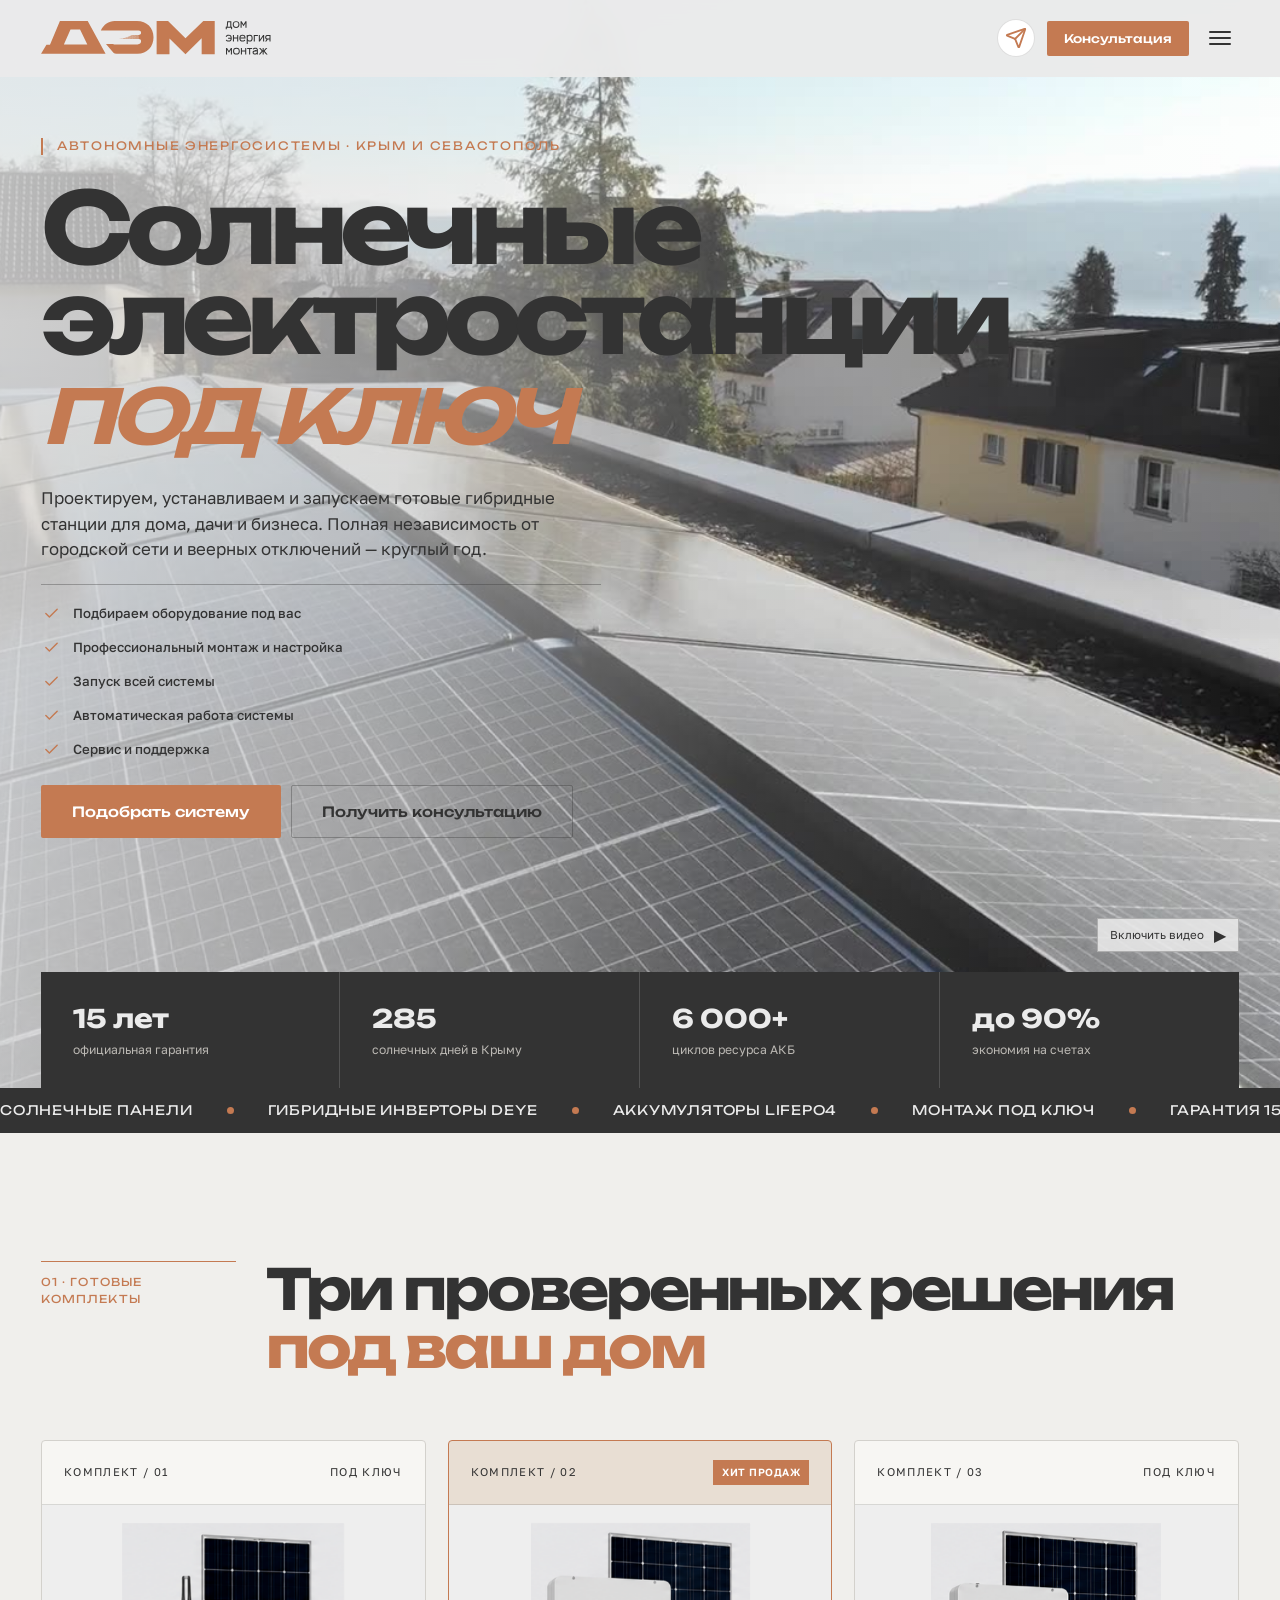
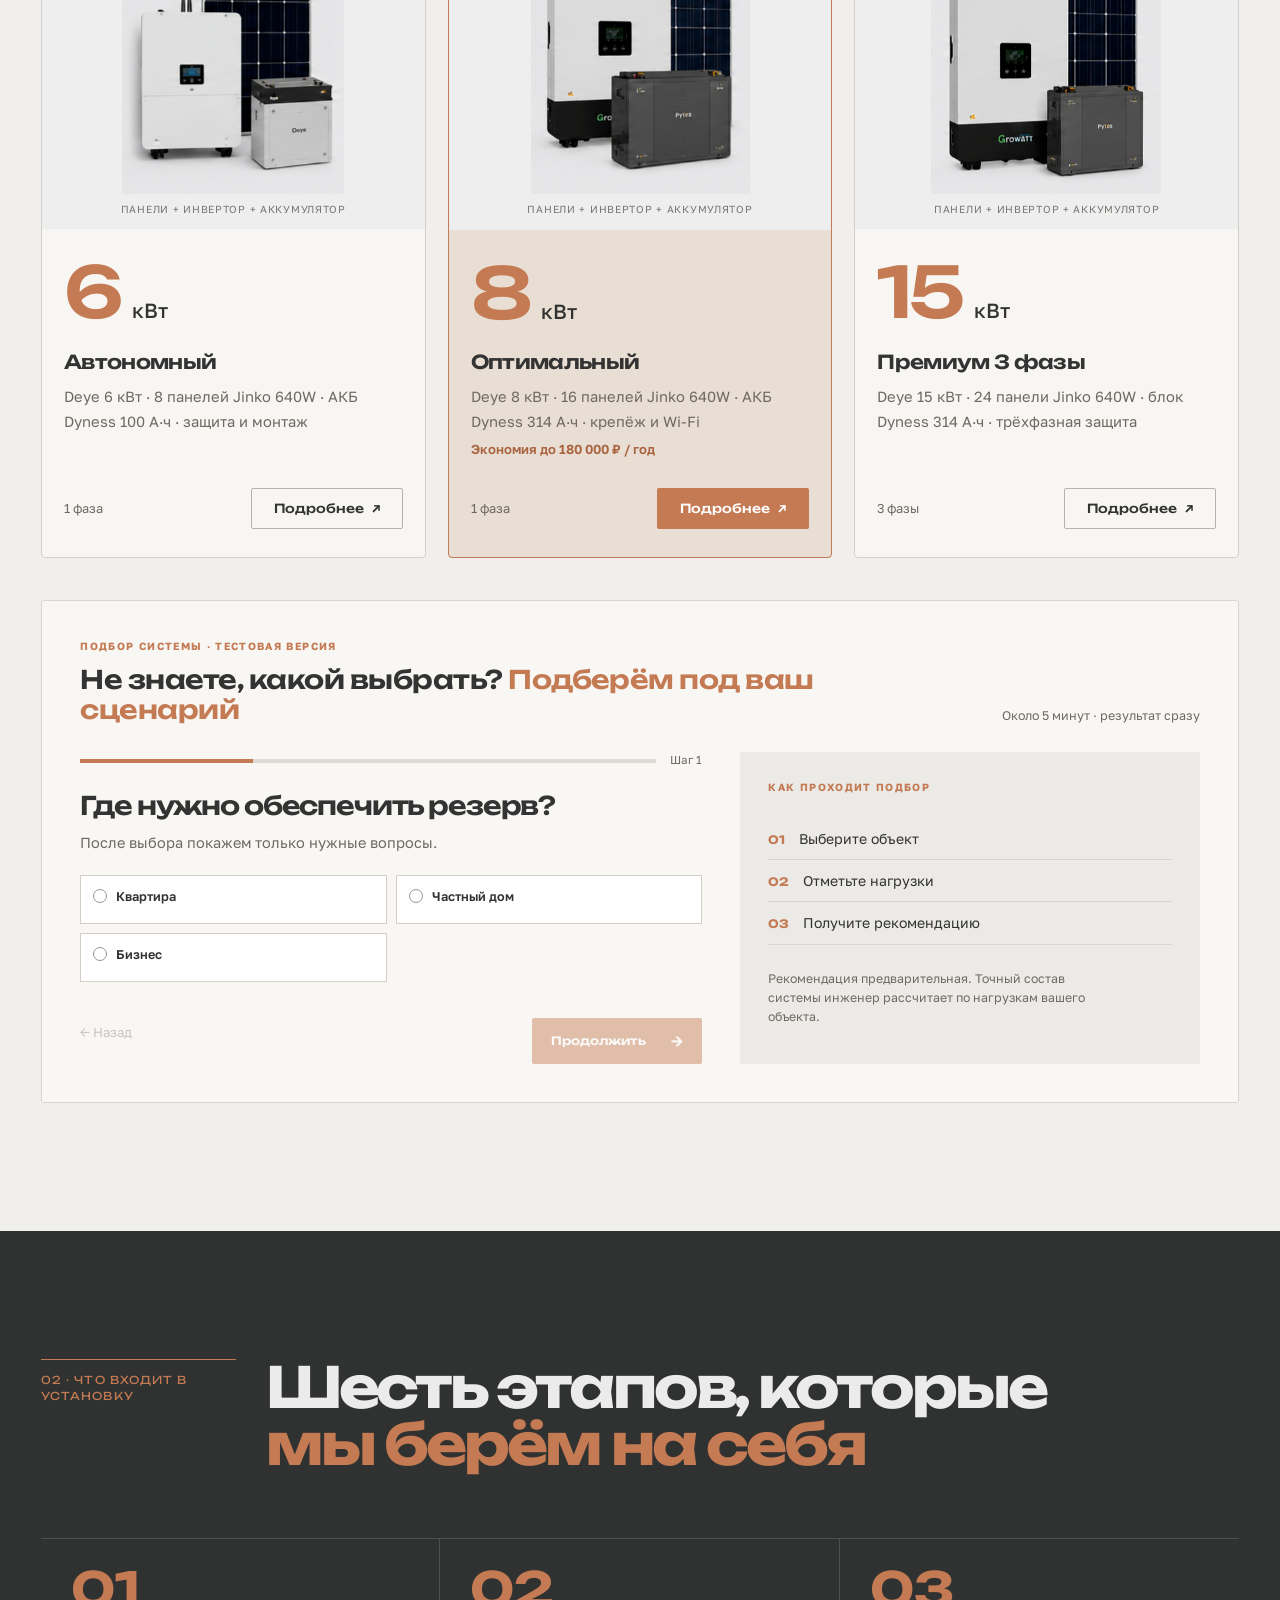
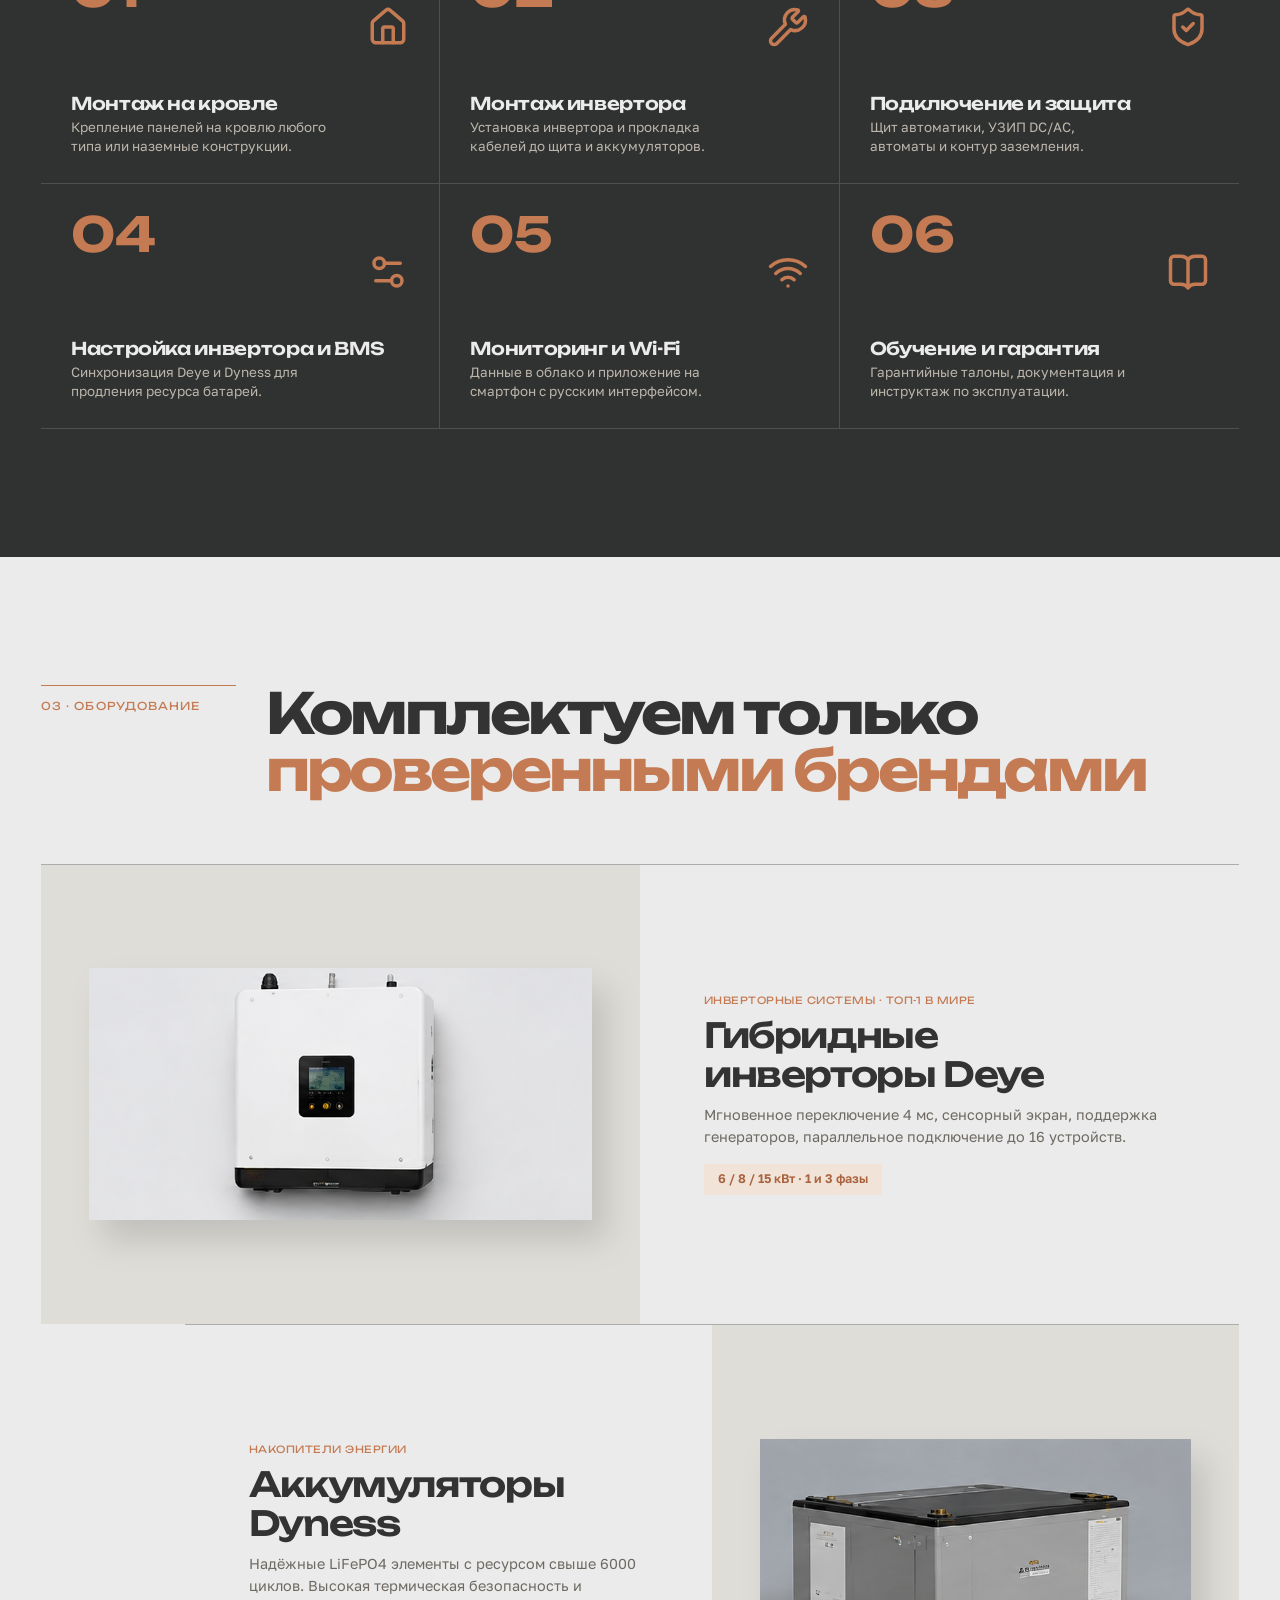
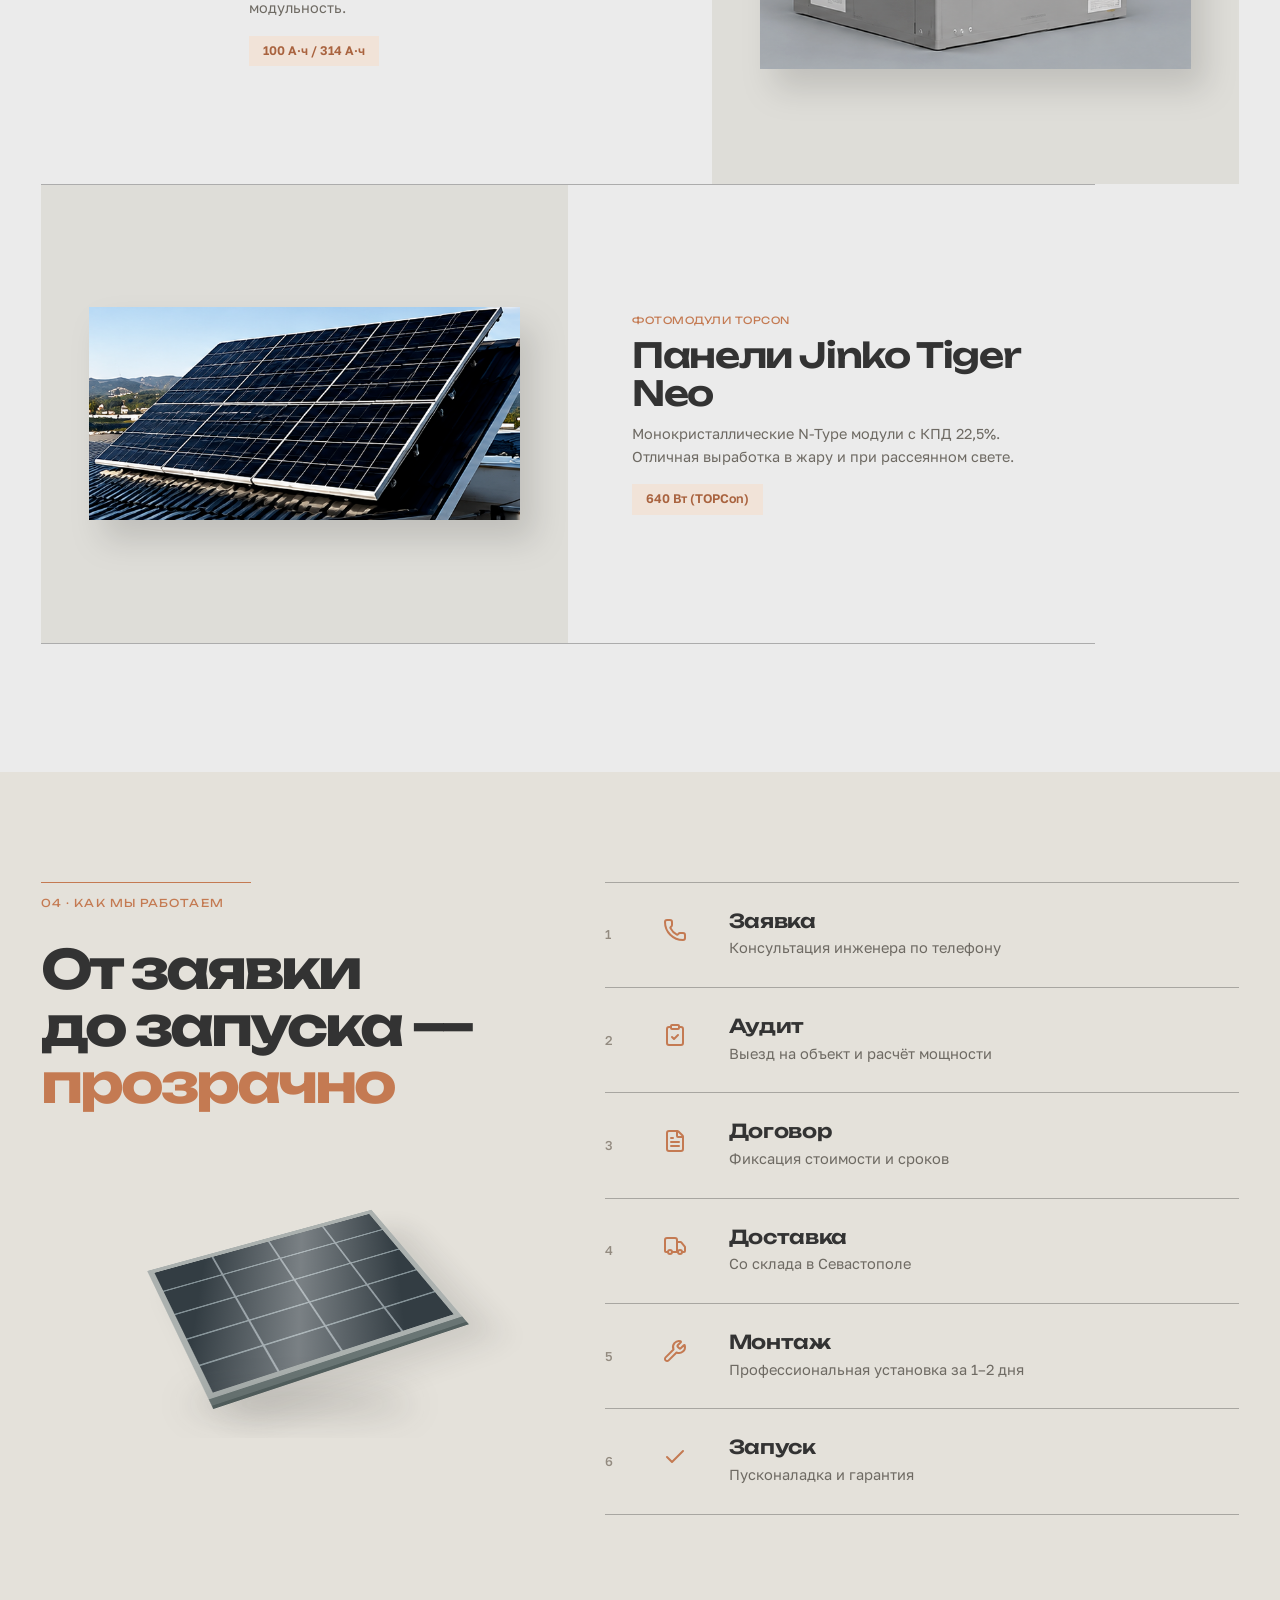
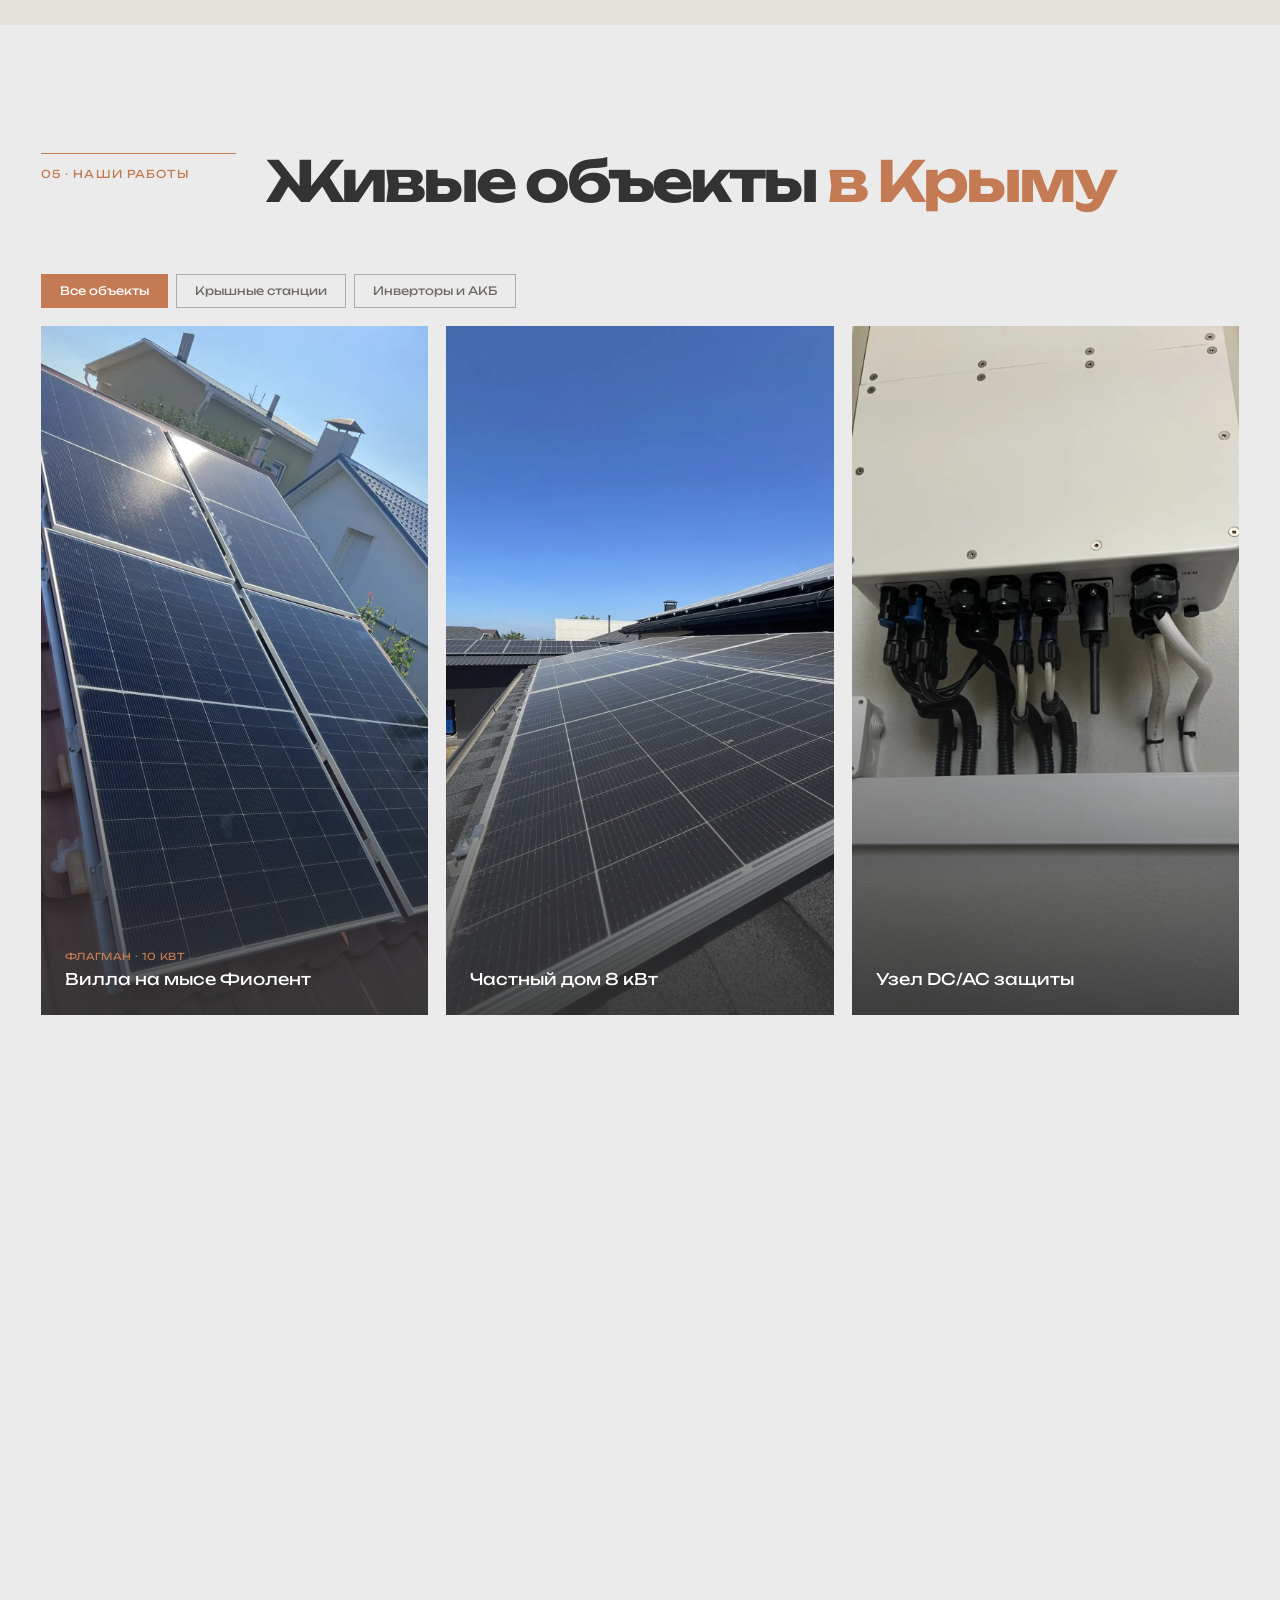
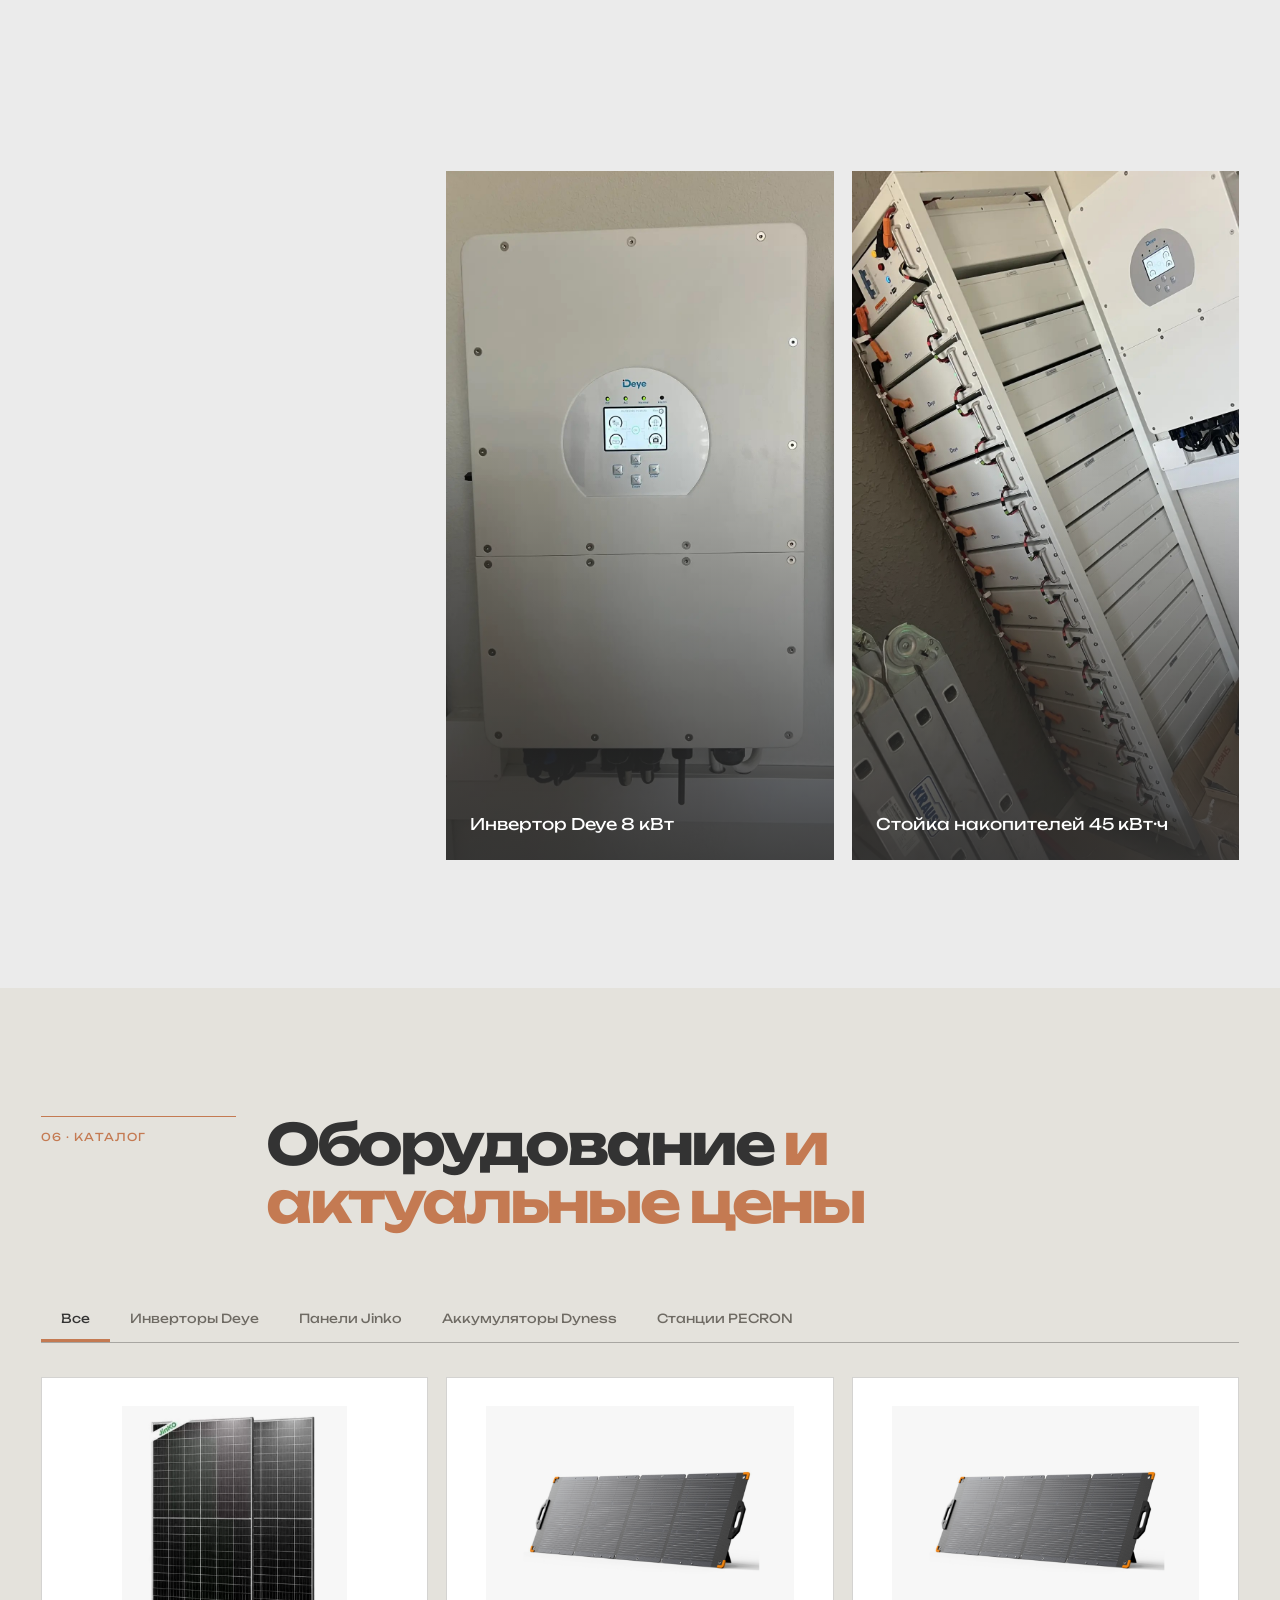
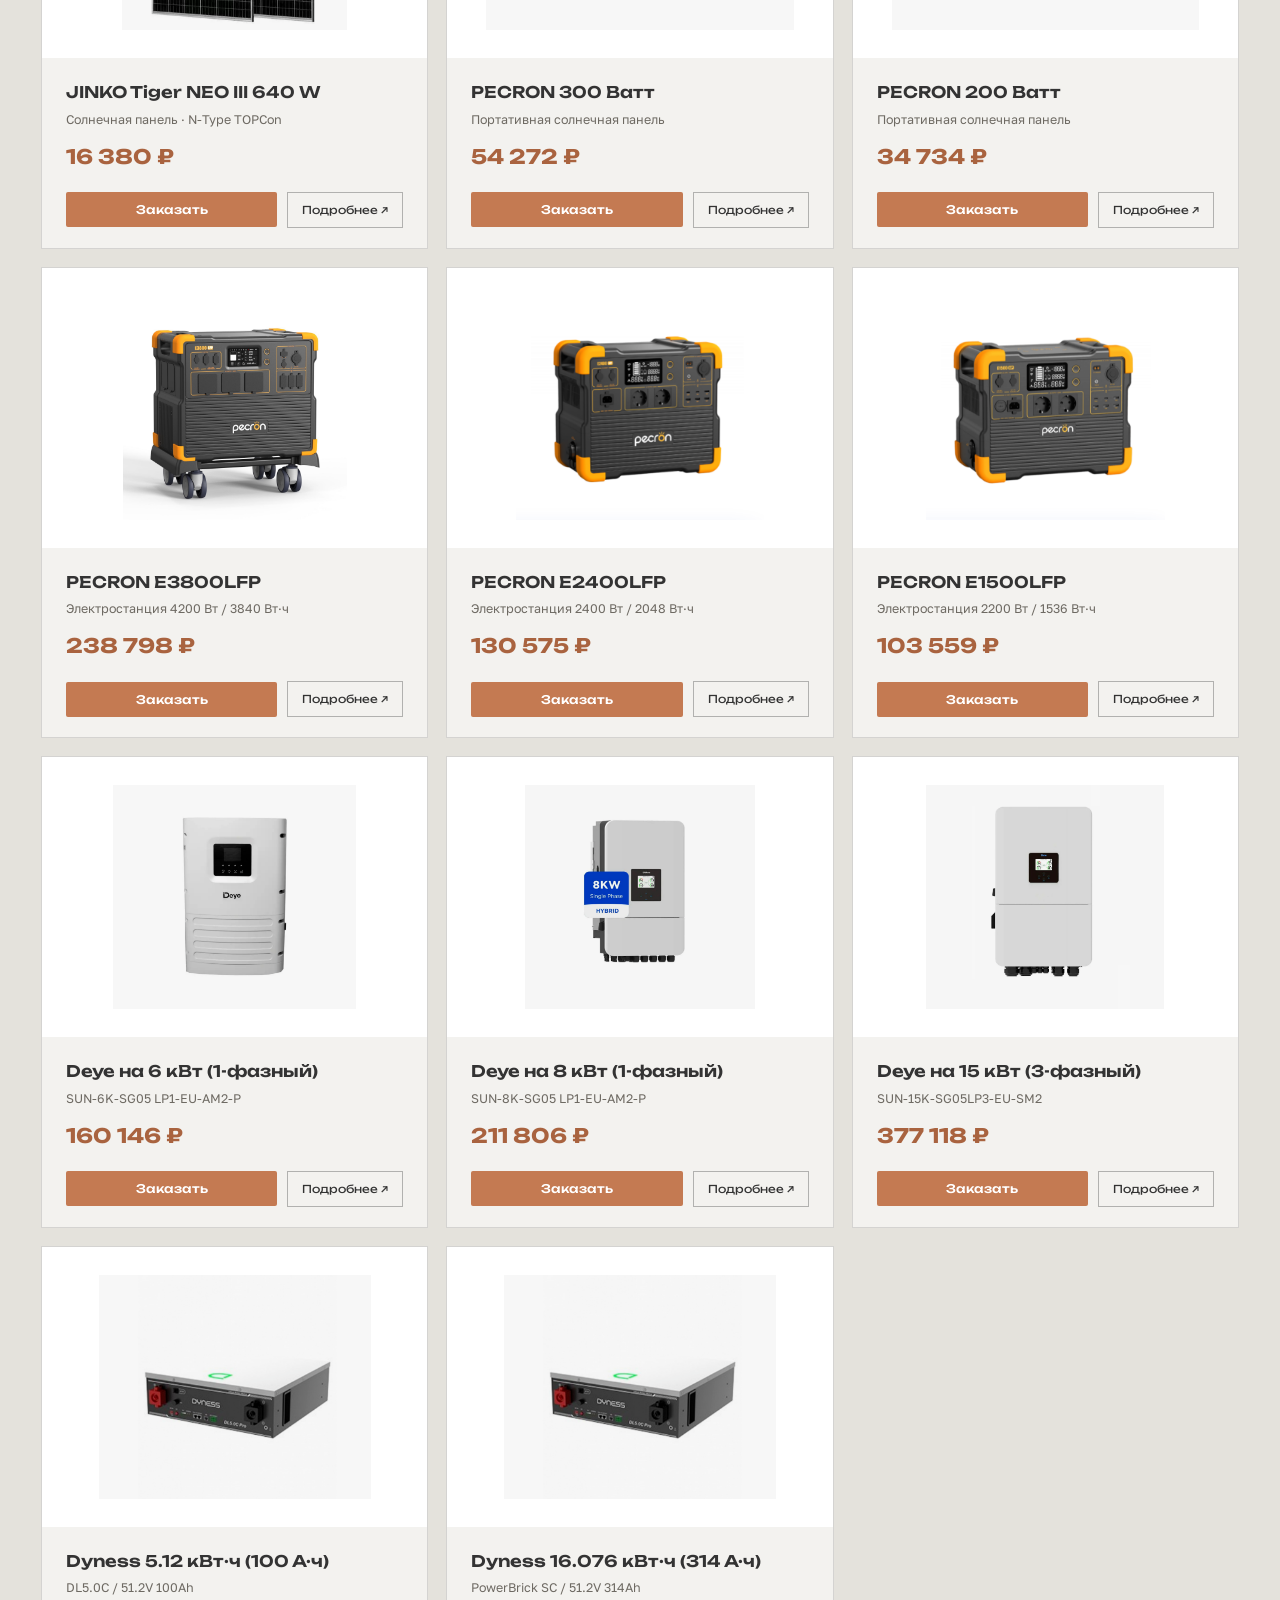
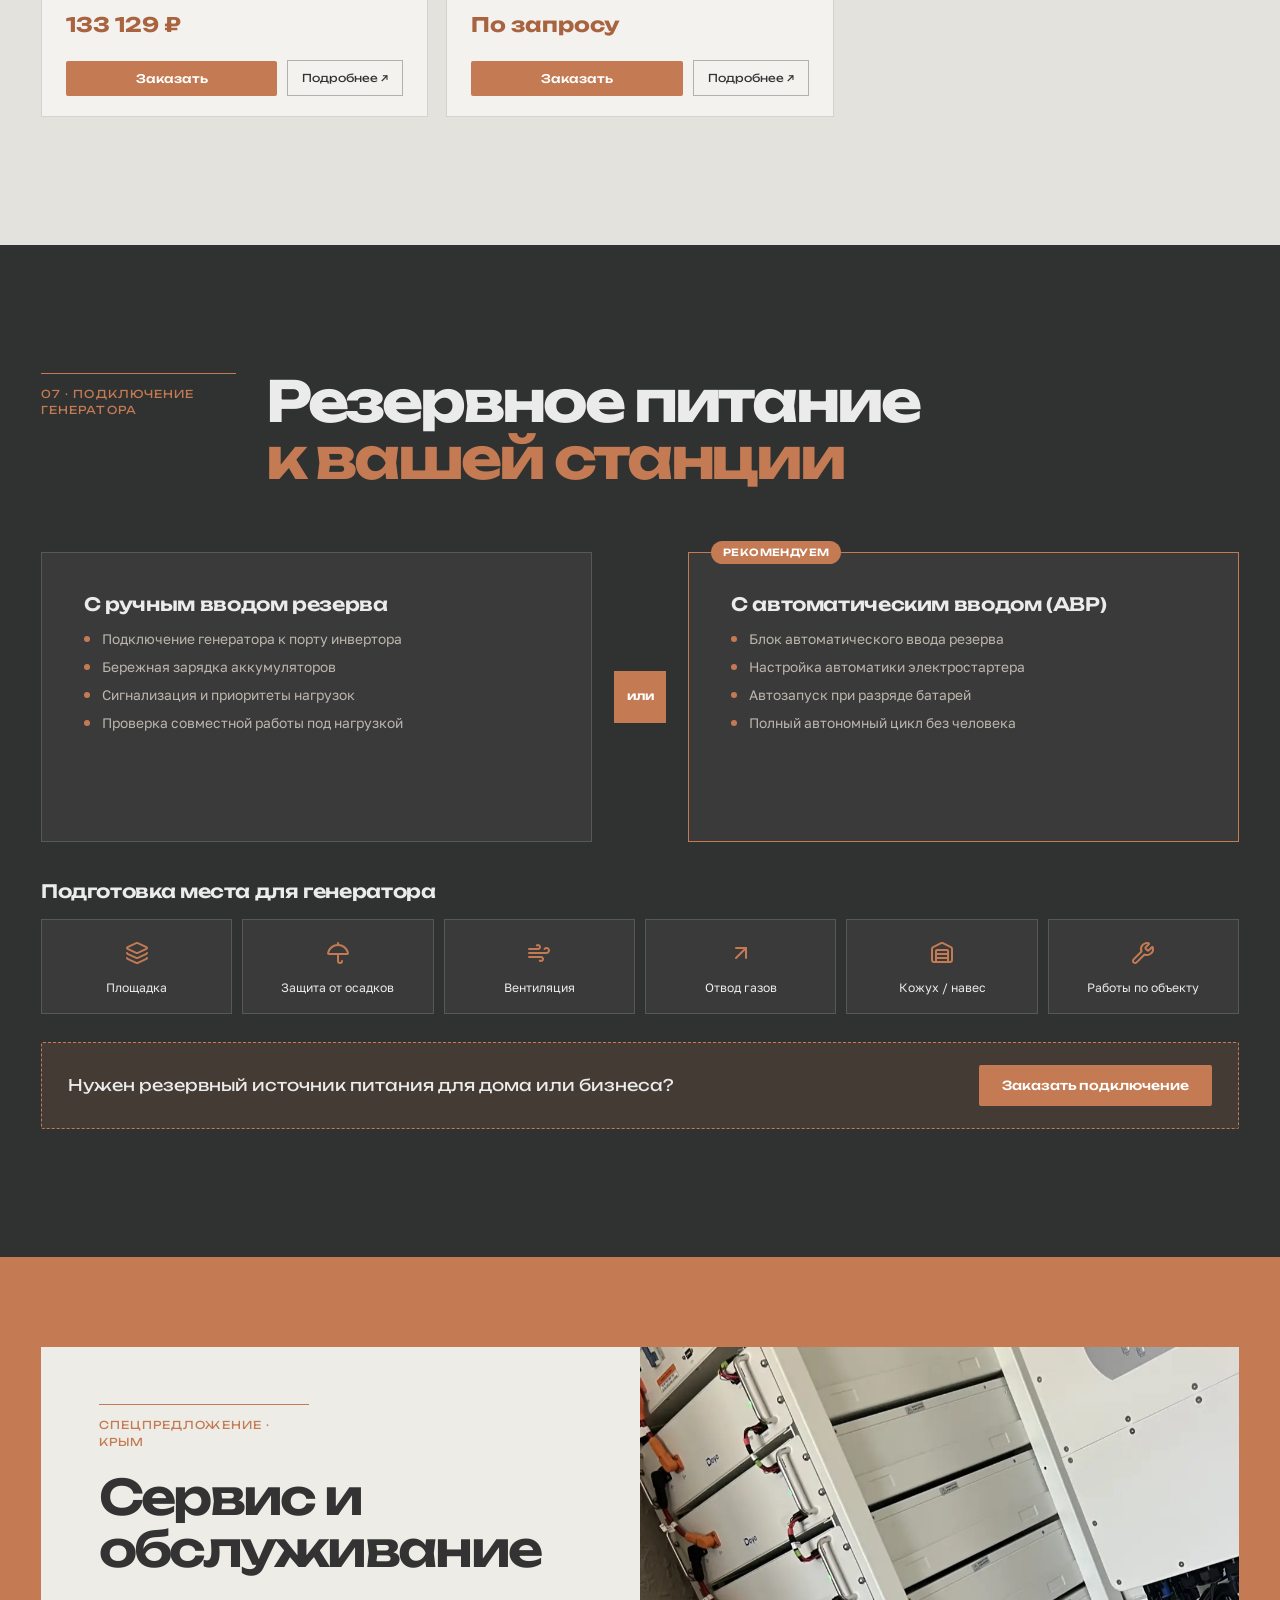
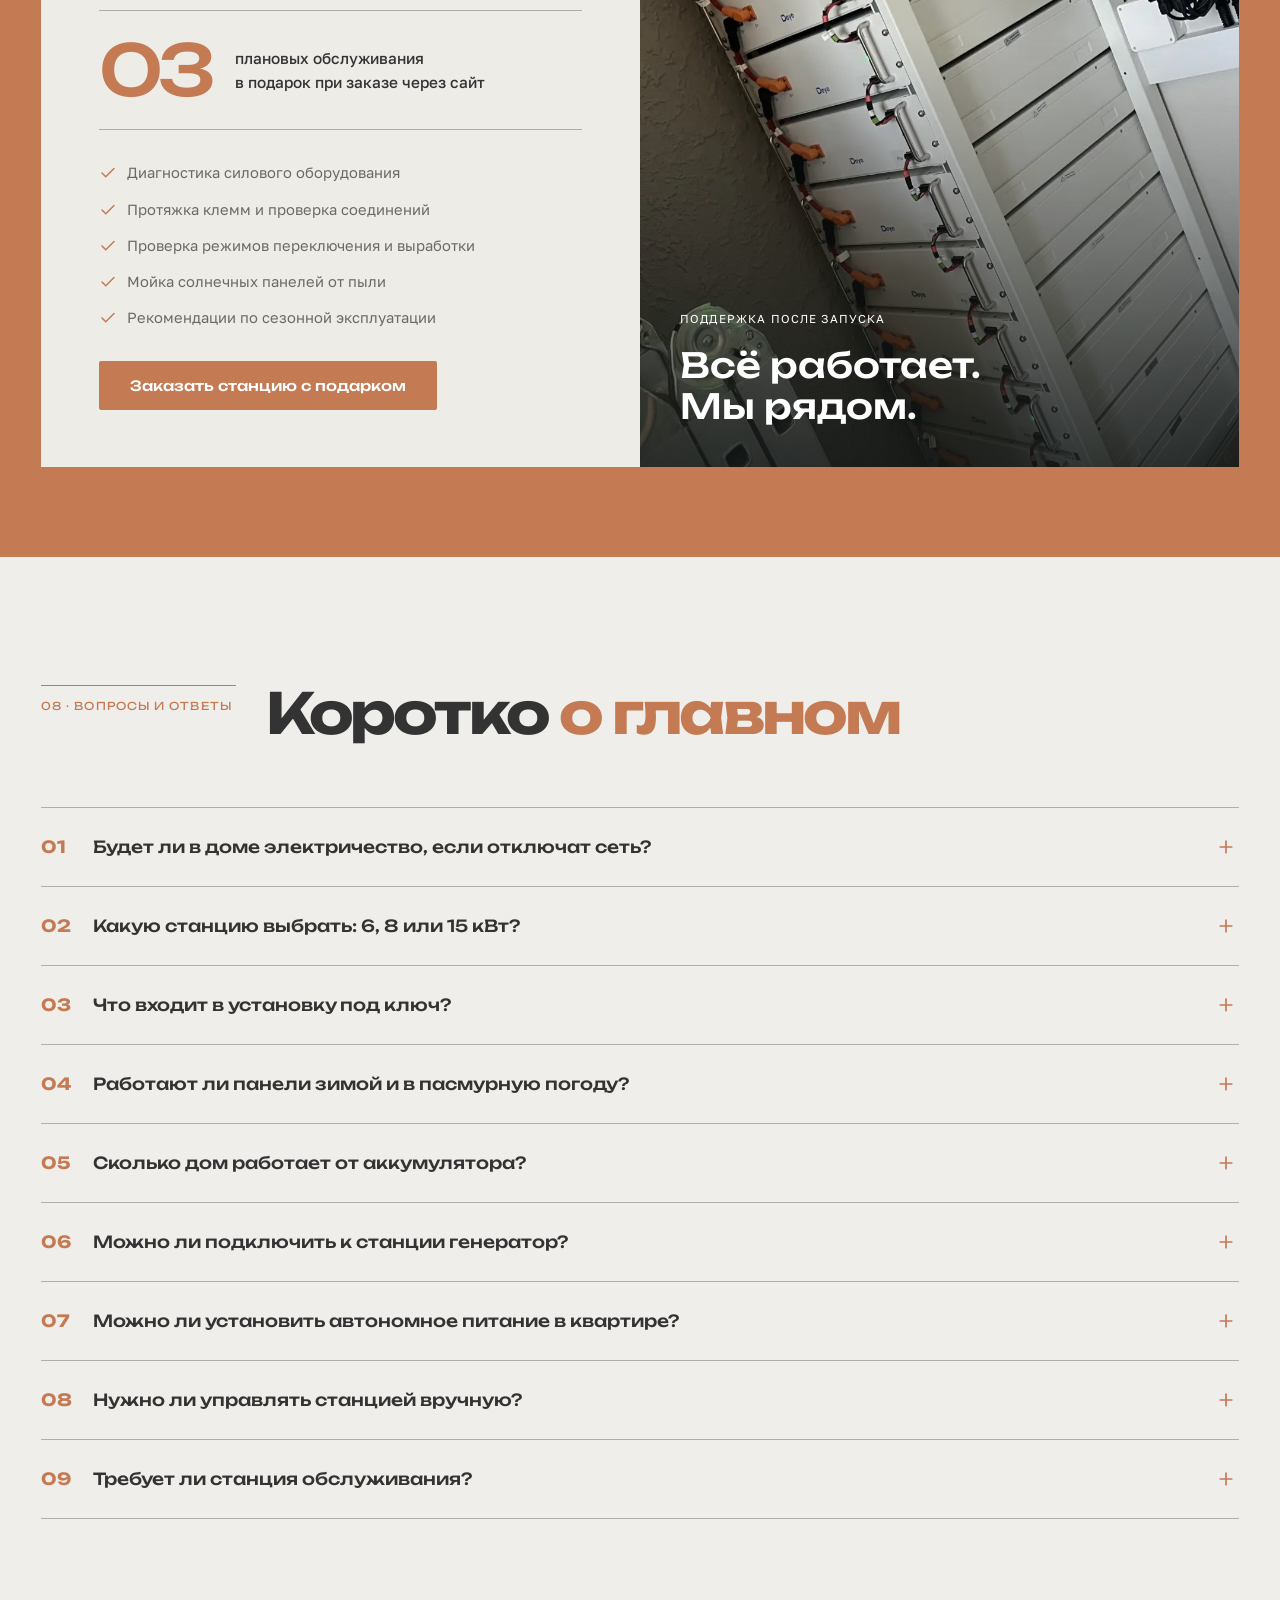
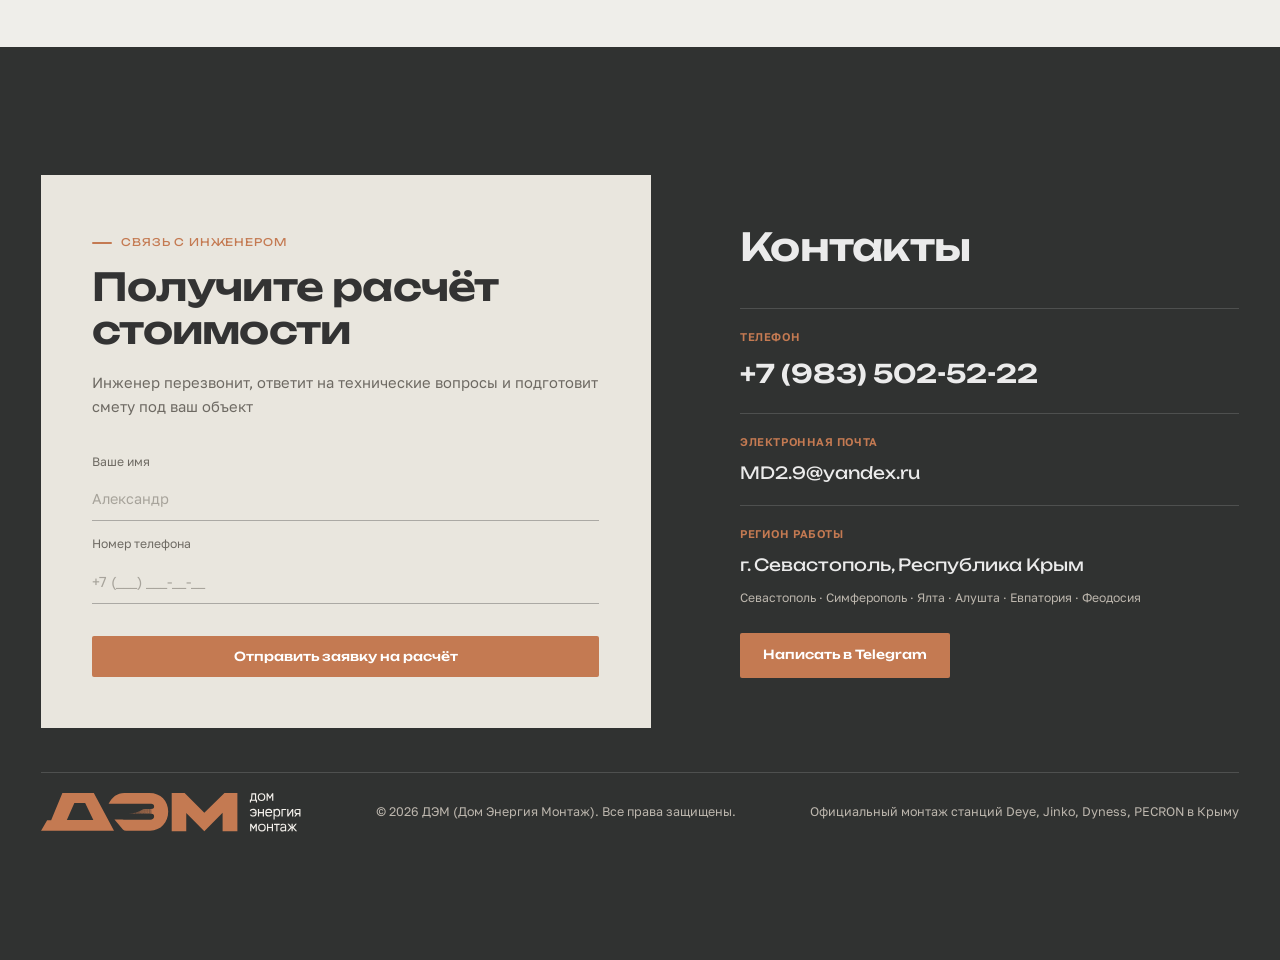
==== test/index.html @ be18e75c "Reduce navigation logo size" ====
<!DOCTYPE html>
<html lang="ru">
<head>
  <base href="../">
  <meta name="robots" content="noindex,nofollow,noarchive">
  <meta charset="UTF-8">
  <meta name="viewport" content="width=device-width, initial-scale=1.0">
  <title>ДЭМ — тестовый подбор системы</title>
  <meta name="description" content="ДЭМ (Дом · Энергия · Монтаж) — проектирование и монтаж гибридных солнечных электростанций под ключ в Севастополе и Крыму. Инверторы Deye, батареи Dyness, панели Jinko, станции PECRON.">
  <link rel="icon" href="assets/logo-favicon.svg" type="image/svg+xml">

  <link rel="preconnect" href="https://fonts.googleapis.com">
  <link rel="preconnect" href="https://fonts.gstatic.com" crossorigin>
  <link href="https://fonts.googleapis.com/css2?family=Golos+Text:wght@400;500;600;700&family=Unbounded:wght@400;500;600;700;800&display=swap" rel="stylesheet">

  <link rel="stylesheet" href="css/style.css">
  <link rel="stylesheet" href="css/refinements.css?v=20261017-logo-small">
  <link rel="stylesheet" href="css/quiz.css?v=20261011-mobile">
</head>
<body>

  <!-- ============ ШАПКА ============ -->
  <header class="header" id="header">
    <div class="container header-inner">
      <a href="test/#hero" class="brand" aria-label="ДЭМ — Дом Энергия Монтаж">
        <img class="brand-logo brand-logo--full" src="assets/logo.svg" width="368" height="55" alt="">
        <img class="brand-logo brand-logo--compact" src="assets/logo-mark.svg" width="285" height="55" alt="">
      </a>

      <nav class="nav" id="navMenu" aria-label="Основное меню">
        <a href="test/#kits" class="nav-item">Комплекты</a>
        <a href="test/#installation" class="nav-item">Установка</a>
        <a href="test/#equipment" class="nav-item">Оборудование</a>
        <a href="test/#how-we-work" class="nav-item">Как работаем</a>
        <a href="test/#portfolio" class="nav-item">Наши работы</a>
        <a href="test/#catalog" class="nav-item">Каталог</a>
        <a href="test/#generator" class="nav-item">Генератор</a>
        <a href="test/#faq" class="nav-item">FAQ</a>
        <a href="test/#contacts" class="nav-item">Контакты</a>
      </nav>

      <div class="header-right">
        <a href="https://t.me/+79835025222" target="_blank" class="icon-btn" title="Написать в Telegram" aria-label="Telegram"><img src="assets/icons/send.svg" width="22" height="22" alt="">
        </a>
        <a href="tel:+79835025222" class="header-phone">
          <span class="header-phone-num">+7 (983) 502-52-22</span>
          <span class="header-phone-sub">Севастополь и Крым</span>
        </a>
        <button class="btn btn-primary btn-sm open-lead-modal" data-title="Заказ консультации инженера">Консультация</button>
        <button class="burger" id="burgerToggle" aria-label="Открыть меню" aria-expanded="false"><span></span><span></span><span></span></button>
      </div>
    </div>
  </header>

  <!-- ============ 1. ПЕРВЫЙ ЭКРАН — «обложка журнала» ============ -->
  <section class="hero" id="hero">
    <video class="hero-video" id="heroVideo" muted loop playsinline preload="none" poster="assets/video/solar-rooftops-poster.jpg" aria-hidden="true" data-src="assets/video/solar-rooftops.mp4"></video>
    <div class="hero-sun" aria-hidden="true">
      <svg viewBox="0 0 200 200" fill="none">
        <g class="hero-sun-rays" stroke="#C47A52" stroke-width="2" stroke-linecap="round">
          <line x1="100" y1="8" x2="100" y2="34"/><line x1="100" y1="166" x2="100" y2="192"/>
          <line x1="8" y1="100" x2="34" y2="100"/><line x1="166" y1="100" x2="192" y2="100"/>
          <line x1="35" y1="35" x2="53" y2="53"/><line x1="147" y1="147" x2="165" y2="165"/>
          <line x1="165" y1="35" x2="147" y2="53"/><line x1="53" y1="147" x2="35" y2="165"/>
        </g>
        <circle cx="100" cy="100" r="34" fill="none" stroke="#C47A52" stroke-width="2"/>
        <circle cx="100" cy="100" r="22" fill="#C47A52" opacity="0.12"/>
      </svg>
    </div>

    <div class="container">
      <span class="eyebrow reveal">Автономные энергосистемы · Крым и Севастополь</span>
      <h1 class="hero-title reveal" style="--d:.06s">Солнечные<br>электростанции<br><span class="accent">под&nbsp;ключ</span></h1>

      <div class="hero-split">
        <div class="hero-left reveal" style="--d:.12s">
          <p class="hero-lead">Проектируем, устанавливаем и запускаем готовые гибридные станции для дома, дачи и бизнеса. Полная независимость от городской сети и веерных отключений — круглый год.</p>
          <ul class="hero-benefits">
            <li><span class="check"></span>Подбираем оборудование под вас</li>
            <li><span class="check"></span>Профессиональный монтаж и настройка</li>
            <li><span class="check"></span>Запуск всей системы</li>
            <li><span class="check"></span>Автоматическая работа системы</li>
            <li><span class="check"></span>Сервис и поддержка</li>
          </ul>
          <div class="hero-actions">
            <a href="test/#kits" class="btn btn-primary btn-lg">Подобрать систему</a>
            <button class="btn btn-outline btn-lg open-lead-modal" data-title="Получить консультацию">Получить консультацию</button>
          </div>
        </div>

      </div>

      <button class="hero-video-toggle" id="heroVideoToggle" type="button" aria-label="Остановить фоновое видео" aria-pressed="false" hidden>Пауза <span aria-hidden="true">Ⅱ</span></button>

      <!-- Полоса характеристик -->
      <ul class="hero-specs reveal">
        <li><span class="spec-num"><span class="counter" data-count="15">0</span> лет</span><span class="spec-label">официальная гарантия</span></li>
        <li><span class="spec-num"><span class="counter" data-count="285">0</span></span><span class="spec-label">солнечных дней в Крыму</span></li>
        <li><span class="spec-num"><span class="counter" data-count="6000">0</span>+</span><span class="spec-label">циклов ресурса АКБ</span></li>
        <li><span class="spec-num">до <span class="counter" data-count="90">0</span>%</span><span class="spec-label">экономия на счетах</span></li>
      </ul>
    </div>
  </section>

  <!-- ============ БЕГУЩАЯ СТРОКА ============ -->
  <div class="marquee" aria-hidden="true">
    <div class="marquee-track">
      <span>Солнечные панели</span><i></i><span>Гибридные инверторы Deye</span><i></i><span>Аккумуляторы LiFePO4</span><i></i><span>Монтаж под ключ</span><i></i><span>Гарантия 15 лет</span><i></i><span>Севастополь · Крым</span><i></i>
    </div>
  </div>

  <!-- ============ 2. КОМПЛЕКТЫ — «меню-прайс» ============ -->
  <section class="section" id="kits">
    <div class="container">
      <div class="head reveal">
        <span class="kicker">01 · Готовые комплекты</span>
        <h2 class="h2">Три проверенных решения<br><span class="accent">под ваш дом</span></h2>
      </div>

      <div class="menu">
        <article class="menu-row reveal">
          <div class="kit-card-top"><span>Комплект / 01</span><span>Под ключ</span></div>
          <figure class="kit-visual" data-depth>
            <img class="menu-thumb" src="assets/img/kit_1.png" alt="Солнечная панель, инвертор и аккумулятор — комплект 1" loading="lazy">
            <span class="kit-image-note">Панели + инвертор + аккумулятор</span>
          </figure>
          <div class="kit-card-content">
            <div class="menu-power"><span class="power-number">6</span><span class="power-unit">кВт</span></div>
            <div class="menu-body"><h3 class="menu-name">Автономный</h3><p class="menu-features">Deye 6 кВт · 8 панелей Jinko 640W · АКБ Dyness 100 А·ч · защита и монтаж</p></div>
            <div class="kit-card-bottom"><span class="kit-phase">1 фаза</span><button class="btn btn-outline open-lead-modal" data-title="Заказ: Комплект №1 (6 кВт)">Подробнее <span aria-hidden="true">↗</span></button></div>
          </div>
        </article>
        <article class="menu-row menu-row--hl reveal">
          <div class="kit-card-top"><span>Комплект / 02</span><span class="menu-flag">Хит продаж</span></div>
          <figure class="kit-visual" data-depth>
            <img class="menu-thumb" src="assets/img/kit_2.png" alt="Солнечная панель, инвертор и аккумулятор — комплект 2" loading="lazy">
            <span class="kit-image-note">Панели + инвертор + аккумулятор</span>
          </figure>
          <div class="kit-card-content">
            <div class="menu-power"><span class="power-number">8</span><span class="power-unit">кВт</span></div>
            <div class="menu-body"><h3 class="menu-name">Оптимальный</h3><p class="menu-features">Deye 8 кВт · 16 панелей Jinko 640W · АКБ Dyness 314 А·ч · крепёж и Wi-Fi</p><p class="menu-note">Экономия до 180 000 ₽ / год</p></div>
            <div class="kit-card-bottom"><span class="kit-phase">1 фаза</span><button class="btn btn-primary open-lead-modal" data-title="Заказ: Комплект №2 (8 кВт)">Подробнее <span aria-hidden="true">↗</span></button></div>
          </div>
        </article>
        <article class="menu-row reveal">
          <div class="kit-card-top"><span>Комплект / 03</span><span>Под ключ</span></div>
          <figure class="kit-visual" data-depth>
            <img class="menu-thumb" src="assets/img/kit_3.png" alt="Солнечная панель, инвертор и аккумулятор — комплект 3" loading="lazy">
            <span class="kit-image-note">Панели + инвертор + аккумулятор</span>
          </figure>
          <div class="kit-card-content">
            <div class="menu-power"><span class="power-number">15</span><span class="power-unit">кВт</span></div>
            <div class="menu-body"><h3 class="menu-name">Премиум 3 фазы</h3><p class="menu-features">Deye 15 кВт · 24 панели Jinko 640W · блок Dyness 314 А·ч · трёхфазная защита</p></div>
            <div class="kit-card-bottom"><span class="kit-phase">3 фазы</span><button class="btn btn-outline open-lead-modal" data-title="Заказ: Комплект №3 (15 кВт)">Подробнее <span aria-hidden="true">↗</span></button></div>
          </div>
        </article>
      </div>

      <!-- Тестовый пошаговый подбор на месте прежнего калькулятора -->
      <div class="calculator test-calculator reveal" id="quiz" aria-live="polite">
        <div class="calculator-head test-calculator-head">
          <div>
            <span class="test-overline">ПОДБОР СИСТЕМЫ · ТЕСТОВАЯ ВЕРСИЯ</span>
            <h3 class="calculator-title">Не знаете, какой выбрать? <span class="accent">Подберём под ваш сценарий</span></h3>
          </div>
          <span class="test-time">Около 5 минут · результат сразу</span>
        </div>
        <div class="test-calculator-grid">
          <div class="test-quiz-main">
            <div class="quiz-body" id="quizBody">
              <div class="quiz-progress-wrap"><div class="test-progress"><span id="progressBar"></span></div><span id="stepLabel">Шаг 1</span></div>
              <div id="question"></div>
              <div class="test-quiz-actions"><button class="test-back-button" id="backBtn" type="button">← Назад</button><button class="test-primary-button" id="nextBtn" type="button">Продолжить <span aria-hidden="true">→</span></button></div>
            </div>
          </div>
          <aside class="test-quiz-aside" aria-label="О подборе">
            <span class="test-aside-label">КАК ПРОХОДИТ ПОДБОР</span>
            <ol><li><b>01</b><span>Выберите объект</span></li><li><b>02</b><span>Отметьте нагрузки</span></li><li><b>03</b><span>Получите рекомендацию</span></li></ol>
            <p>Рекомендация предварительная. Точный состав системы инженер рассчитает по нагрузкам вашего объекта.</p>
          </aside>
        </div>
      </div>
    </div>
  </section>

  <!-- ============ 3. УСТАНОВКА — «манифест» с крупными номерами ============ -->
  <section class="section section-dark" id="installation">
    <div class="container">
      <div class="head head--light reveal">
        <span class="kicker">02 · Что входит в установку</span>
        <h2 class="h2">Шесть этапов, которые<br><span class="accent">мы берём на себя</span></h2>
      </div>

      <div class="manifest">
        <div class="manifest-item reveal">
          <span class="manifest-num">01</span>
          <img class="manifest-icon" src="assets/icons/house.svg" alt="Монтаж оборудования">
          <div class="manifest-body">
            <h3>Монтаж на кровле</h3>
            <p>Крепление панелей на кровлю любого типа или наземные конструкции.</p>
          </div>
        </div>
        <div class="manifest-item reveal" style="--d:.04s">
          <span class="manifest-num">02</span>
          <img class="manifest-icon" src="assets/icons/wrench.svg" alt="Монтаж инвертора">
          <div class="manifest-body">
            <h3>Монтаж инвертора</h3>
            <p>Установка инвертора и прокладка кабелей до щита и аккумуляторов.</p>
          </div>
        </div>
        <div class="manifest-item reveal" style="--d:.08s">
          <span class="manifest-num">03</span>
          <img class="manifest-icon" src="assets/icons/shield-check.svg" alt="Подключение и защита">
          <div class="manifest-body">
            <h3>Подключение и защита</h3>
            <p>Щит автоматики, УЗИП DC/AC, автоматы и контур заземления.</p>
          </div>
        </div>
        <div class="manifest-item reveal" style="--d:.12s">
          <span class="manifest-num">04</span>
          <img class="manifest-icon" src="assets/icons/settings-2.svg" alt="Настройка инвертора и BMS">
          <div class="manifest-body">
            <h3>Настройка инвертора и BMS</h3>
            <p>Синхронизация Deye и Dyness для продления ресурса батарей.</p>
          </div>
        </div>
        <div class="manifest-item reveal" style="--d:.16s">
          <span class="manifest-num">05</span>
          <img class="manifest-icon" src="assets/icons/wifi.svg" alt="Мониторинг и Wi-Fi">
          <div class="manifest-body">
            <h3>Мониторинг и Wi-Fi</h3>
            <p>Данные в облако и приложение на смартфон с русским интерфейсом.</p>
          </div>
        </div>
        <div class="manifest-item reveal" style="--d:.2s">
          <span class="manifest-num">06</span>
          <img class="manifest-icon" src="assets/icons/book-open.svg" alt="Обучение клиента">
          <div class="manifest-body">
            <h3>Обучение и гарантия</h3>
            <p>Гарантийные талоны, документация и инструктаж по эксплуатации.</p>
          </div>
        </div>
      </div>
    </div>
  </section>

  <!-- ============ 4. ОБОРУДОВАНИЕ — «зигзаг» фото/текст ============ -->
  <section class="section" id="equipment">
    <div class="container">
      <div class="head reveal">
        <span class="kicker">03 · Оборудование</span>
        <h2 class="h2">Комплектуем только<br><span class="accent">проверенными брендами</span></h2>
      </div>

      <div class="zig">
        <div class="zig-row reveal">
          <div class="zig-media"><img src="assets/img/equip_inverter.png" alt="Гибридные инверторы Deye"></div>
          <div class="zig-body">
            <span class="zig-tag">Инверторные системы · топ-1 в мире</span>
            <h3>Гибридные инверторы Deye</h3>
            <p>Мгновенное переключение 4 мс, сенсорный экран, поддержка генераторов, параллельное подключение до 16 устройств.</p>
            <span class="zig-chip">6 / 8 / 15 кВт · 1 и 3 фазы</span>
          </div>
        </div>
        <div class="zig-row zig-row--rev reveal">
          <div class="zig-body">
            <span class="zig-tag">Накопители энергии</span>
            <h3>Аккумуляторы Dyness</h3>
            <p>Надёжные LiFePO4 элементы с ресурсом свыше 6000 циклов. Высокая термическая безопасность и модульность.</p>
            <span class="zig-chip">100 А·ч / 314 А·ч</span>
          </div>
          <div class="zig-media"><img src="assets/img/equip_battery.png" alt="Аккумуляторные батареи Dyness"></div>
        </div>
        <div class="zig-row reveal">
          <div class="zig-media"><img src="assets/img/equip_panels.png" alt="Солнечные панели Jinko"></div>
          <div class="zig-body">
            <span class="zig-tag">Фотомодули TOPCon</span>
            <h3>Панели Jinko Tiger Neo</h3>
            <p>Монокристаллические N-Type модули с КПД 22,5%. Отличная выработка в жару и при рассеянном свете.</p>
            <span class="zig-chip">640 Вт (TOPCon)</span>
          </div>
        </div>
      </div>
    </div>
  </section>

  <!-- ============ 5. КАК МЫ РАБОТАЕМ — «таймлайн» ============ -->
  <section class="section section-alt" id="how-we-work">
    <div class="container">
      <div class="head reveal">
        <span class="kicker">04 · Как мы работаем</span>
        <h2 class="h2">От заявки<br>до запуска —<br><span class="accent">прозрачно</span></h2>
        <div class="energy-scene" aria-hidden="true"><div class="energy-panel"></div></div>
      </div>

      <div class="timeline">
        <div class="timeline-item reveal">
          <span class="tl-num">1</span>
          <div class="tl-icon"><img src="assets/icons/phone.svg" alt="Заявка и консультация"></div>
          <h3>Заявка</h3>
          <p>Консультация инженера по телефону</p>
        </div>
        <div class="timeline-item reveal" style="--d:.05s">
          <span class="tl-num">2</span>
          <div class="tl-icon"><img src="assets/icons/clipboard-check.svg" alt="Выезд на объект"></div>
          <h3>Аудит</h3>
          <p>Выезд на объект и расчёт мощности</p>
        </div>
        <div class="timeline-item reveal" style="--d:.1s">
          <span class="tl-num">3</span>
          <div class="tl-icon"><img src="assets/icons/file-text.svg" alt="Договор и смета"></div>
          <h3>Договор</h3>
          <p>Фиксация стоимости и сроков</p>
        </div>
        <div class="timeline-item reveal" style="--d:.15s">
          <span class="tl-num">4</span>
          <div class="tl-icon"><img src="assets/icons/truck.svg" alt="Доставка оборудования"></div>
          <h3>Доставка</h3>
          <p>Со склада в Севастополе</p>
        </div>
        <div class="timeline-item reveal" style="--d:.2s">
          <span class="tl-num">5</span>
          <div class="tl-icon"><img src="assets/icons/wrench.svg" alt="Монтаж и настройка"></div>
          <h3>Монтаж</h3>
          <p>Профессиональная установка за 1–2 дня</p>
        </div>
        <div class="timeline-item reveal" style="--d:.25s">
          <span class="tl-num">6</span>
          <div class="tl-icon"><img src="assets/icons/check.svg" alt="Запуск и гарантия"></div>
          <h3>Запуск</h3>
          <p>Пусконаладка и гарантия</p>
        </div>
      </div>
    </div>
  </section>

  <!-- ============ 6. НАШИ РАБОТЫ — «мозаика» ============ -->
  <section class="section" id="portfolio">
    <div class="container">
      <div class="head reveal">
        <span class="kicker">05 · Наши работы</span>
        <h2 class="h2">Живые объекты <span class="accent">в Крыму</span></h2>
      </div>

      <div class="portfolio-filters reveal">
        <button class="filter-btn active" data-filter="all">Все объекты</button>
        <button class="filter-btn" data-filter="roof">Крышные станции</button>
        <button class="filter-btn" data-filter="tech">Инверторы и АКБ</button>
      </div>

      <div class="portfolio-grid">
        <a class="gallery-tile reveal" data-cat="roof" data-full="assets/img/port_1.jpg" data-name="Солнечные панели 10 кВт, Севастополь, мыс Фиолент">
          <img src="assets/img/port_1.jpg" alt="Монтаж панелей, Севастополь">
          <div class="gallery-overlay"><span class="gallery-tag">Флагман · 10 кВт</span><span class="gallery-title">Вилла на мысе Фиолент</span></div>
        </a>
        <a class="gallery-tile reveal" style="--d:.04s" data-cat="roof" data-full="assets/img/port_2.jpg" data-name="Крышная электростанция 15 кВт, Большая Ялта">
          <img src="assets/img/port_2.jpg" alt="Крышная станция 15 кВт">
          <div class="gallery-overlay"><span class="gallery-title">Крышная станция 15 кВт</span></div>
        </a>
        <a class="gallery-tile reveal" style="--d:.08s" data-cat="roof" data-full="assets/img/port_3.jpg" data-name="Частный дом 8 кВт, Севастополь">
          <img src="assets/img/port_3.jpg" alt="Частный дом 8 кВт">
          <div class="gallery-overlay"><span class="gallery-title">Частный дом 8 кВт</span></div>
        </a>
        <a class="gallery-tile reveal" style="--d:.12s" data-cat="roof" data-full="assets/img/port_4.jpg" data-name="Коттедж 12 кВт, Симферополь">
          <img src="assets/img/port_4.jpg" alt="Коттедж 12 кВт">
          <div class="gallery-overlay"><span class="gallery-title">Коттедж 12 кВт</span></div>
        </a>
        <a class="gallery-tile reveal" style="--d:.16s" data-cat="tech" data-full="assets/img/port_5.jpg" data-name="Инвертор Deye 8 кВт в котельной">
          <img src="assets/img/port_5.jpg" alt="Инвертор Deye в котельной">
          <div class="gallery-overlay"><span class="gallery-title">Инвертор Deye 8 кВт</span></div>
        </a>
        <a class="gallery-tile reveal" style="--d:.2s" data-cat="tech" data-full="assets/img/port_6.jpg" data-name="Кабельная разводка и узел DC/AC защиты">
          <img src="assets/img/port_6.jpg" alt="Кабельная разводка">
          <div class="gallery-overlay"><span class="gallery-title">Узел DC/AC защиты</span></div>
        </a>
        <a class="gallery-tile reveal" style="--d:.24s" data-cat="tech" data-full="assets/img/port_7.jpg" data-name="Батарейный стек Dyness 314 А·ч">
          <img src="assets/img/port_7.jpg" alt="Батарейный стек Dyness">
          <div class="gallery-overlay"><span class="gallery-title">Батарейный стек Dyness</span></div>
        </a>
        <a class="gallery-tile reveal" style="--d:.28s" data-cat="tech" data-full="assets/img/port_8.jpg" data-name="Стойка накопителей 45 кВт·ч для гостиницы">
          <img src="assets/img/port_8.jpg" alt="Стойка накопителей">
          <div class="gallery-overlay"><span class="gallery-title">Стойка накопителей 45 кВт·ч</span></div>
        </a>
      </div>
    </div>
  </section>

  <!-- ============ 7. КАТАЛОГ — «таблица-прайс» ============ -->
  <section class="section section-alt" id="catalog">
    <div class="container">
      <div class="head reveal">
        <span class="kicker">06 · Каталог</span>
        <h2 class="h2">Оборудование <span class="accent">и актуальные цены</span></h2>
      </div>

      <div class="catalog-tabs reveal">
        <button class="catalog-tab active" data-tab="all">Все</button>
        <button class="catalog-tab" data-tab="inverters">Инверторы Deye</button>
        <button class="catalog-tab" data-tab="panels">Панели Jinko</button>
        <button class="catalog-tab" data-tab="batteries">Аккумуляторы Dyness</button>
        <button class="catalog-tab" data-tab="pecron">Станции PECRON</button>
      </div>

      <div class="pricelist" id="catCardsContainer">
        <div class="product-row reveal" data-group="panels">
          <img class="pl-thumb" src="assets/img/cat_jinko.png" alt="JINKO Tiger NEO III">
          <div class="pl-info"><span class="pl-name">JINKO Tiger NEO III 640 W</span><span class="pl-model">Солнечная панель · N-Type TOPCon</span></div>
          <span class="pl-price">16 380 ₽</span>
          <button class="btn btn-primary btn-sm open-lead-modal" data-title="Заказ: JINKO Tiger NEO III 640 W">Заказать</button>
        </div>
        <div class="product-row reveal" style="--d:.03s" data-group="pecron">
          <img class="pl-thumb" src="assets/img/cat_pecron_300.png" alt="PECRON 300W">
          <div class="pl-info"><span class="pl-name">PECRON 300 Ватт</span><span class="pl-model">Портативная солнечная панель</span></div>
          <span class="pl-price">54 272 ₽</span>
          <button class="btn btn-primary btn-sm open-lead-modal" data-title="Заказ: PECRON 300 Ватт">Заказать</button>
        </div>
        <div class="product-row reveal" style="--d:.06s" data-group="pecron">
          <img class="pl-thumb" src="assets/img/cat_pecron_200.png" alt="PECRON 200W">
          <div class="pl-info"><span class="pl-name">PECRON 200 Ватт</span><span class="pl-model">Портативная солнечная панель</span></div>
          <span class="pl-price">34 734 ₽</span>
          <button class="btn btn-primary btn-sm open-lead-modal" data-title="Заказ: PECRON 200 Ватт">Заказать</button>
        </div>
        <div class="product-row reveal" style="--d:.09s" data-group="pecron">
          <img class="pl-thumb" src="assets/img/cat_pecron_4200.jpg" alt="PECRON E3800LFP">
          <div class="pl-info"><span class="pl-name">PECRON E3800LFP</span><span class="pl-model">Электростанция 4200 Вт / 3840 Вт·ч</span></div>
          <span class="pl-price">238 798 ₽</span>
          <button class="btn btn-primary btn-sm open-lead-modal" data-title="Заказ: PECRON E3800LFP">Заказать</button>
        </div>
        <div class="product-row reveal" style="--d:.12s" data-group="pecron">
          <img class="pl-thumb" src="assets/img/cat_pecron_2400.png" alt="PECRON E2400LFP">
          <div class="pl-info"><span class="pl-name">PECRON E2400LFP</span><span class="pl-model">Электростанция 2400 Вт / 2048 Вт·ч</span></div>
          <span class="pl-price">130 575 ₽</span>
          <button class="btn btn-primary btn-sm open-lead-modal" data-title="Заказ: PECRON E2400LFP">Заказать</button>
        </div>
        <div class="product-row reveal" style="--d:.15s" data-group="pecron">
          <img class="pl-thumb" src="assets/img/cat_pecron_2200.png" alt="PECRON E1500LFP">
          <div class="pl-info"><span class="pl-name">PECRON E1500LFP</span><span class="pl-model">Электростанция 2200 Вт / 1536 Вт·ч</span></div>
          <span class="pl-price">103 559 ₽</span>
          <button class="btn btn-primary btn-sm open-lead-modal" data-title="Заказ: PECRON E1500LFP">Заказать</button>
        </div>
        <div class="product-row reveal" style="--d:.18s" data-group="inverters">
          <img class="pl-thumb" src="assets/img/cat_deye_6k.png" alt="Deye 6 кВт">
          <div class="pl-info"><span class="pl-name">Deye на 6 кВт (1-фазный)</span><span class="pl-model">SUN-6K-SG05 LP1-EU-AM2-P</span></div>
          <span class="pl-price">160 146 ₽</span>
          <button class="btn btn-primary btn-sm open-lead-modal" data-title="Заказ: Deye 6 кВт">Заказать</button>
        </div>
        <div class="product-row reveal" style="--d:.21s" data-group="inverters">
          <img class="pl-thumb" src="assets/img/cat_deye_8k.png" alt="Deye 8 кВт">
          <div class="pl-info"><span class="pl-name">Deye на 8 кВт (1-фазный)</span><span class="pl-model">SUN-8K-SG05 LP1-EU-AM2-P</span></div>
          <span class="pl-price">211 806 ₽</span>
          <button class="btn btn-primary btn-sm open-lead-modal" data-title="Заказ: Deye 8 кВт">Заказать</button>
        </div>
        <div class="product-row reveal" style="--d:.24s" data-group="inverters">
          <img class="pl-thumb" src="assets/img/cat_deye_15k.png" alt="Deye 15 кВт">
          <div class="pl-info"><span class="pl-name">Deye на 15 кВт (3-фазный)</span><span class="pl-model">SUN-15K-SG05LP3-EU-SM2</span></div>
          <span class="pl-price">377 118 ₽</span>
          <button class="btn btn-primary btn-sm open-lead-modal" data-title="Заказ: Deye 15 кВт">Заказать</button>
        </div>
        <div class="product-row reveal" style="--d:.27s" data-group="batteries">
          <img class="pl-thumb" src="assets/img/cat_dyness_5k.png" alt="Dyness 5.12 кВт·ч">
          <div class="pl-info"><span class="pl-name">Dyness 5.12 кВт·ч (100 А·ч)</span><span class="pl-model">DL5.0C / 51.2V 100Ah</span></div>
          <span class="pl-price">133 129 ₽</span>
          <button class="btn btn-primary btn-sm open-lead-modal" data-title="Заказ: Dyness 5.12 кВт·ч">Заказать</button>
        </div>
        <div class="product-row reveal" style="--d:.3s" data-group="batteries">
          <img class="pl-thumb" src="assets/img/cat_dyness_16k.png" alt="Dyness 16.076 кВт·ч">
          <div class="pl-info"><span class="pl-name">Dyness 16.076 кВт·ч (314 А·ч)</span><span class="pl-model">PowerBrick SC / 51.2V 314Ah</span></div>
          <span class="pl-price">По запросу</span>
          <button class="btn btn-primary btn-sm open-lead-modal" data-title="Заказ: Dyness 16.076 кВт·ч">Заказать</button>
        </div>
      </div>
    </div>
  </section>

  <!-- ============ 8. ГЕНЕРАТОР — «сравнение с разделителем» ============ -->
  <section class="section section-dark" id="generator">
    <div class="container">
      <div class="head head--light reveal">
        <span class="kicker">07 · Подключение генератора</span>
        <h2 class="h2">Резервное питание<br><span class="accent">к вашей станции</span></h2>
      </div>

      <div class="compare">
        <div class="compare-col reveal">
          <h3 class="compare-title">С ручным вводом резерва</h3>
          <ul class="compare-list">
            <li>Подключение генератора к порту инвертора</li>
            <li>Бережная зарядка аккумуляторов</li>
            <li>Сигнализация и приоритеты нагрузок</li>
            <li>Проверка совместной работы под нагрузкой</li>
          </ul>
        </div>
        <div class="compare-divider reveal">или</div>
        <div class="compare-col compare-col--hl reveal" style="--d:.1s">
          <span class="compare-reco">Рекомендуем</span>
          <h3 class="compare-title">С автоматическим вводом (АВР)</h3>
          <ul class="compare-list">
            <li>Блок автоматического ввода резерва</li>
            <li>Настройка автоматики электростартера</li>
            <li>Автозапуск при разряде батарей</li>
            <li>Полный автономный цикл без человека</li>
          </ul>
        </div>
      </div>

      <div class="prep">
        <h3 class="prep-title reveal">Подготовка места для генератора</h3>
        <div class="prep-grid">
          <div class="prep-cell reveal"><div class="prep-icon"><img src="assets/icons/layers.svg" alt="Стационарная площадка"></div><span>Площадка</span></div>
          <div class="prep-cell reveal" style="--d:.04s"><div class="prep-icon"><img src="assets/icons/umbrella.svg" alt="Защита от осадков"></div><span>Защита от осадков</span></div>
          <div class="prep-cell reveal" style="--d:.08s"><div class="prep-icon"><img src="assets/icons/wind.svg" alt="Вентиляция"></div><span>Вентиляция</span></div>
          <div class="prep-cell reveal" style="--d:.12s"><div class="prep-icon"><img src="assets/icons/arrow-up-right.svg" alt="Отвод газов"></div><span>Отвод газов</span></div>
          <div class="prep-cell reveal" style="--d:.16s"><div class="prep-icon"><img src="assets/icons/warehouse.svg" alt="Кожух или навес"></div><span>Кожух / навес</span></div>
          <div class="prep-cell reveal" style="--d:.2s"><div class="prep-icon"><img src="assets/icons/wrench.svg" alt="Другие работы"></div><span>Работы по объекту</span></div>
        </div>
      </div>

      <div class="gen-cta reveal">
        <p>Нужен резервный источник питания для дома или бизнеса?</p>
        <button class="btn btn-primary open-lead-modal" data-title="Заявка на подключение генератора">Заказать подключение</button>
      </div>
    </div>
  </section>

  <!-- ============ 9. СЕРВИС — «оффер-баннер» ============ -->
  <section class="section" id="service">
    <div class="container">
      <div class="offer reveal">
        <div class="offer-left">
          <div class="offer-head">
            <span class="kicker">Спецпредложение · Крым</span>
            <h2 class="offer-title">Сервис и обслуживание</h2>
            <p class="offer-gift"><strong>03</strong><span>плановых обслуживания<br>в подарок при заказе через сайт</span></p>
          </div>
          <ul class="offer-list">
            <li>Диагностика силового оборудования</li>
            <li>Протяжка клемм и проверка соединений</li>
            <li>Проверка режимов переключения и выработки</li>
            <li>Мойка солнечных панелей от пыли</li>
            <li>Рекомендации по сезонной эксплуатации</li>
          </ul>
          <div class="offer-action">
            <button class="btn btn-primary btn-lg open-lead-modal" data-title="Получить 3 ТО в подарок">Заказать станцию с подарком</button>
          </div>
        </div>
        <figure class="offer-media" data-depth>
          <img src="assets/img/port_8.jpg" alt="Инвертор и аккумуляторные модули на смонтированном объекте" loading="lazy">
          <figcaption><span>Поддержка после запуска</span><strong>Всё работает.<br>Мы рядом.</strong></figcaption>
        </figure>
      </div>
    </div>
  </section>

  <!-- ============ 10. FAQ — «нумерованный аккордеон» ============ -->
  <section class="section section-alt" id="faq">
    <div class="container faq-wrap">
      <div class="head reveal">
        <span class="kicker">08 · Вопросы и ответы</span>
        <h2 class="h2">Коротко <span class="accent">о главном</span></h2>
      </div>

      <div class="faq-stack">
        <div class="faq-item reveal">
          <button class="faq-q" type="button"><span class="faq-n">01</span><span class="faq-t">Будет ли в доме электричество, если отключат сеть?</span><span class="faq-icon"></span></button>
          <div class="faq-a"><p>Да. Гибридная станция мгновенно переходит на питание от аккумуляторов за 4 миллисекунды. Вы продолжаете пользоваться светом, холодильником, интернетом, котлом, насосом и техникой в пределах мощности инвертора.</p></div>
        </div>
        <div class="faq-item reveal" style="--d:.03s">
          <button class="faq-q" type="button"><span class="faq-n">02</span><span class="faq-t">Какую станцию выбрать: 6, 8 или 15 кВт?</span><span class="faq-icon"></span></button>
          <div class="faq-a"><p>Мощность подбирается по энергопотреблению объекта: 6 кВт — для небольших домов и дач, 8 кВт — стандарт для частного дома, 15 кВт (трёхфазный) — для просторных коттеджей с электроотоплением.</p></div>
        </div>
        <div class="faq-item reveal" style="--d:.06s">
          <button class="faq-q" type="button"><span class="faq-n">03</span><span class="faq-t">Что входит в установку под ключ?</span><span class="faq-icon"></span></button>
          <div class="faq-a"><p>Инженерный аудит, доставка, монтаж панелей, установка инвертора и аккумуляторов, кабельные трассы, щиты защиты, настройка BMS, Wi-Fi-мониторинг, запуск и проверка всех режимов.</p></div>
        </div>
        <div class="faq-item reveal" style="--d:.09s">
          <button class="faq-q" type="button"><span class="faq-n">04</span><span class="faq-t">Работают ли панели зимой и в пасмурную погоду?</span><span class="faq-icon"></span></button>
          <div class="faq-a"><p>Да. Современные модули N-Type улавливают рассеянный свет даже через плотные облака. В Крыму более 285 солнечных дней в году, а аккумуляторы сглаживают перепады.</p></div>
        </div>
        <div class="faq-item reveal" style="--d:.12s">
          <button class="faq-q" type="button"><span class="faq-n">05</span><span class="faq-t">Сколько дом работает от аккумулятора?</span><span class="faq-icon"></span></button>
          <div class="faq-a"><p>Базовые нагрузки дома — 300–500 Вт·ч. Батарея 16 кВт·ч обеспечит свыше 24–36 часов автономии даже при нулевой выработке.</p></div>
        </div>
        <div class="faq-item reveal" style="--d:.15s">
          <button class="faq-q" type="button"><span class="faq-n">06</span><span class="faq-t">Можно ли подключить к станции генератор?</span><span class="faq-icon"></span></button>
          <div class="faq-a"><p>Да. Инверторы Deye имеют отдельный вход для генератора: при критическом разряде батареи инвертор сам запустит генератор, зарядит АКБ и заглушит его.</p></div>
        </div>
        <div class="faq-item reveal" style="--d:.18s">
          <button class="faq-q" type="button"><span class="faq-n">07</span><span class="faq-t">Можно ли установить автономное питание в квартире?</span><span class="faq-icon"></span></button>
          <div class="faq-a"><p>Да. Для квартир — бесшумные станции PECRON (до 4,2 кВт) или настенные блоки инвертор + LiFePO4 АКБ без внешних панелей.</p></div>
        </div>
        <div class="faq-item reveal" style="--d:.21s">
          <button class="faq-q" type="button"><span class="faq-n">08</span><span class="faq-t">Нужно ли управлять станцией вручную?</span><span class="faq-icon"></span></button>
          <div class="faq-a"><p>Нет. Система работает полностью автоматически, а через приложение вы контролируете показатели со смартфона.</p></div>
        </div>
        <div class="faq-item reveal" style="--d:.24s">
          <button class="faq-q" type="button"><span class="faq-n">09</span><span class="faq-t">Требует ли станция обслуживания?</span><span class="faq-icon"></span></button>
          <div class="faq-a"><p>Диагностика соединений и мойка панелей 1–2 раза в год. При заказе через сайт ДЭМ дарит 3 регламентных ТО бесплатно.</p></div>
        </div>
      </div>
    </div>
  </section>

  <!-- ============ 11. КОНТАКТЫ + ПОДВАЛ ============ -->
  <section class="section section-dark contacts" id="contacts">
    <div class="container">
      <div class="contact-grid">
        <div class="contact-form reveal">
          <span class="eyebrow">Связь с инженером</span>
          <h2 class="contact-title">Получите расчёт стоимости</h2>
          <p class="contact-sub">Инженер перезвонит, ответит на технические вопросы и подготовит смету под ваш объект</p>
          <form onsubmit="handleLead(event)">
            <label class="field"><span>Ваше имя</span><input type="text" class="input" placeholder="Александр" required></label>
            <label class="field"><span>Номер телефона</span><input type="tel" class="input phone-mask" placeholder="+7 (___) ___-__-__" required></label>
            <button type="submit" class="btn btn-primary btn-block">Отправить заявку на расчёт</button>
          </form>
        </div>

        <div class="contact-info reveal" style="--d:.1s">
          <h2 class="contact-title">Контакты</h2>
          <div class="contact-list">
            <div class="contact-item"><span class="contact-label">Телефон</span><a href="tel:+79835025222" class="contact-value contact-value--big">+7 (983) 502-52-22</a></div>
            <div class="contact-item"><span class="contact-label">Электронная почта</span><a href="mailto:MD2.9@yandex.ru" class="contact-value">MD2.9@yandex.ru</a></div>
            <div class="contact-item"><span class="contact-label">Регион работы</span><span class="contact-value">г. Севастополь, Республика Крым</span><span class="contact-cities">Севастополь · Симферополь · Ялта · Алушта · Евпатория · Феодосия</span></div>
          </div>
          <a href="https://t.me/+79835025222" target="_blank" class="btn btn-primary">Написать в Telegram</a>
        </div>
      </div>

      <div class="footer">
        <div class="footer-brand"><img src="assets/logo-light.svg" width="368" height="55" alt="ДЭМ — Дом Энергия Монтаж"></div>
        <div class="footer-copy">© 2026 ДЭМ (Дом Энергия Монтаж). Все права защищены.</div>
        <div class="footer-note">Официальный монтаж станций Deye, Jinko, Dyness, PECRON в Крыму</div>
      </div>
    </div>
  </section>

  <!-- Модальное окно заявки -->
  <div class="modal" id="leadModal" role="dialog" aria-modal="true" aria-labelledby="modalLeadTitle">
    <div class="modal-dialog">
      <button class="modal-close" id="closeLeadModal" aria-label="Закрыть">&times;</button>
      <span class="eyebrow">ДЭМ · заявка</span>
      <h3 class="modal-title" id="modalLeadTitle">Оставить заявку</h3>
      <p class="modal-sub">Инженер перезвонит в течение 10 минут</p>
      <form onsubmit="handleLeadSubmit(event)">
        <label class="field"><span>Ваше имя</span><input type="text" class="input" placeholder="Иван" required></label>
        <label class="field"><span>Телефон</span><input type="tel" class="input phone-mask" placeholder="+7 (___) ___-__-__" required></label>
        <button type="submit" class="btn btn-primary btn-block">Подтвердить заявку</button>
      </form>
    </div>
  </div>

  <!-- Лайтбокс -->
  <div class="modal lightbox" id="lightbox">
    <div class="lightbox-inner">
      <button class="lightbox-close" id="closeLightbox" aria-label="Закрыть">&times;</button>
      <img src="" alt="" class="lightbox-img" id="lightboxImg">
      <div class="lightbox-title" id="lightboxTitle"></div>
    </div>
  </div>

  <!-- Уведомление -->
  <div class="toast" id="toast">Спасибо! Заявка зарегистрирована. Инженер ДЭМ свяжется с вами.</div>

  <script src="js/main.js"></script>
  <script src="js/quiz.js?v=20261011-mobile"></script>
</body>
</html>
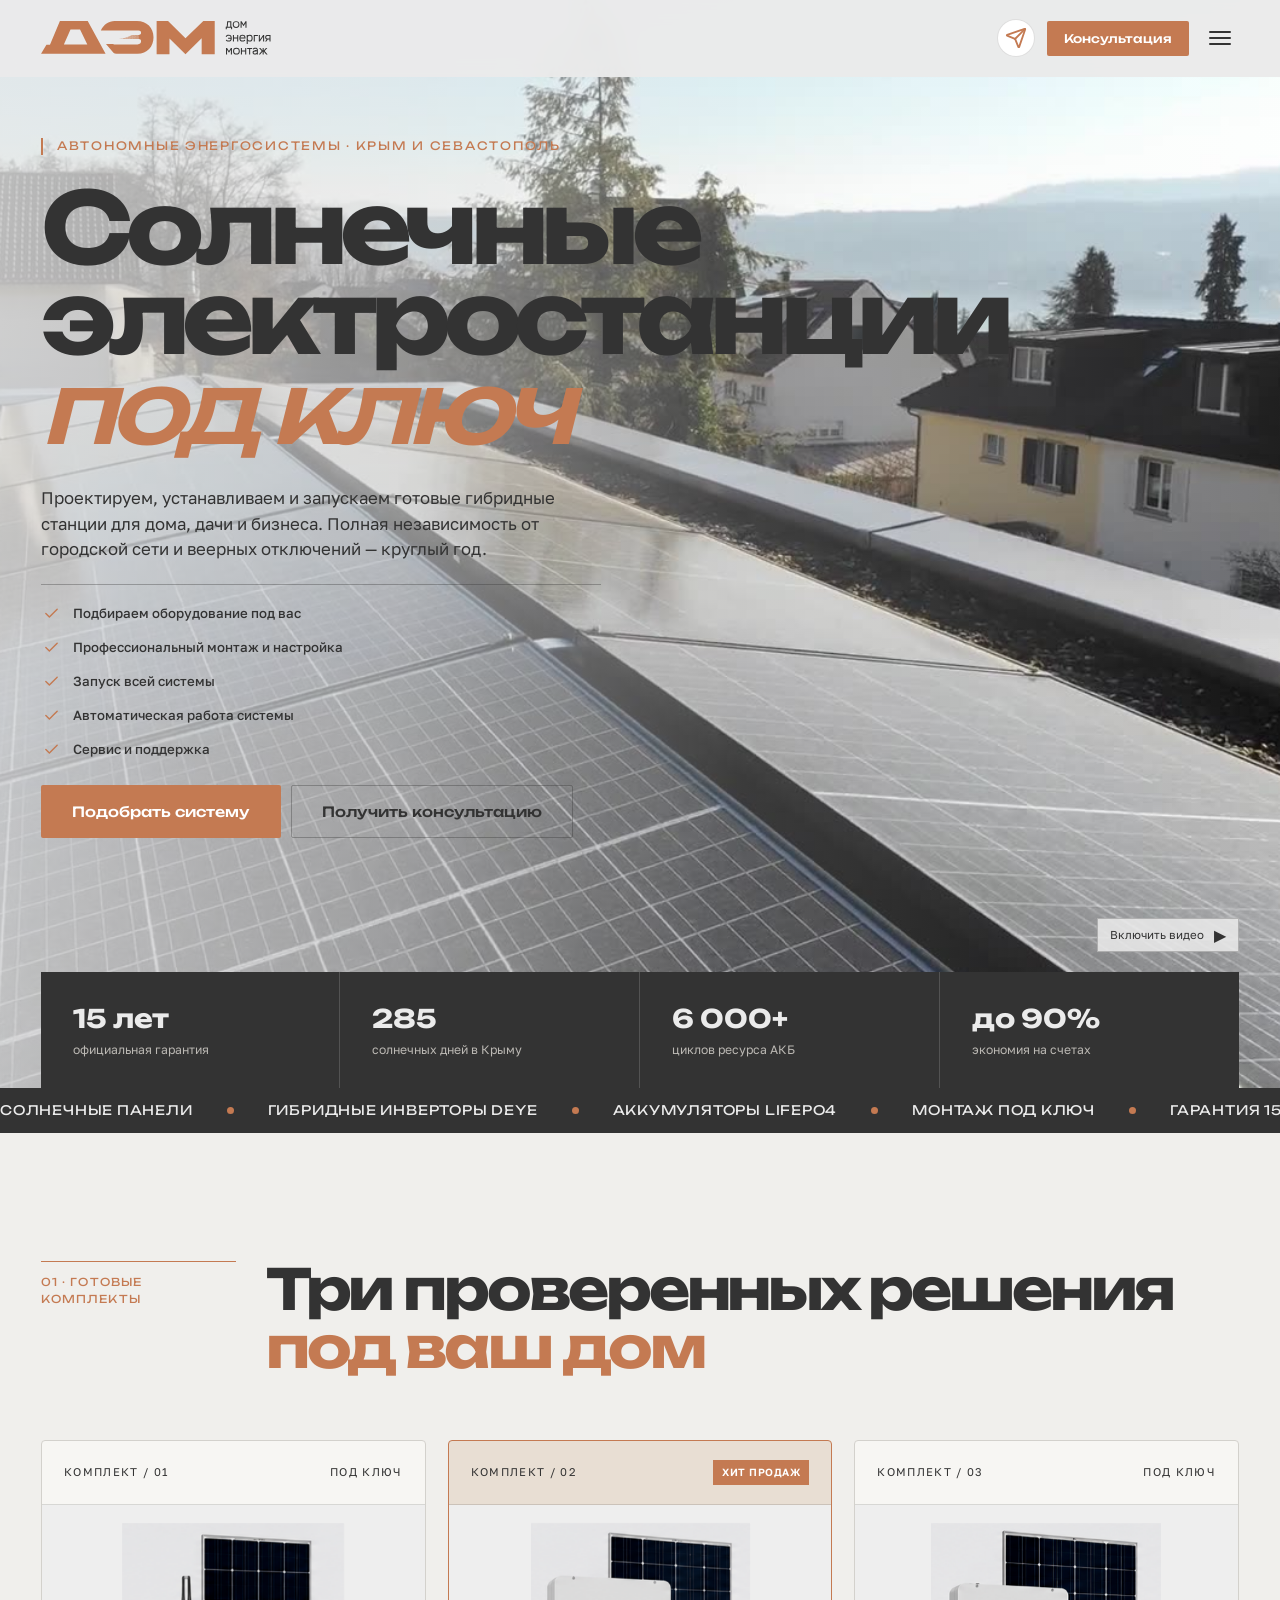
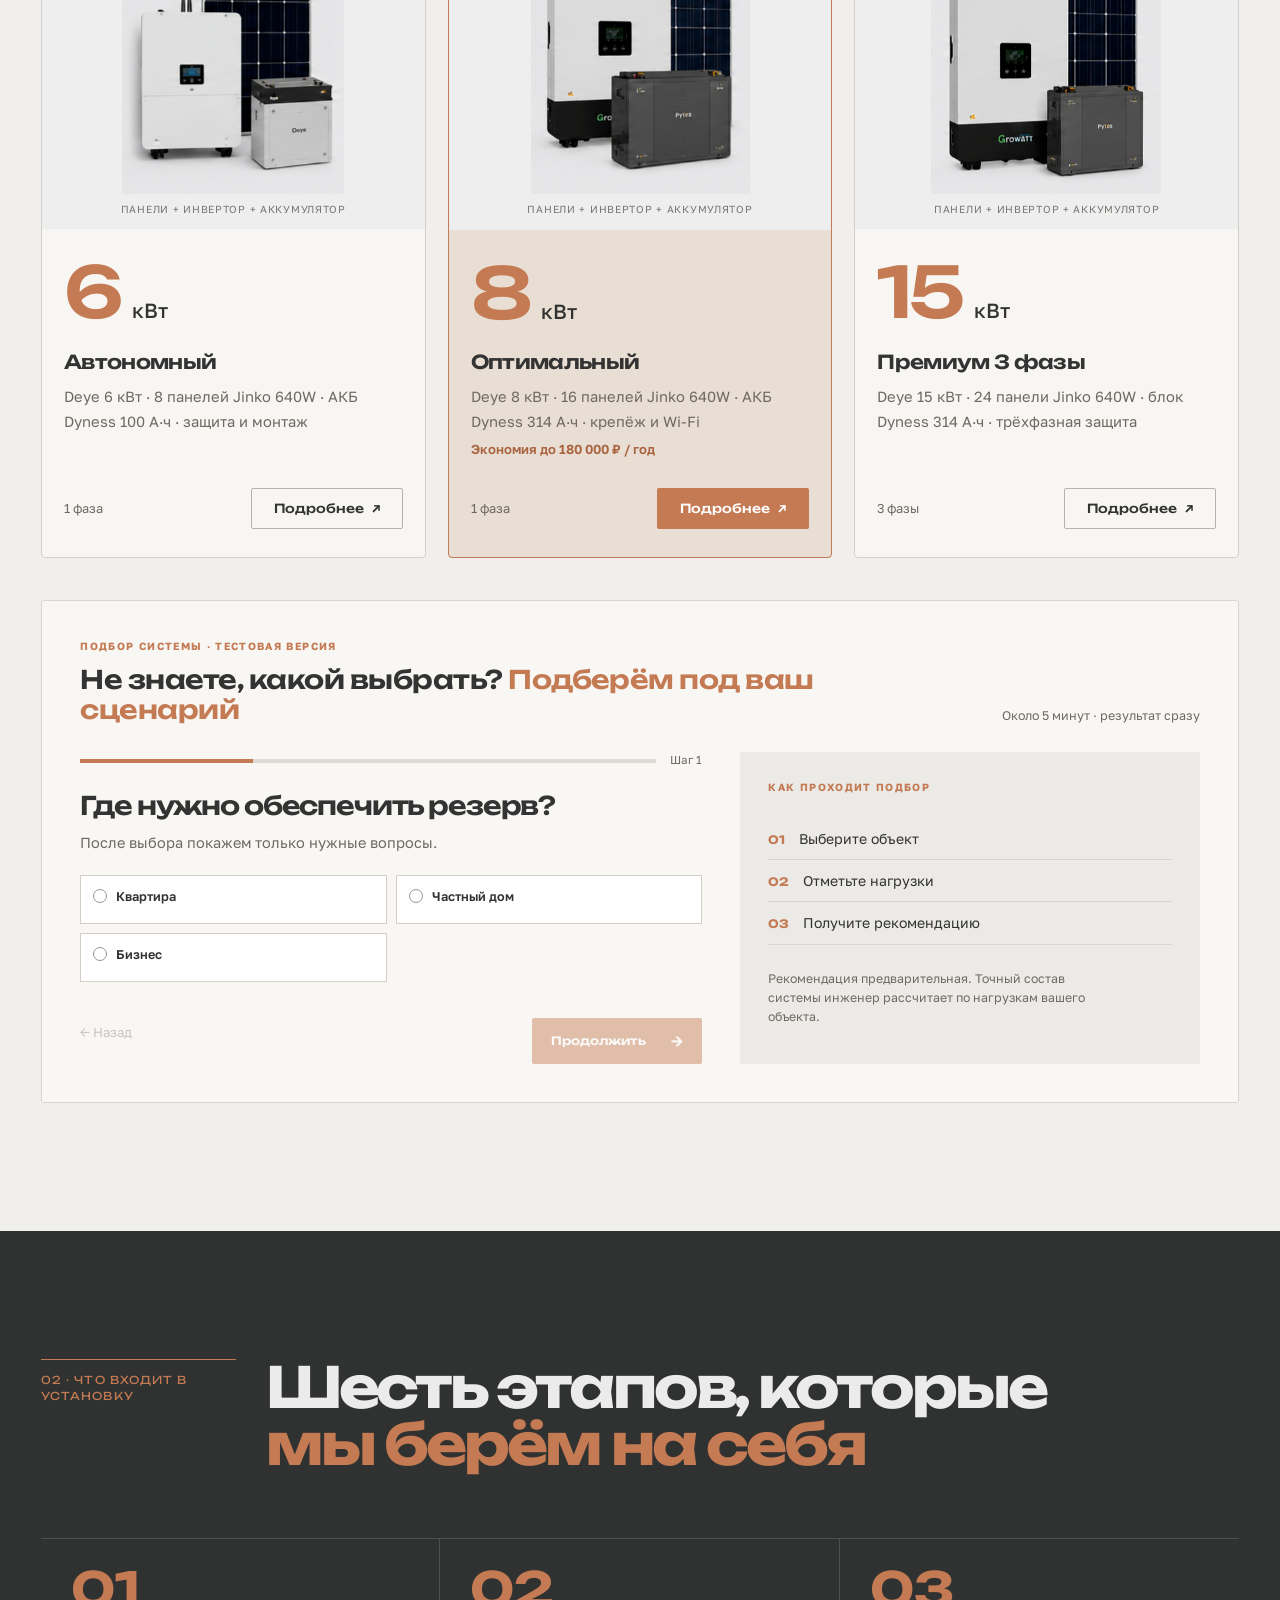
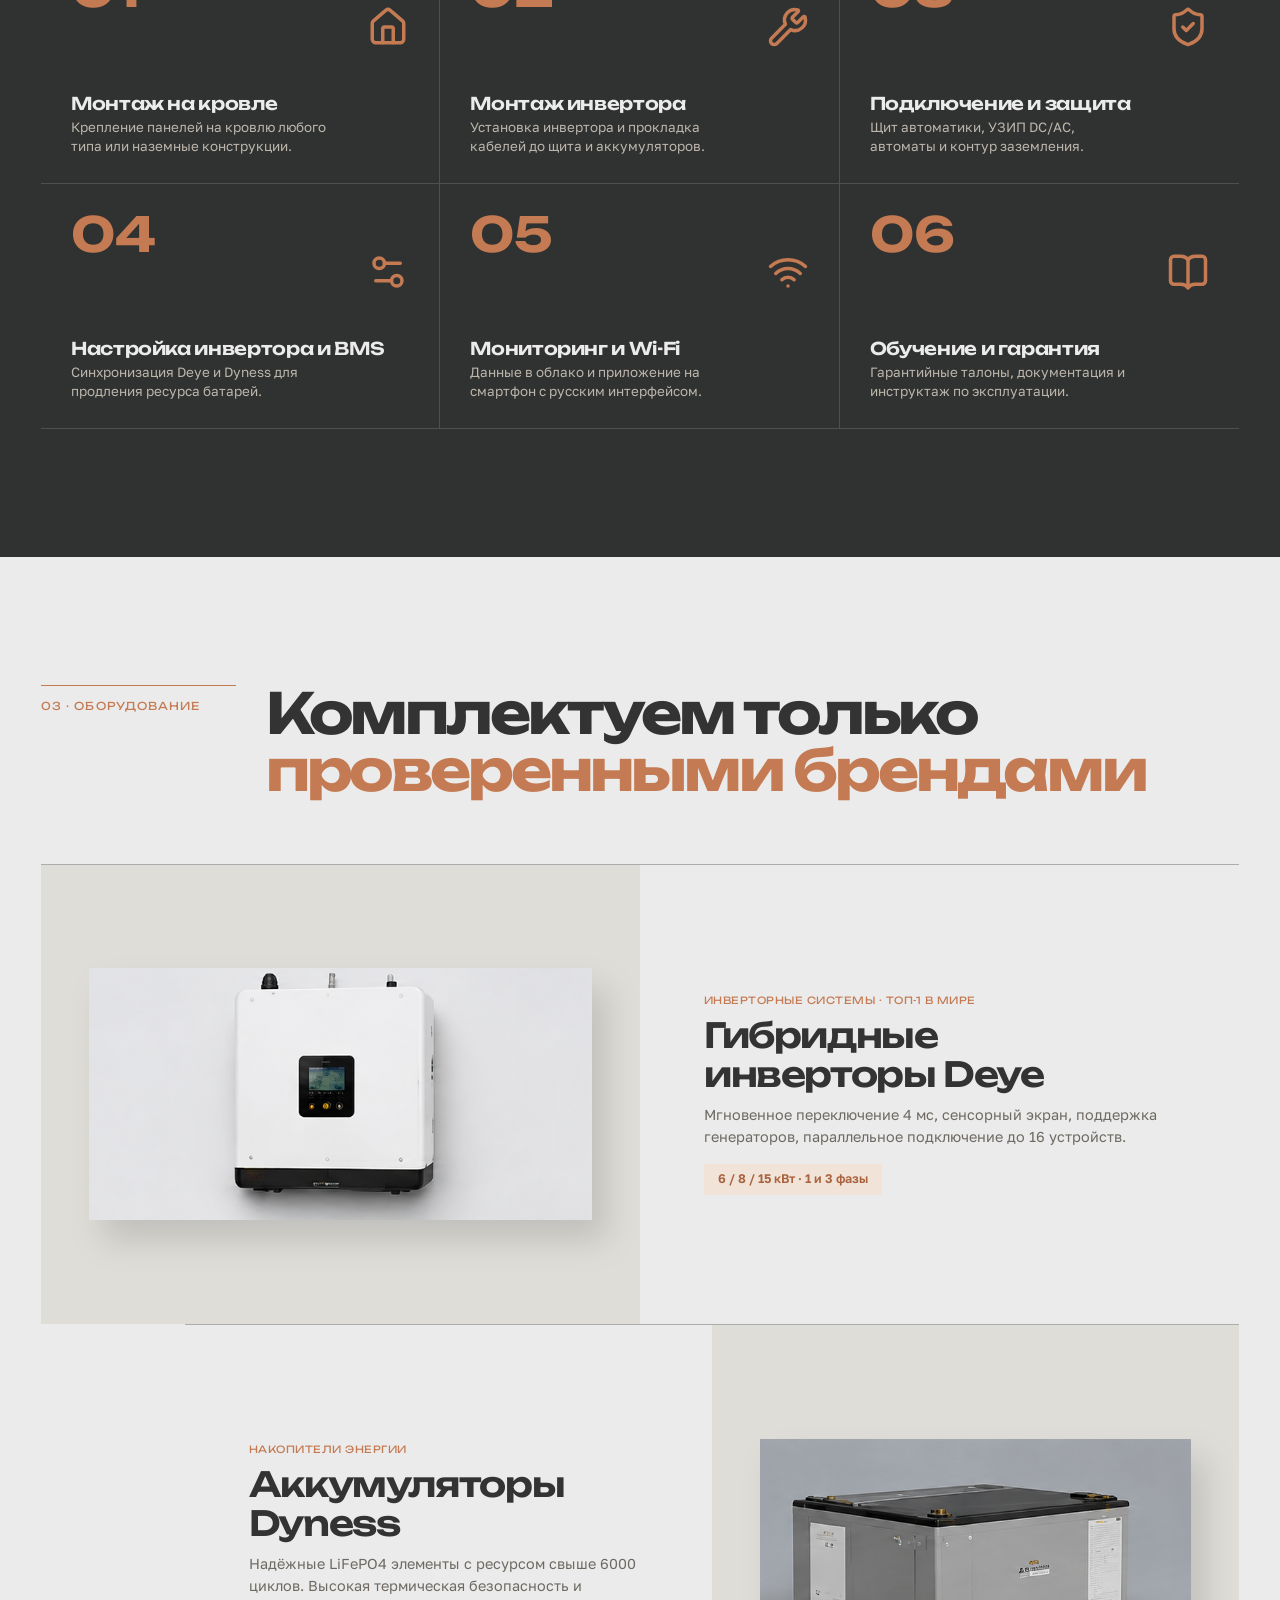
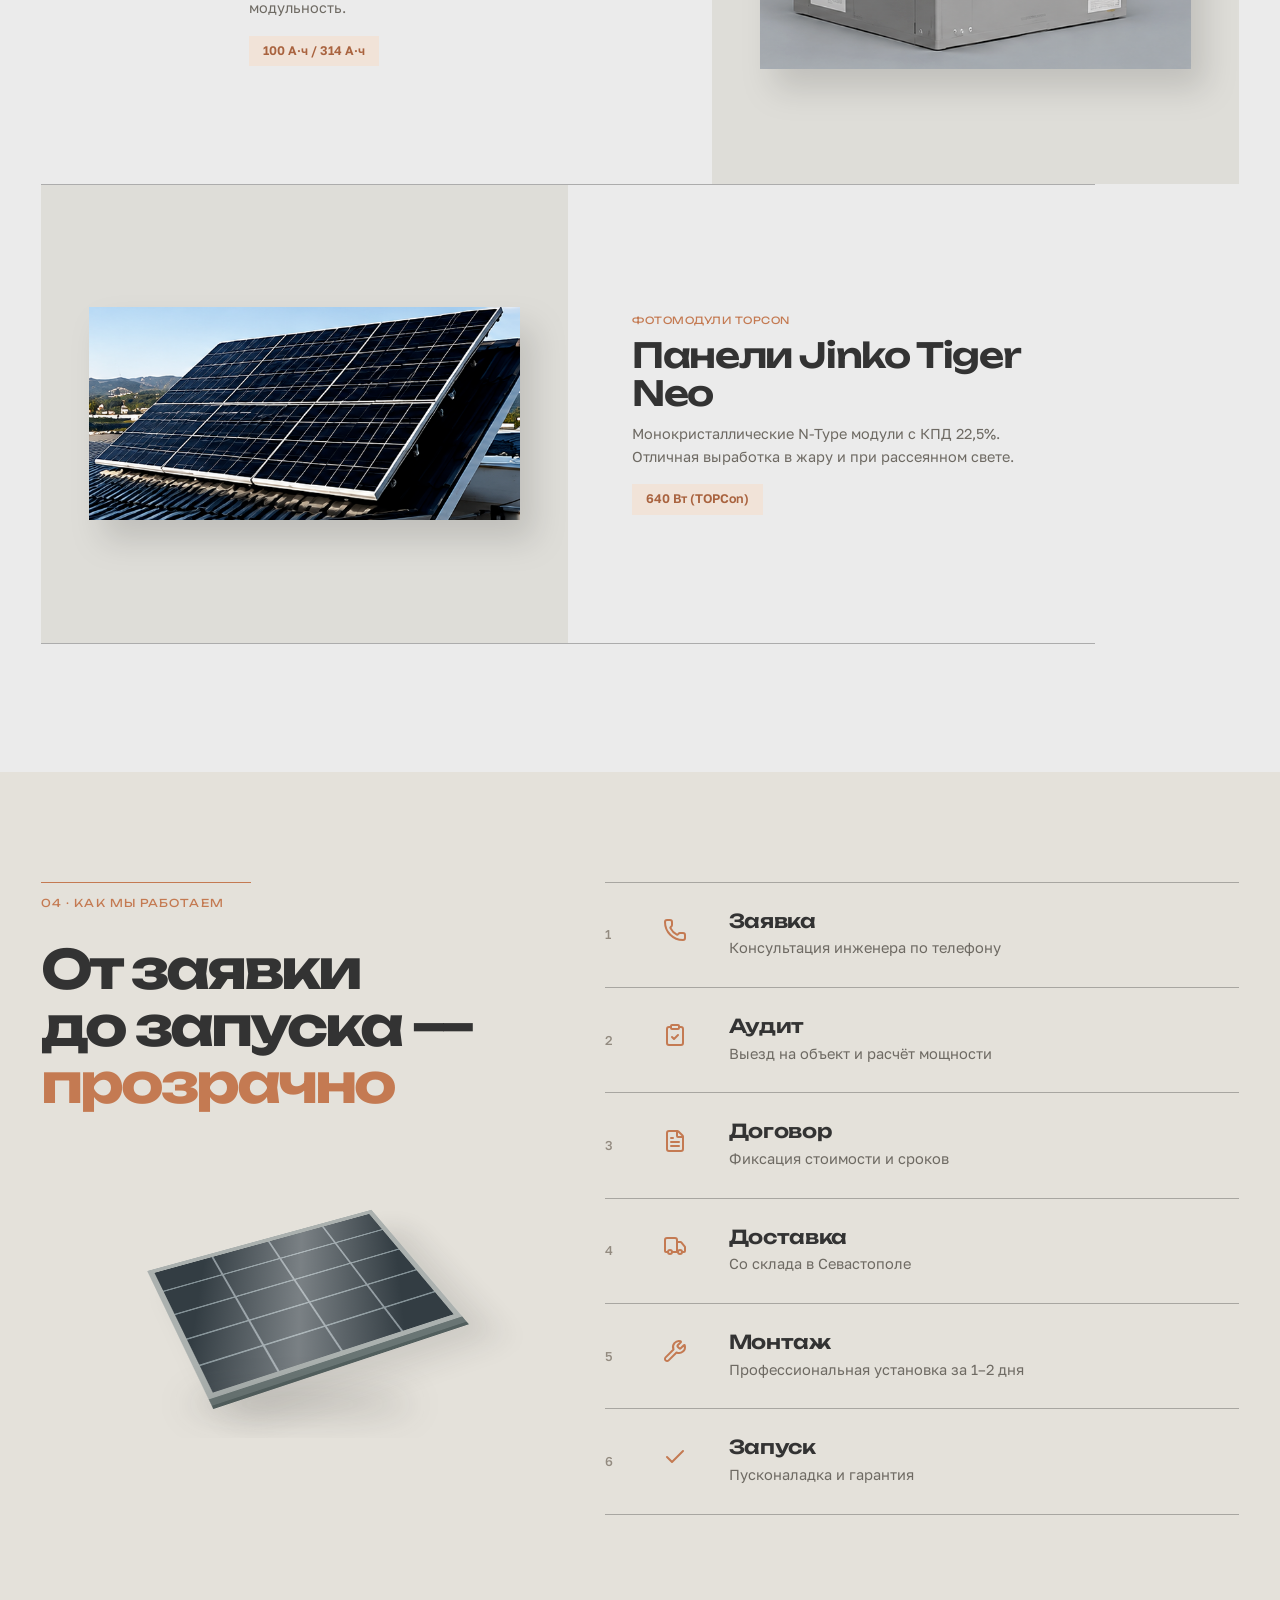
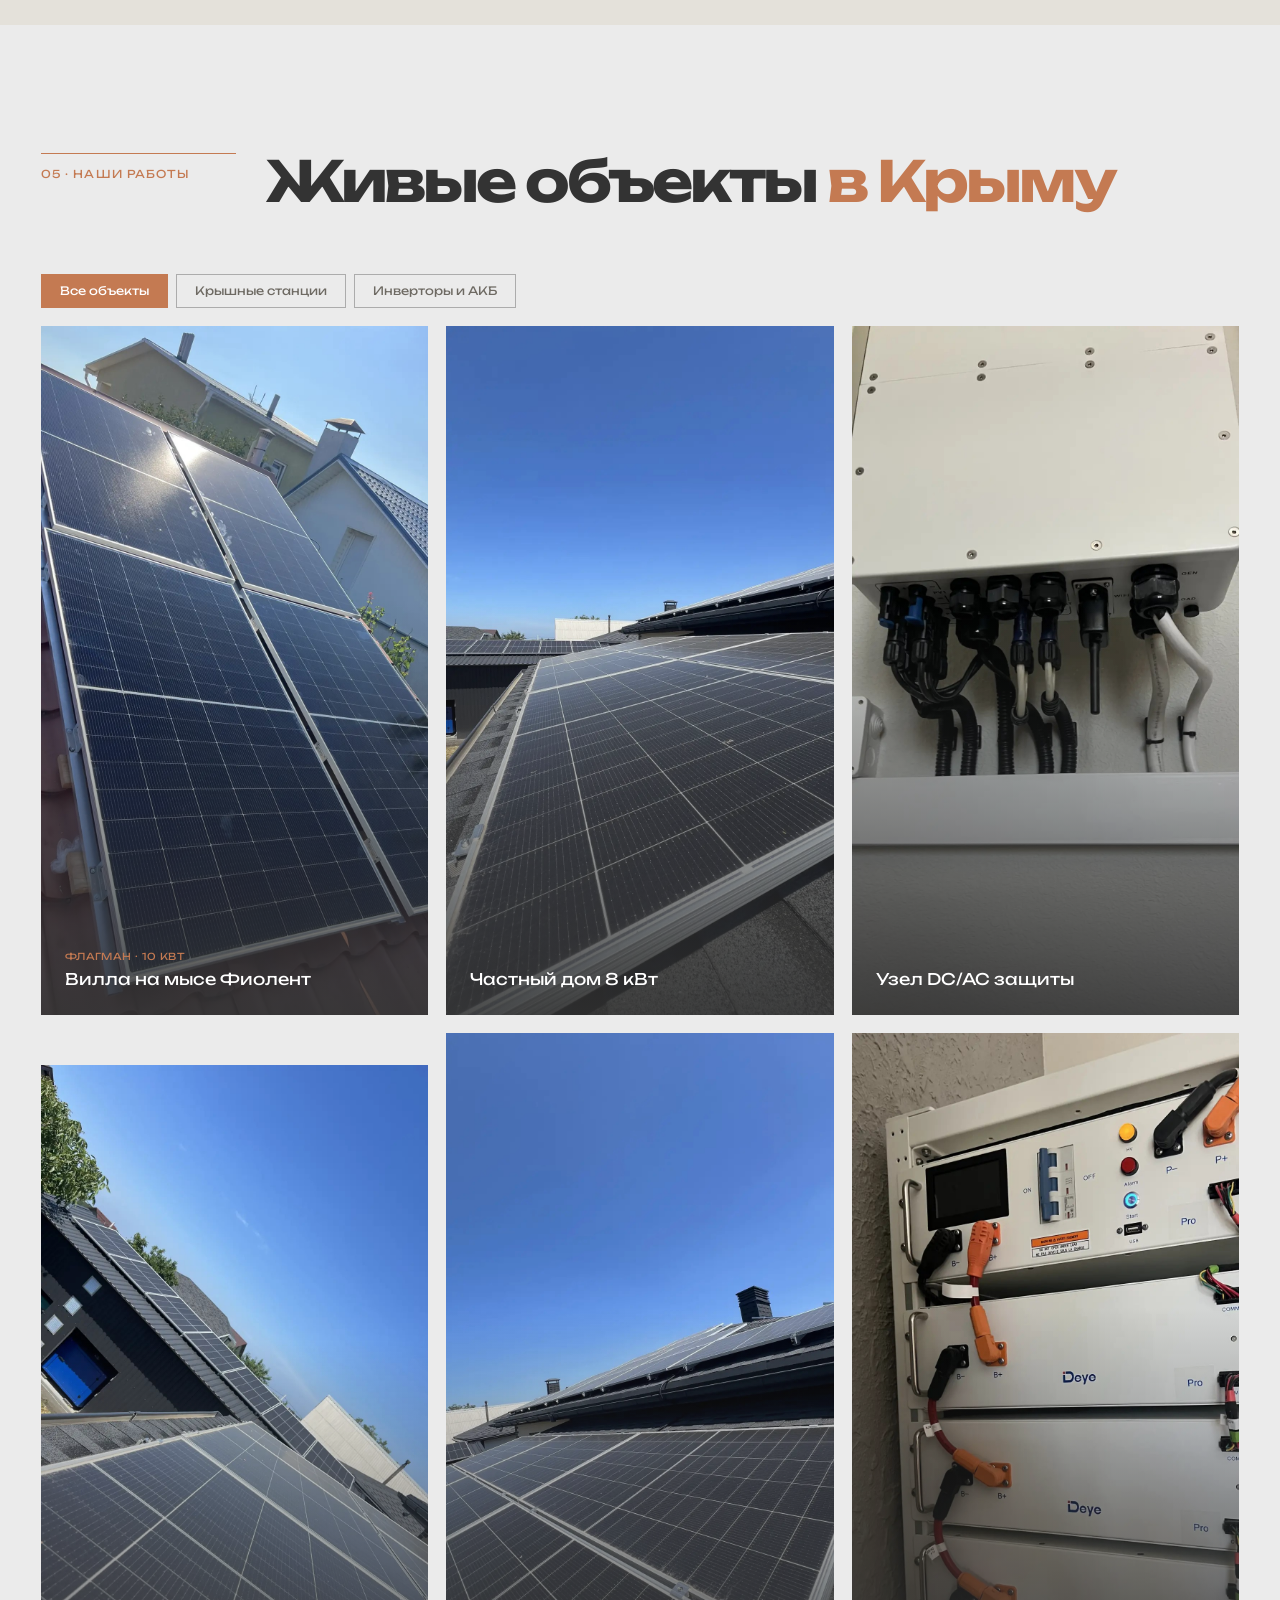
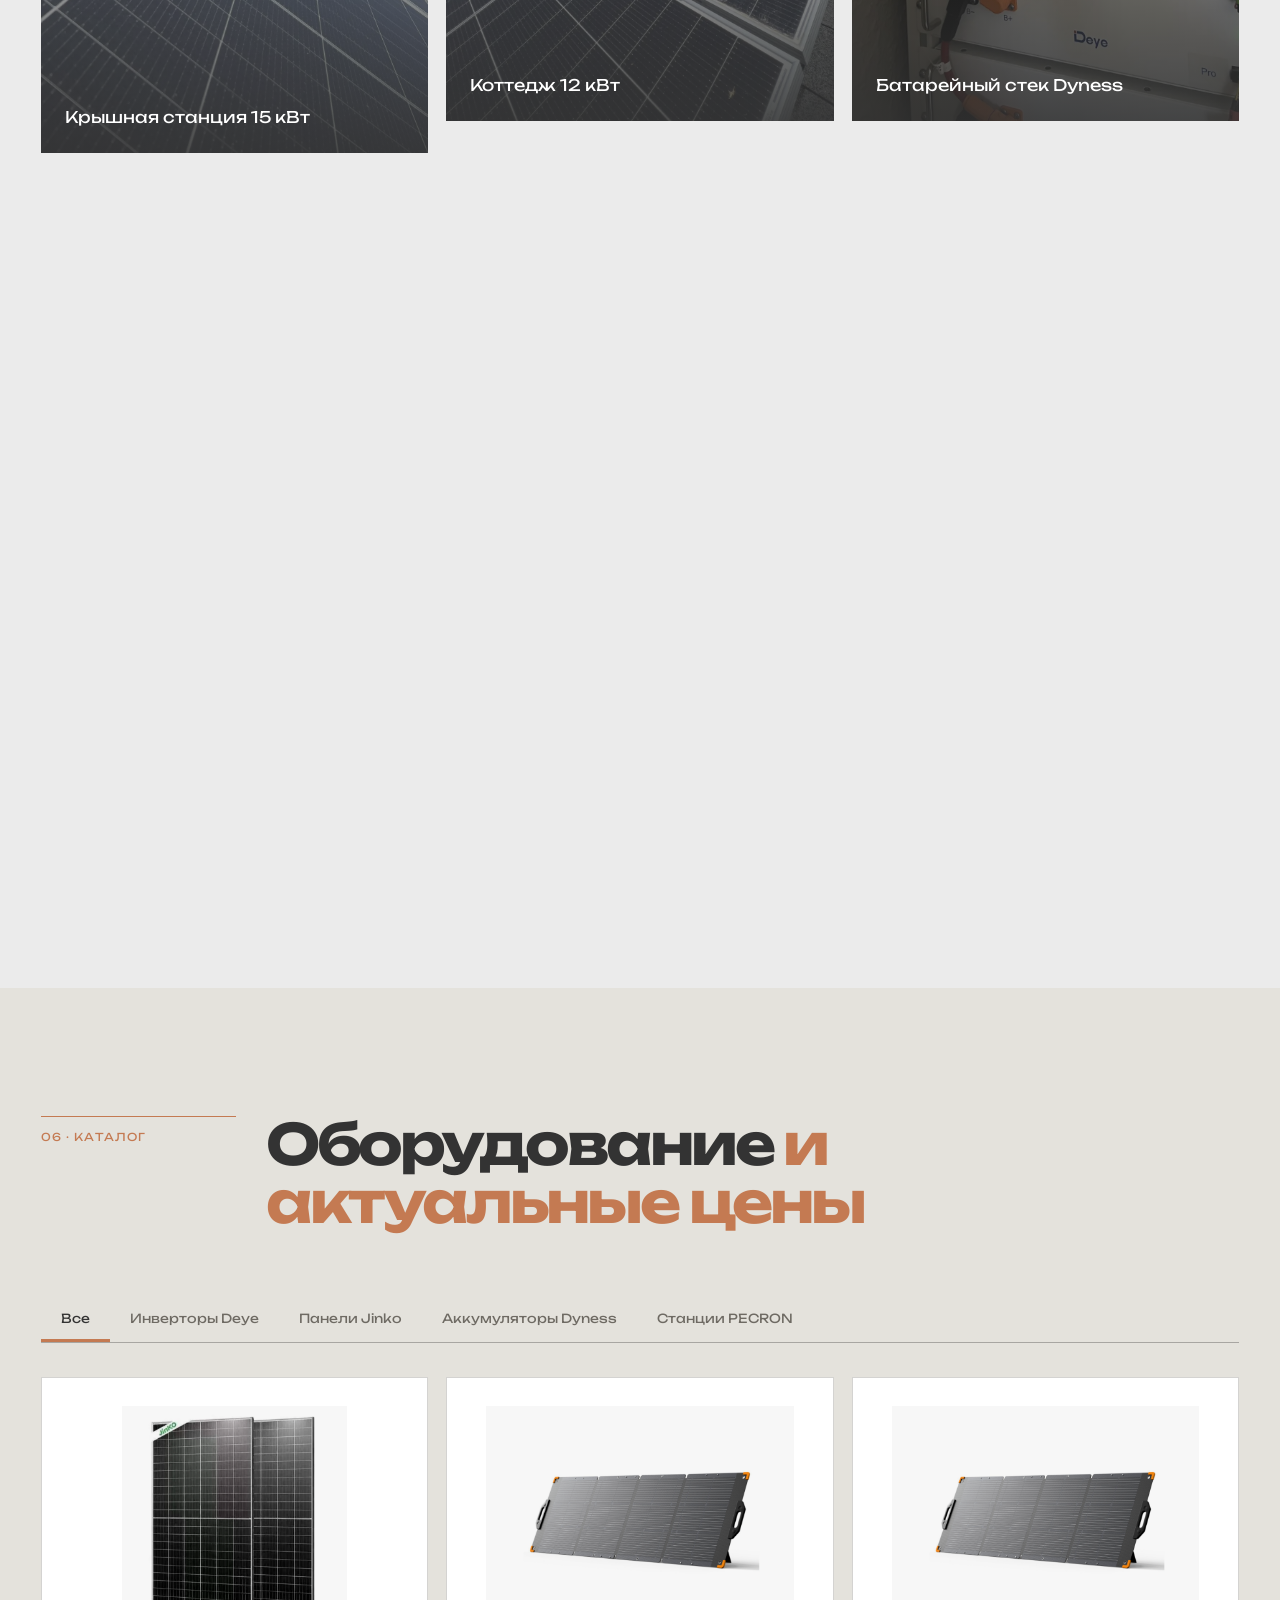
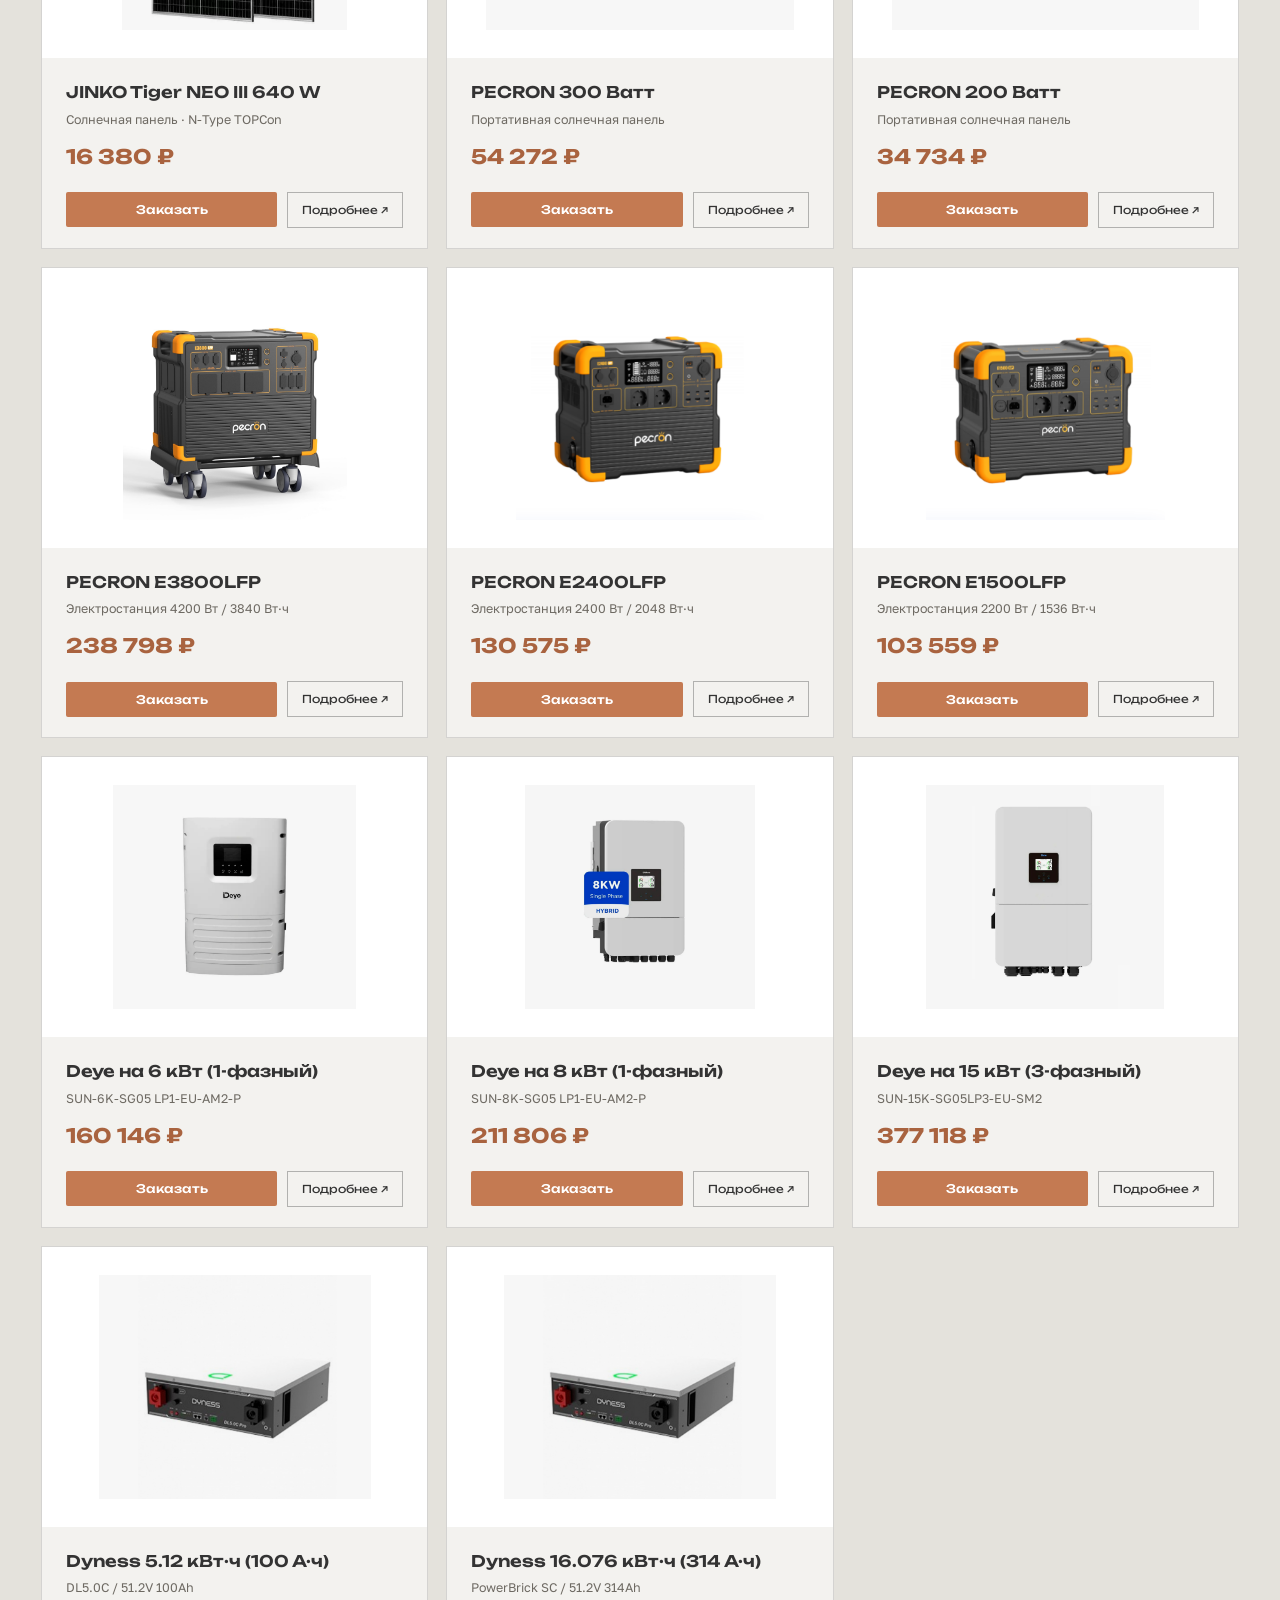
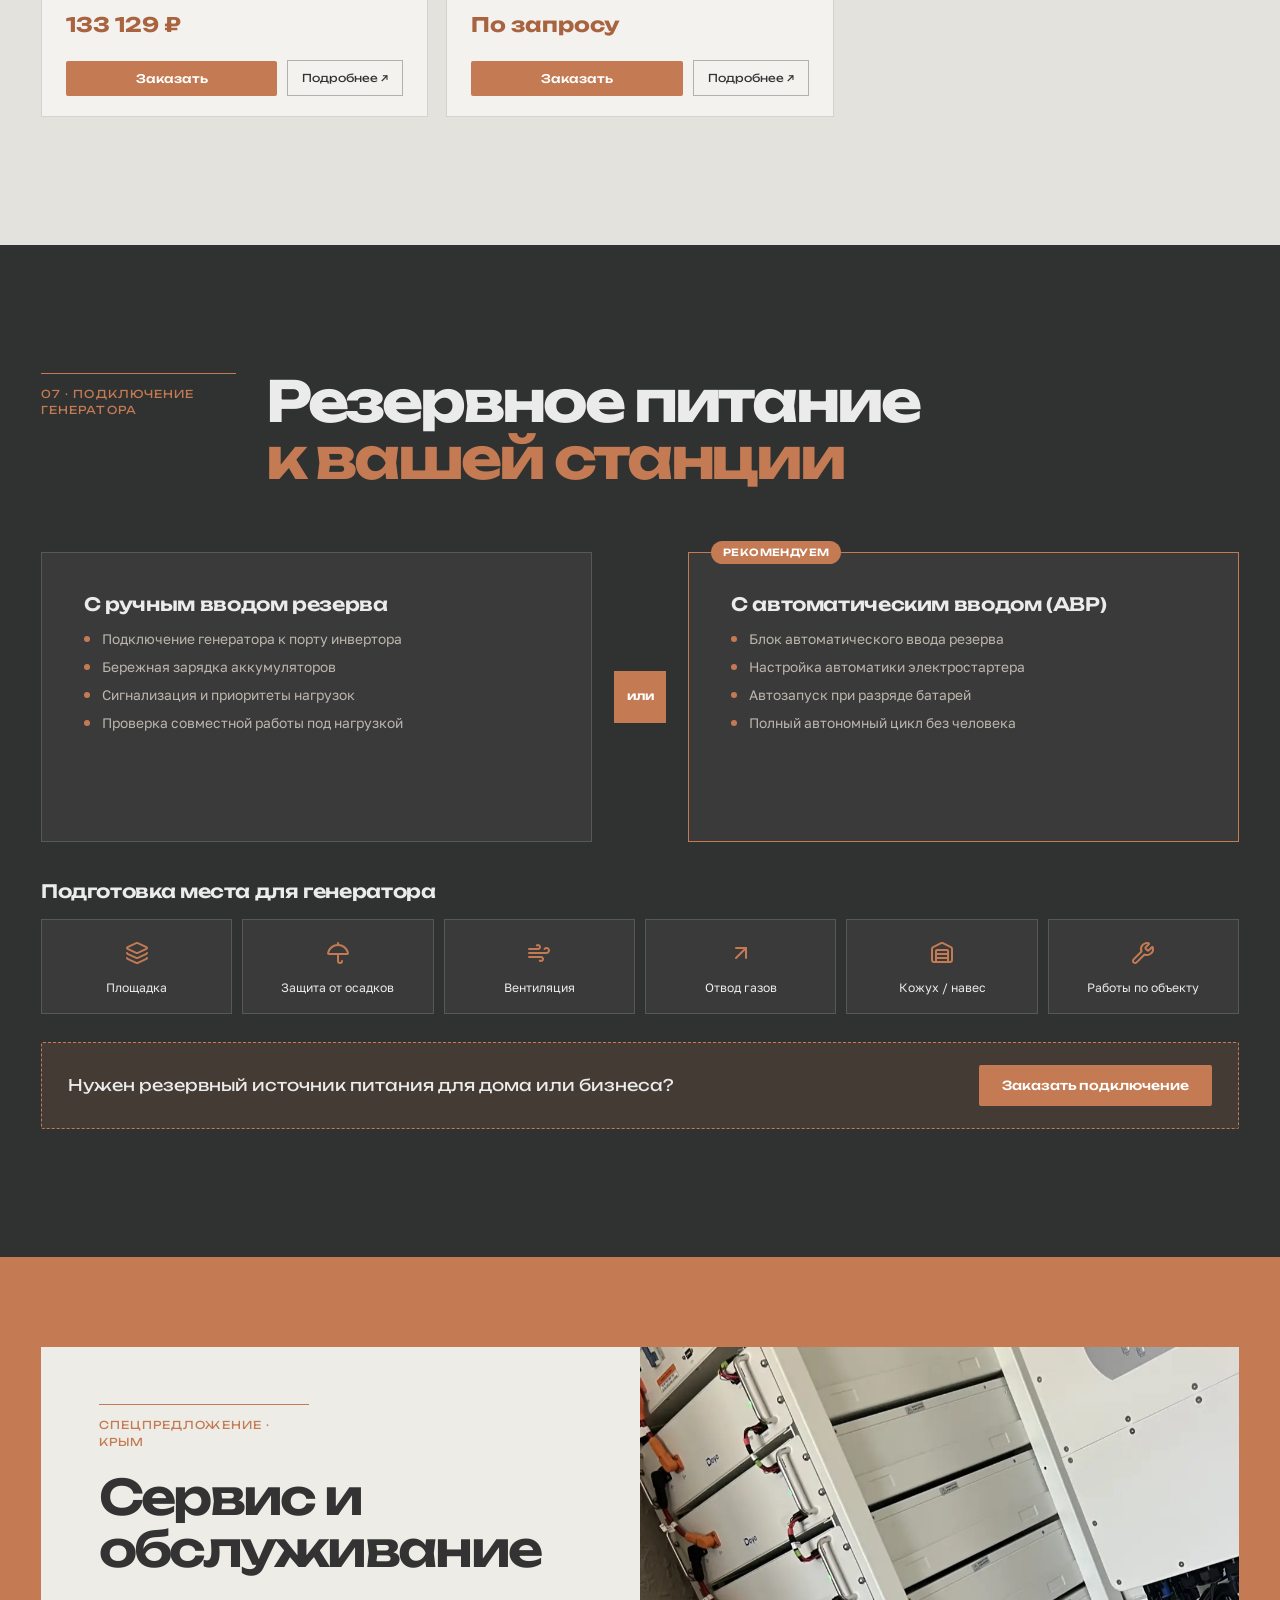
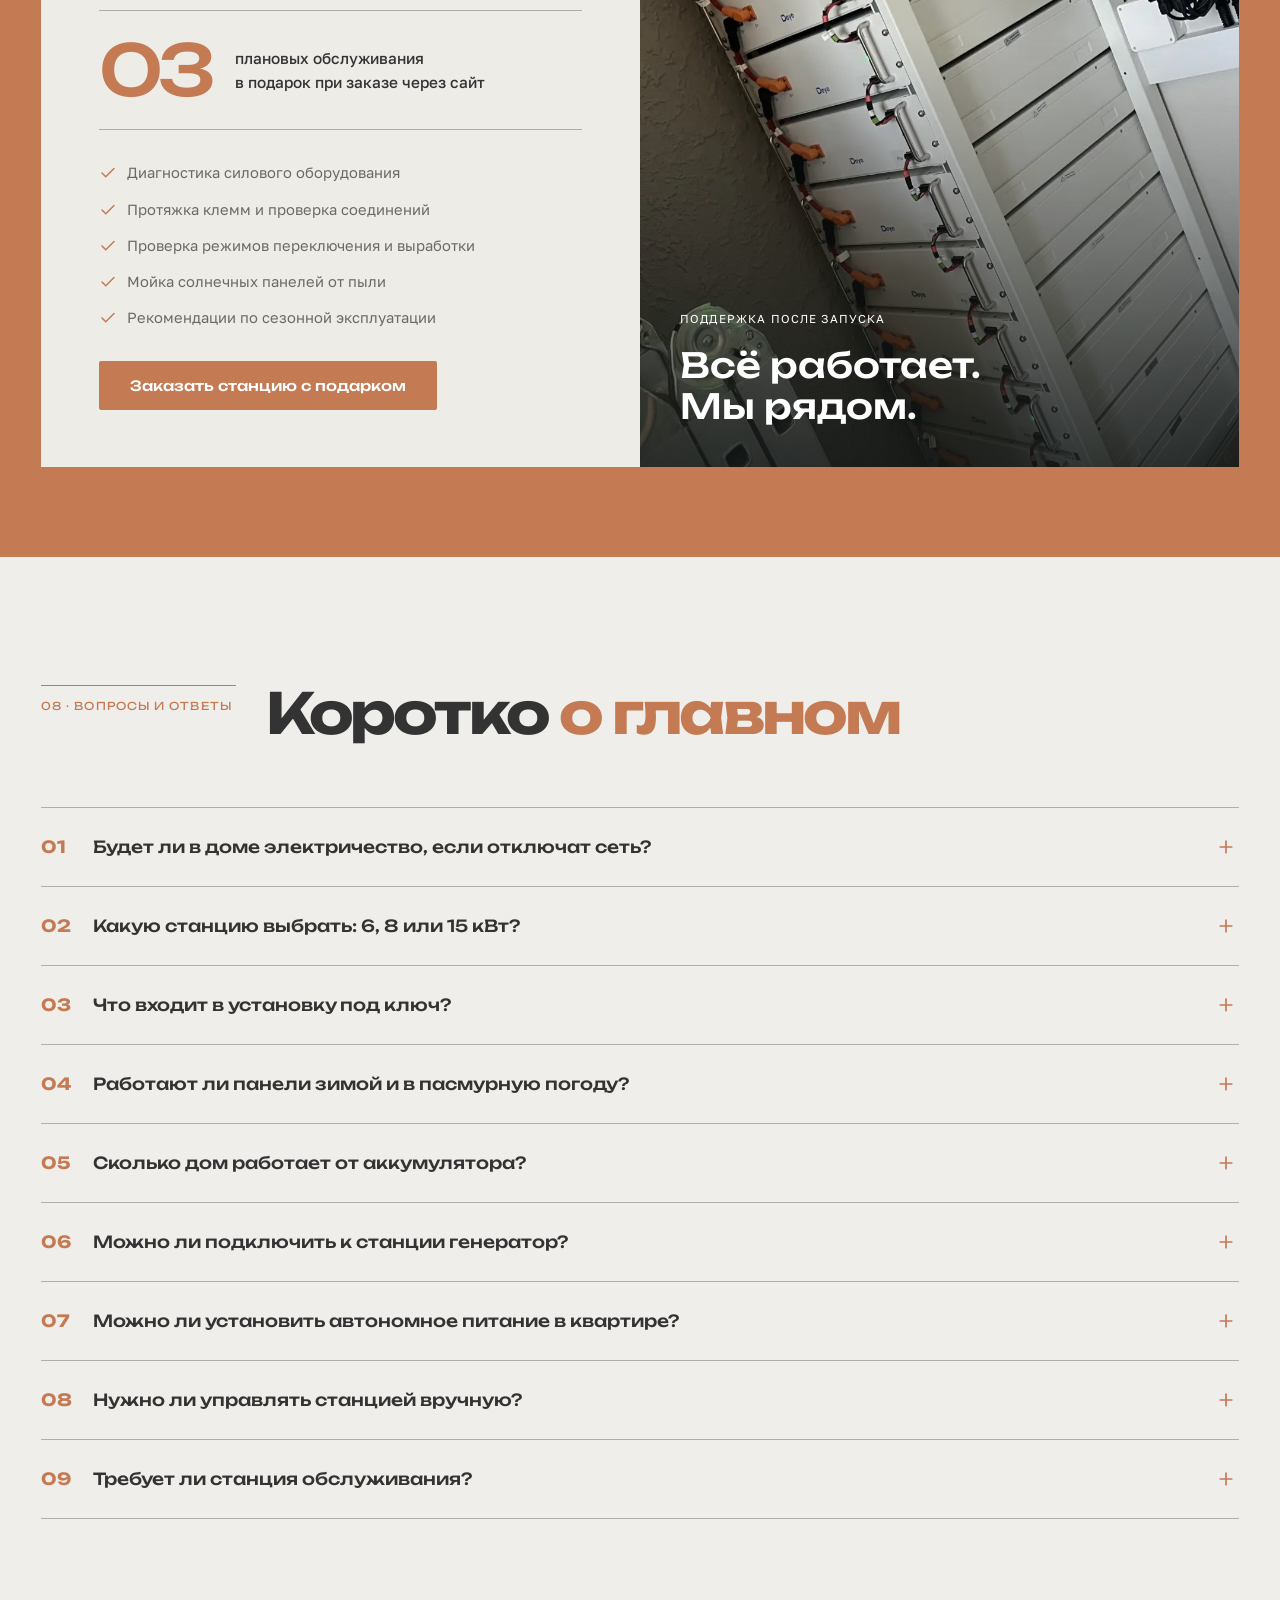
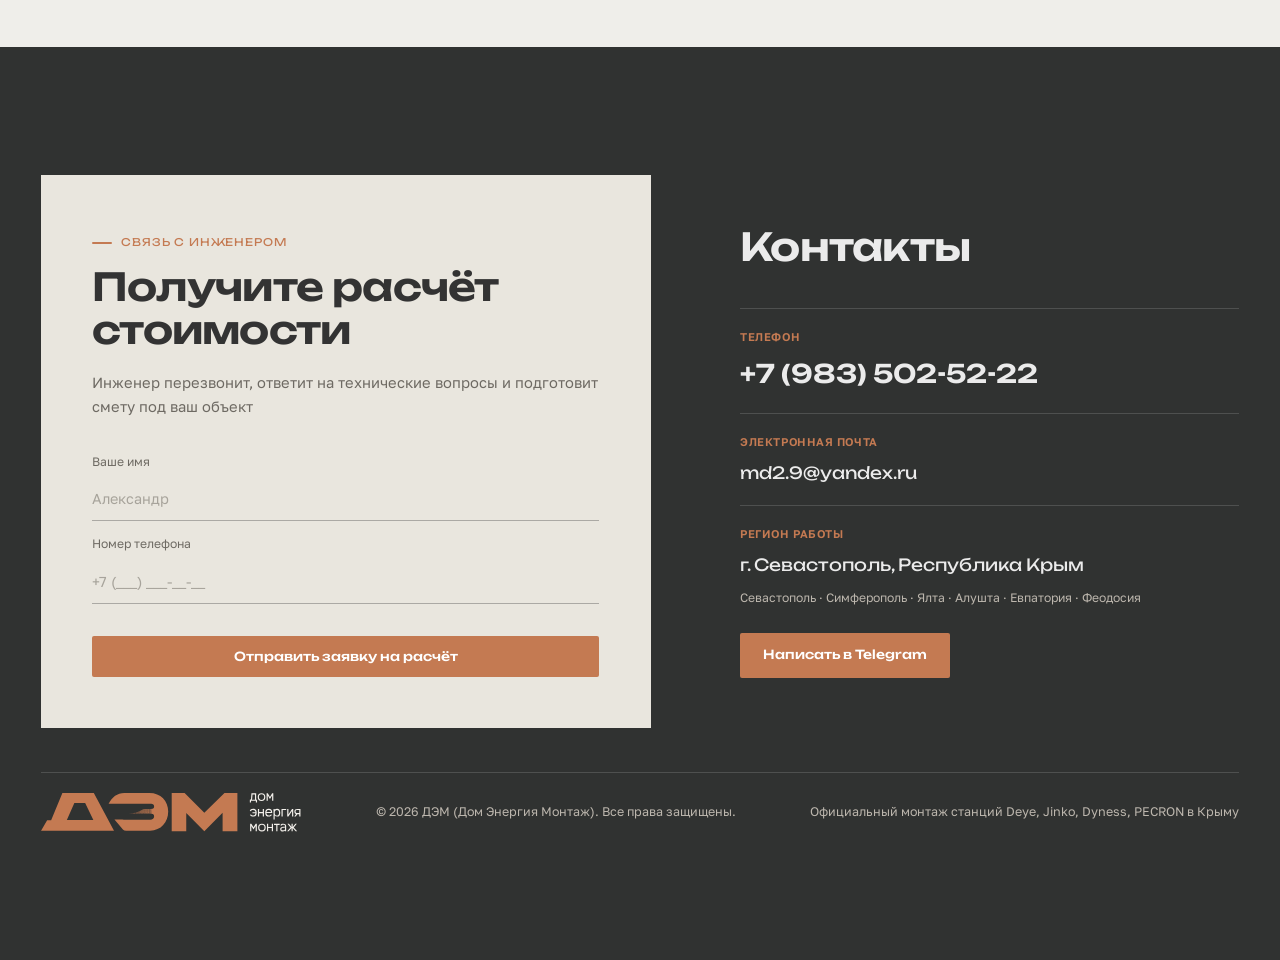
==== commit 3d956d53: "Update contact email casing" ====
--- a/test/index.html
+++ b/test/index.html
@@ -619,7 +619,7 @@
           <h2 class="contact-title">Контакты</h2>
           <div class="contact-list">
             <div class="contact-item"><span class="contact-label">Телефон</span><a href="tel:+79835025222" class="contact-value contact-value--big">+7 (983) 502-52-22</a></div>
-            <div class="contact-item"><span class="contact-label">Электронная почта</span><a href="mailto:MD2.9@yandex.ru" class="contact-value">MD2.9@yandex.ru</a></div>
+            <div class="contact-item"><span class="contact-label">Электронная почта</span><a href="mailto:md2.9@yandex.ru" class="contact-value">md2.9@yandex.ru</a></div>
             <div class="contact-item"><span class="contact-label">Регион работы</span><span class="contact-value">г. Севастополь, Республика Крым</span><span class="contact-cities">Севастополь · Симферополь · Ялта · Алушта · Евпатория · Феодосия</span></div>
           </div>
           <a href="https://t.me/+79835025222" target="_blank" class="btn btn-primary">Написать в Telegram</a>
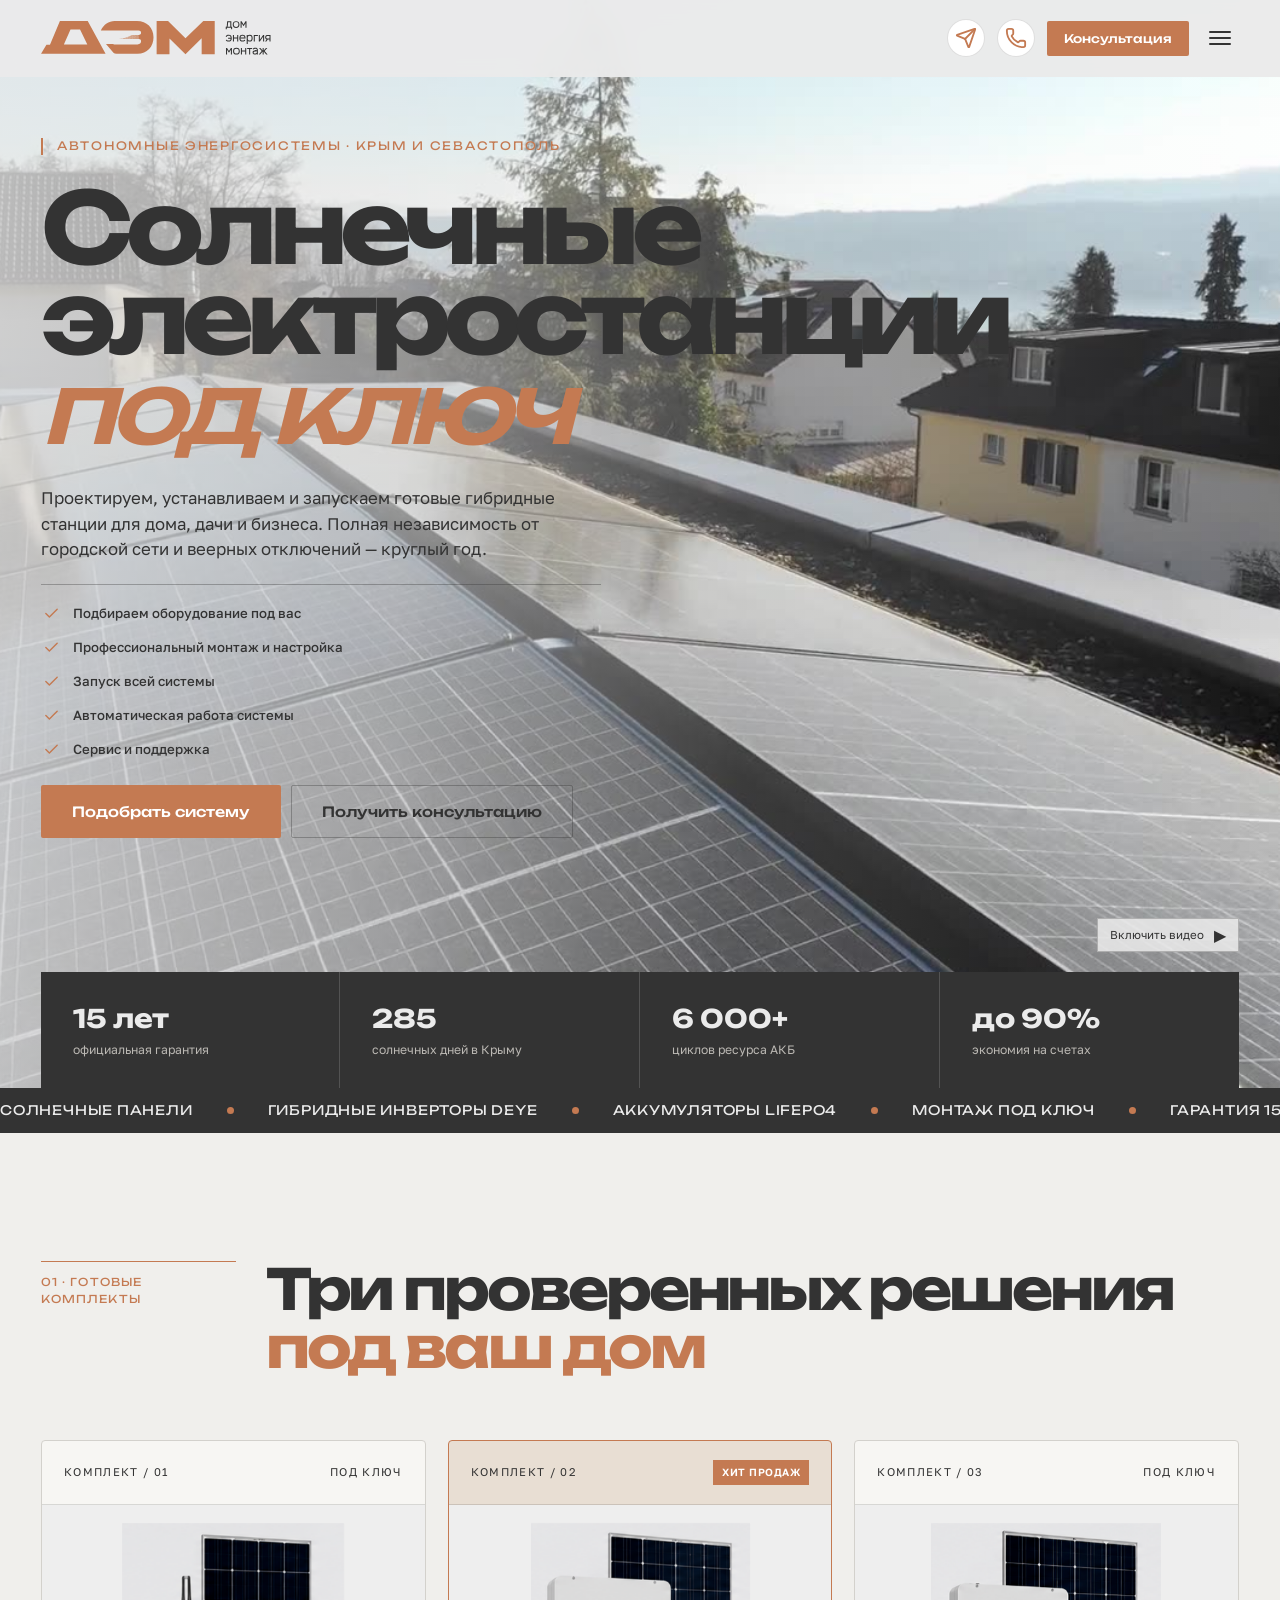
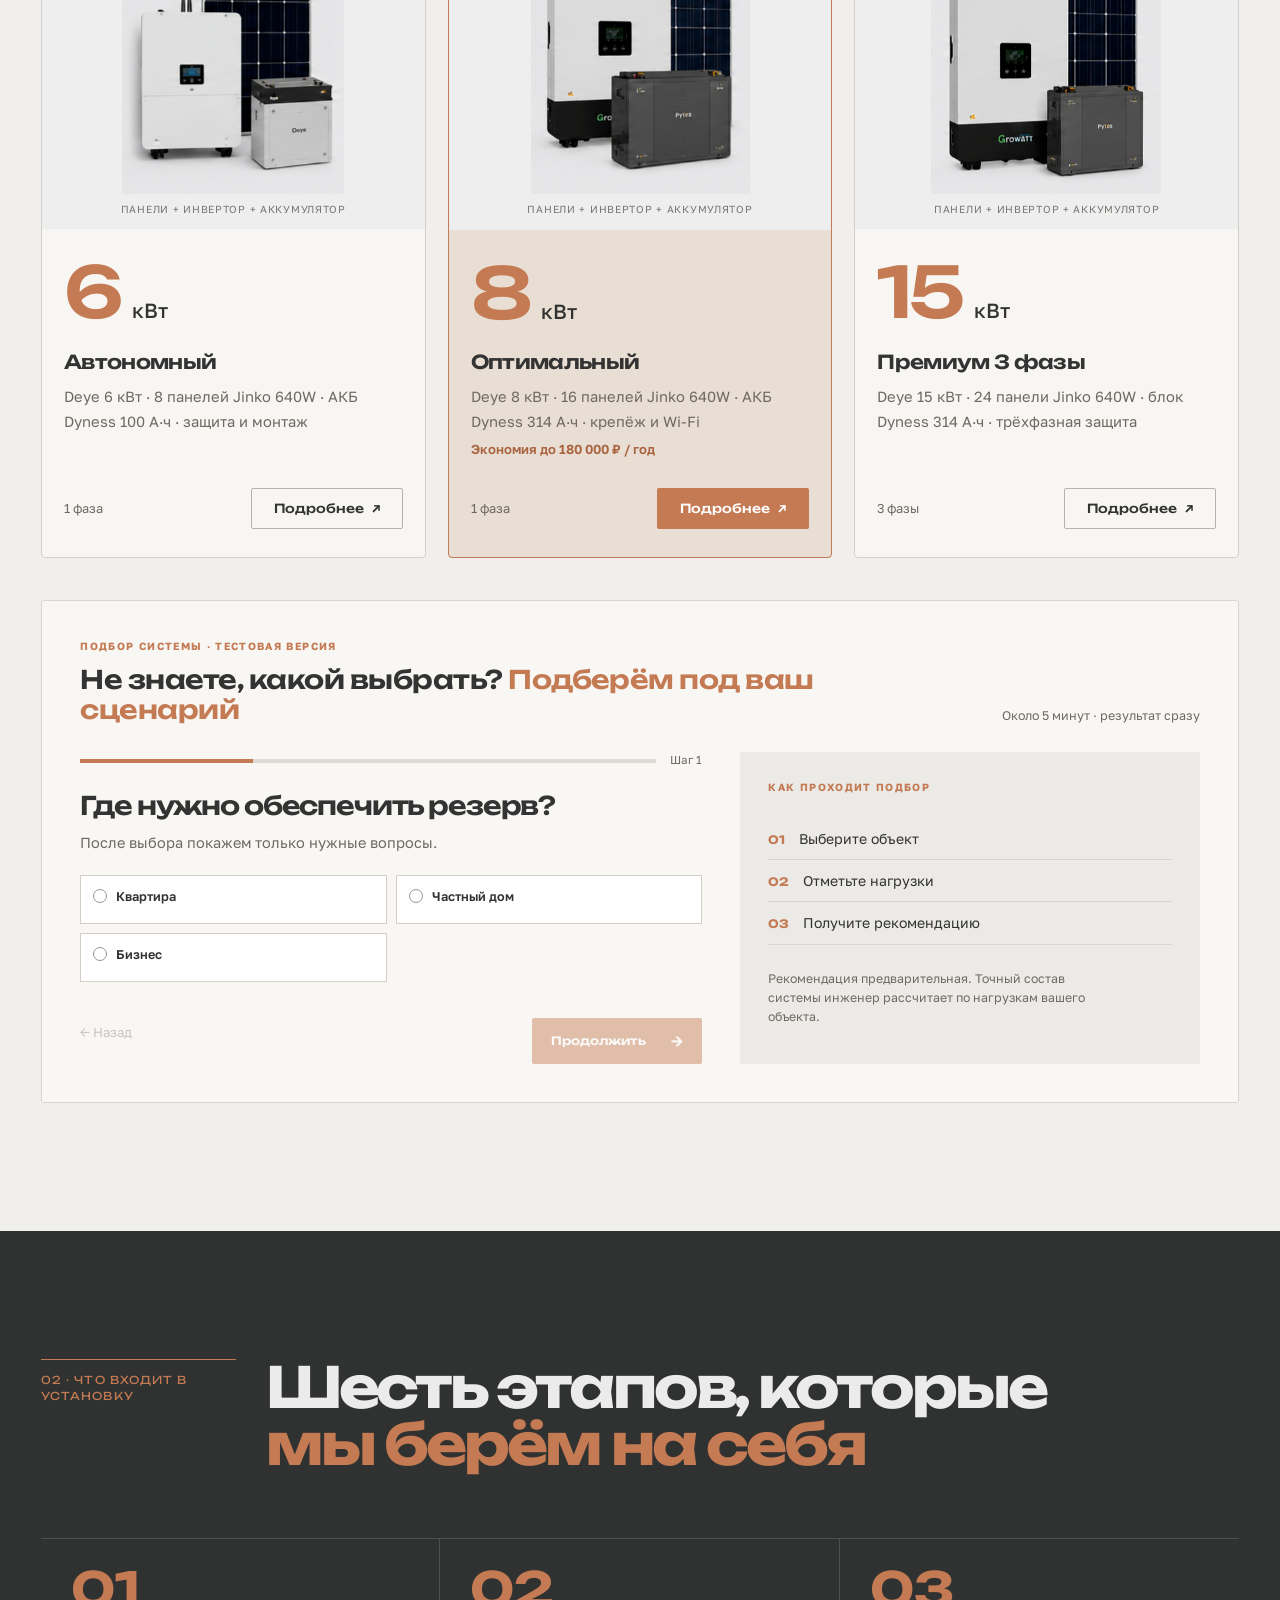
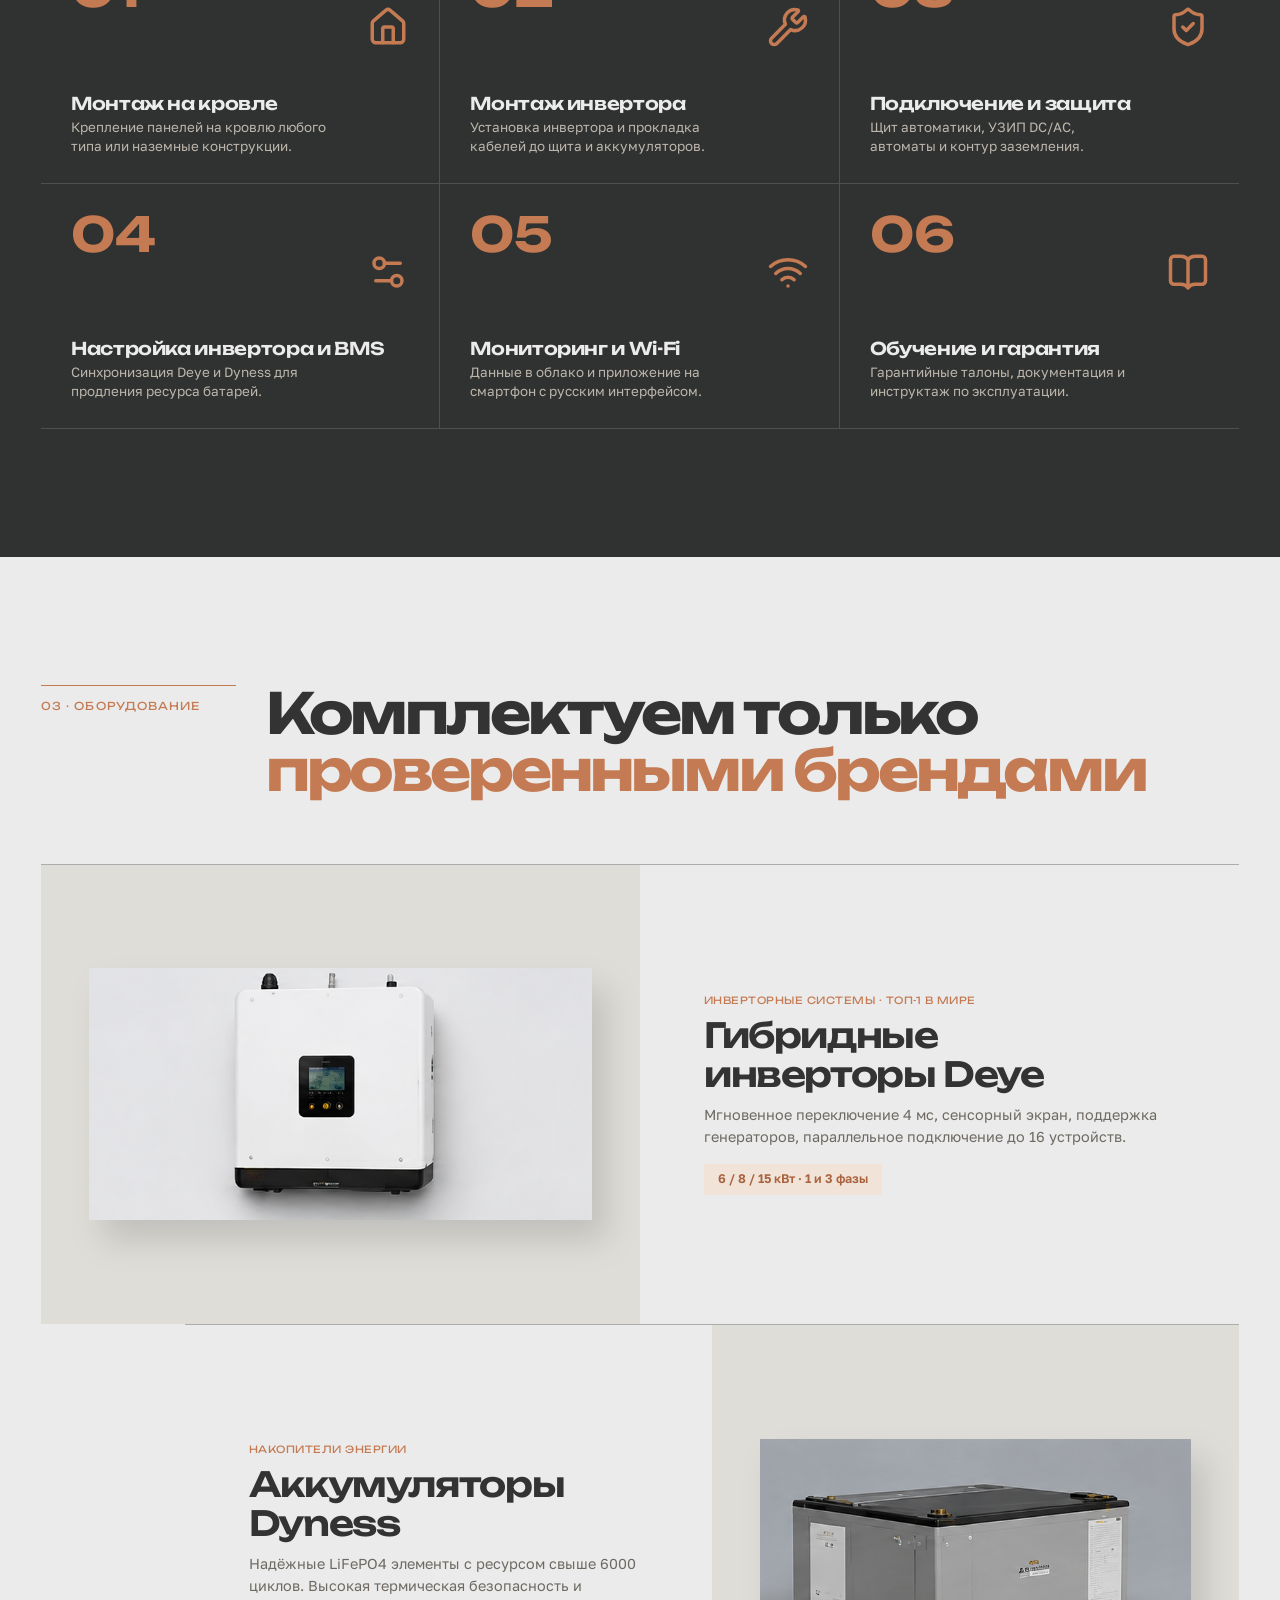
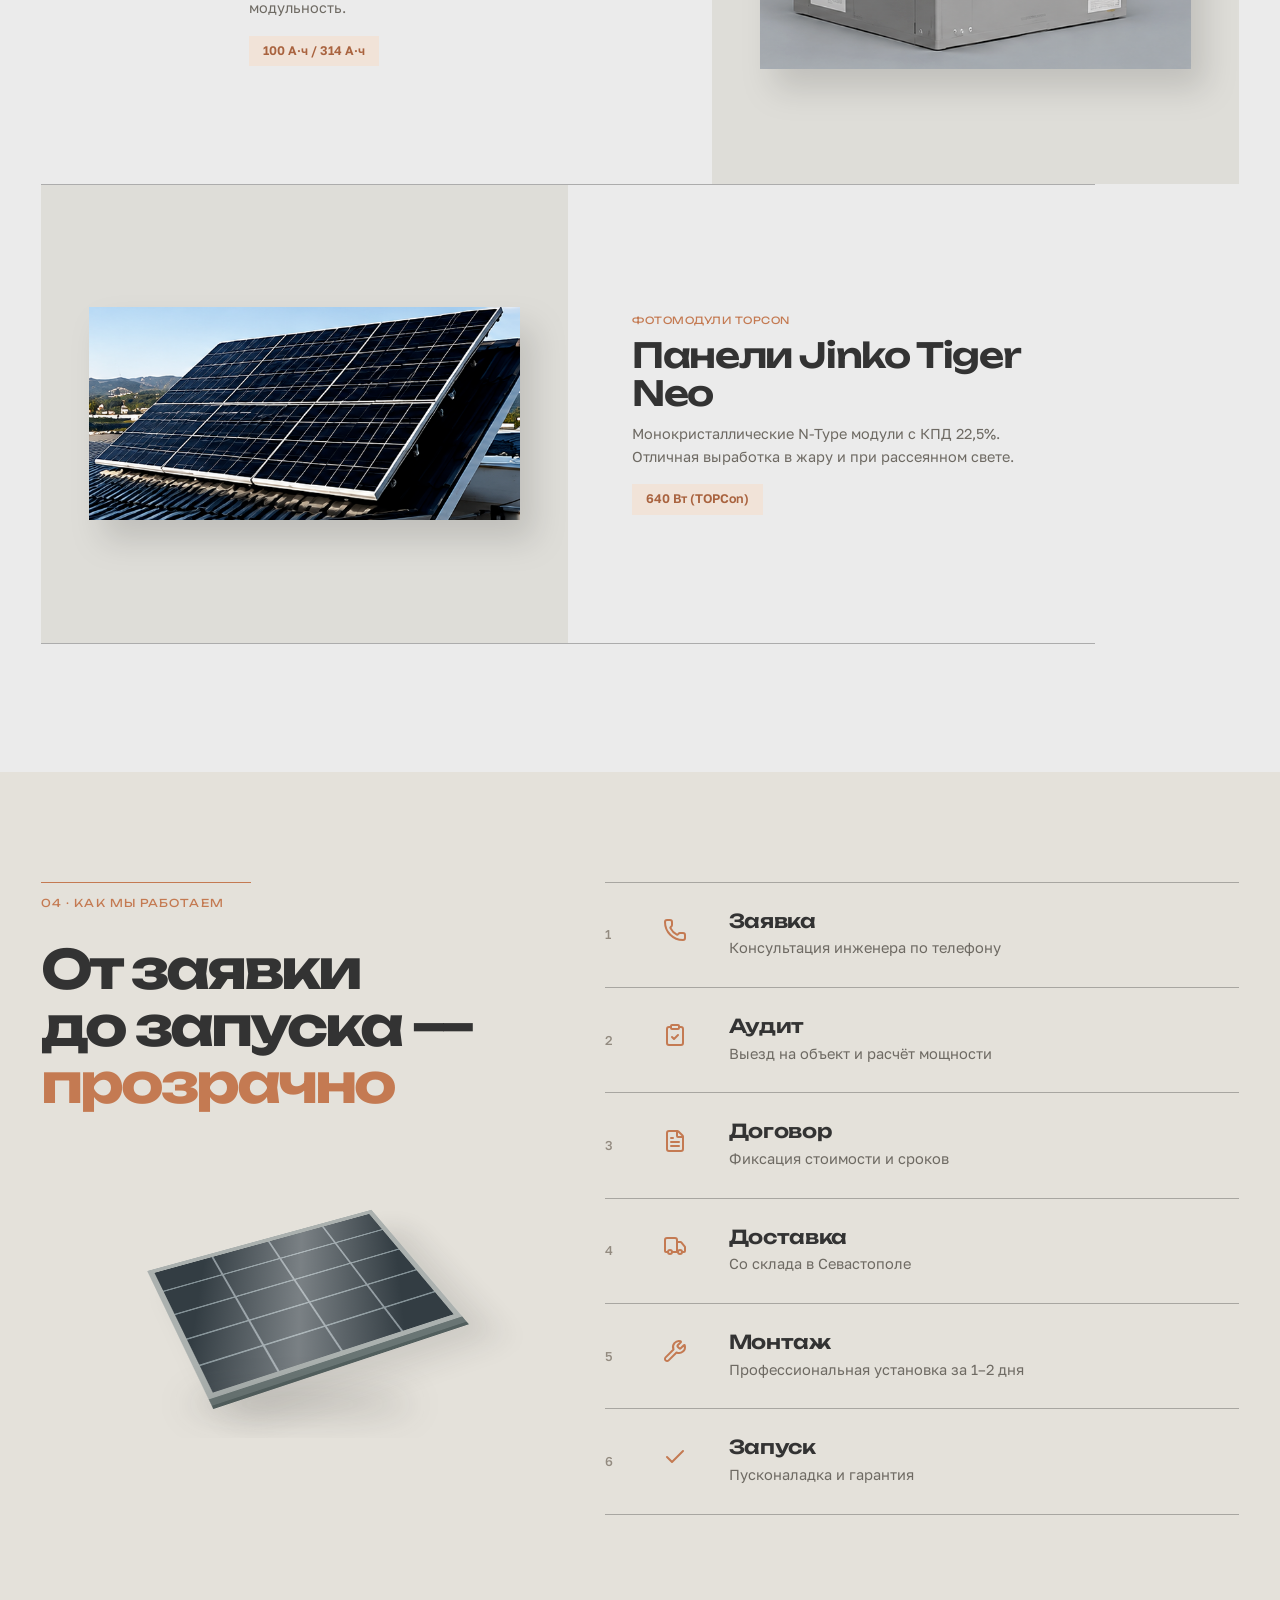
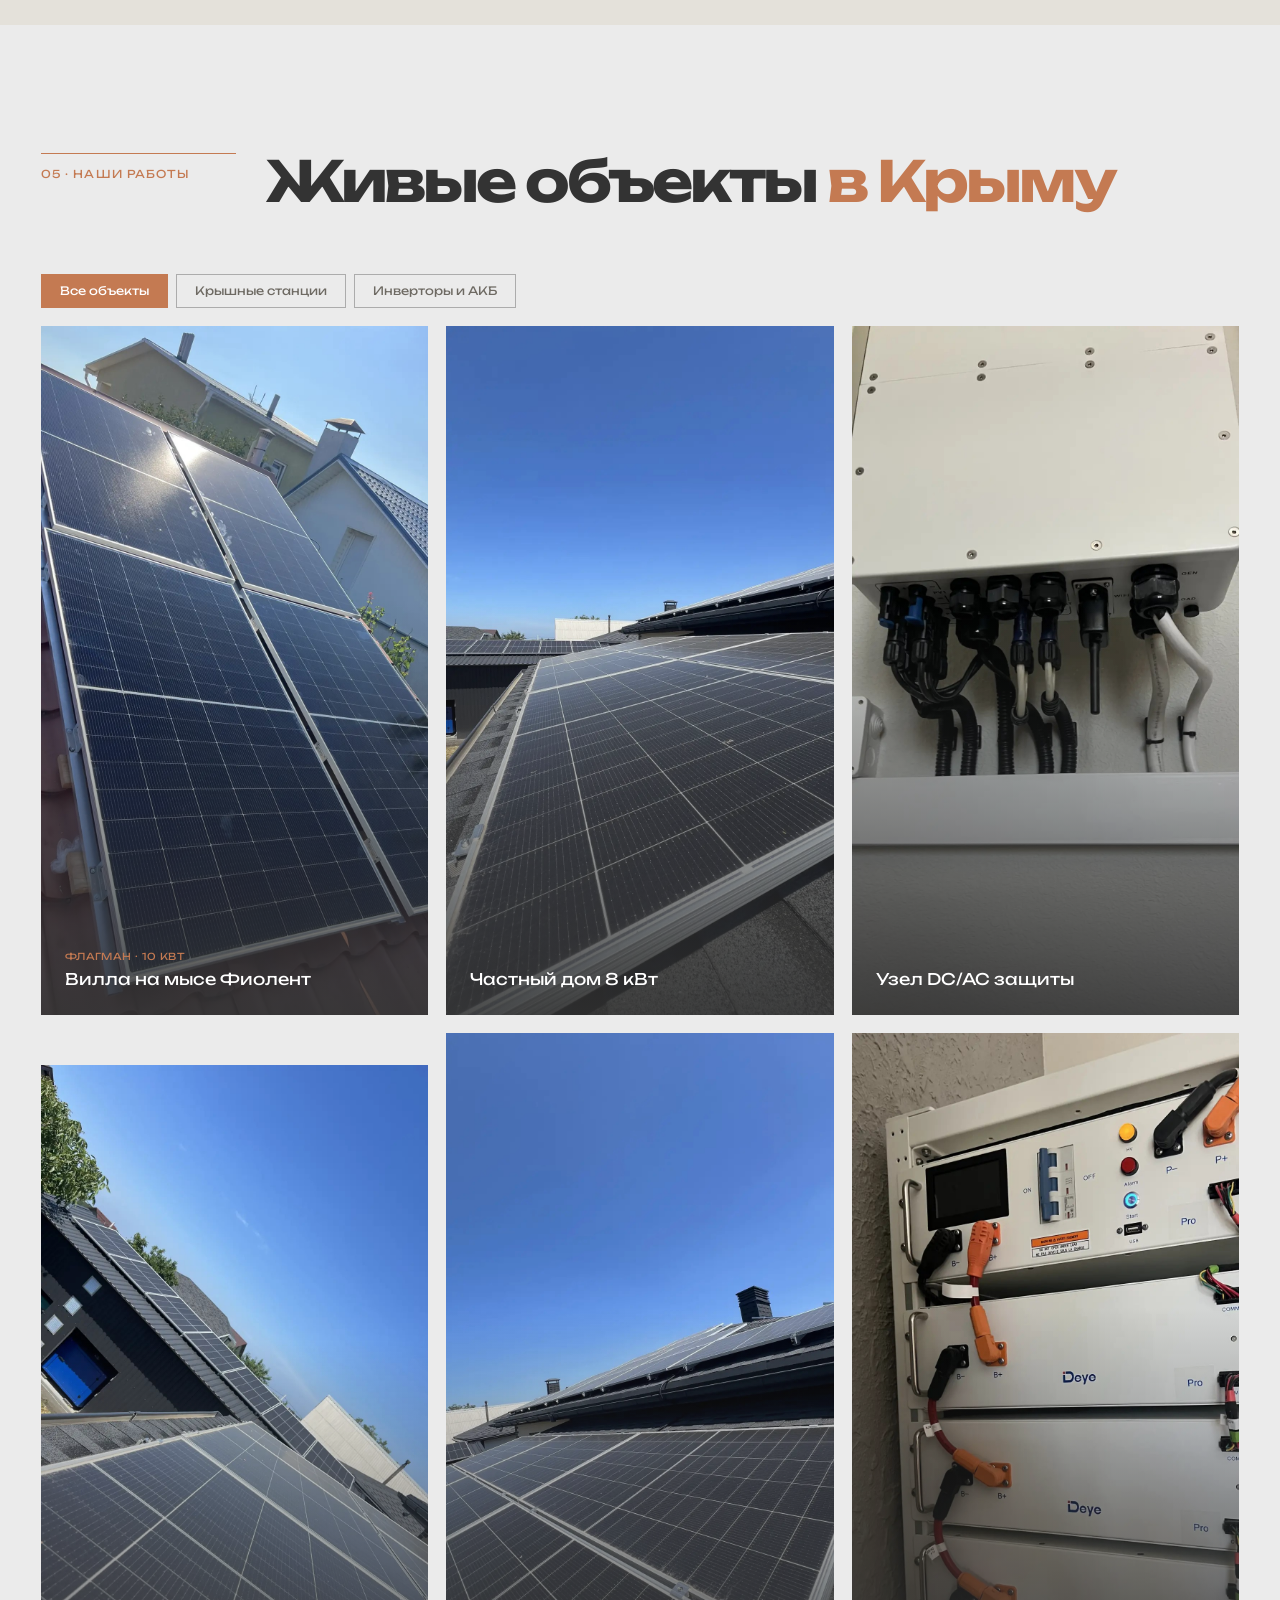
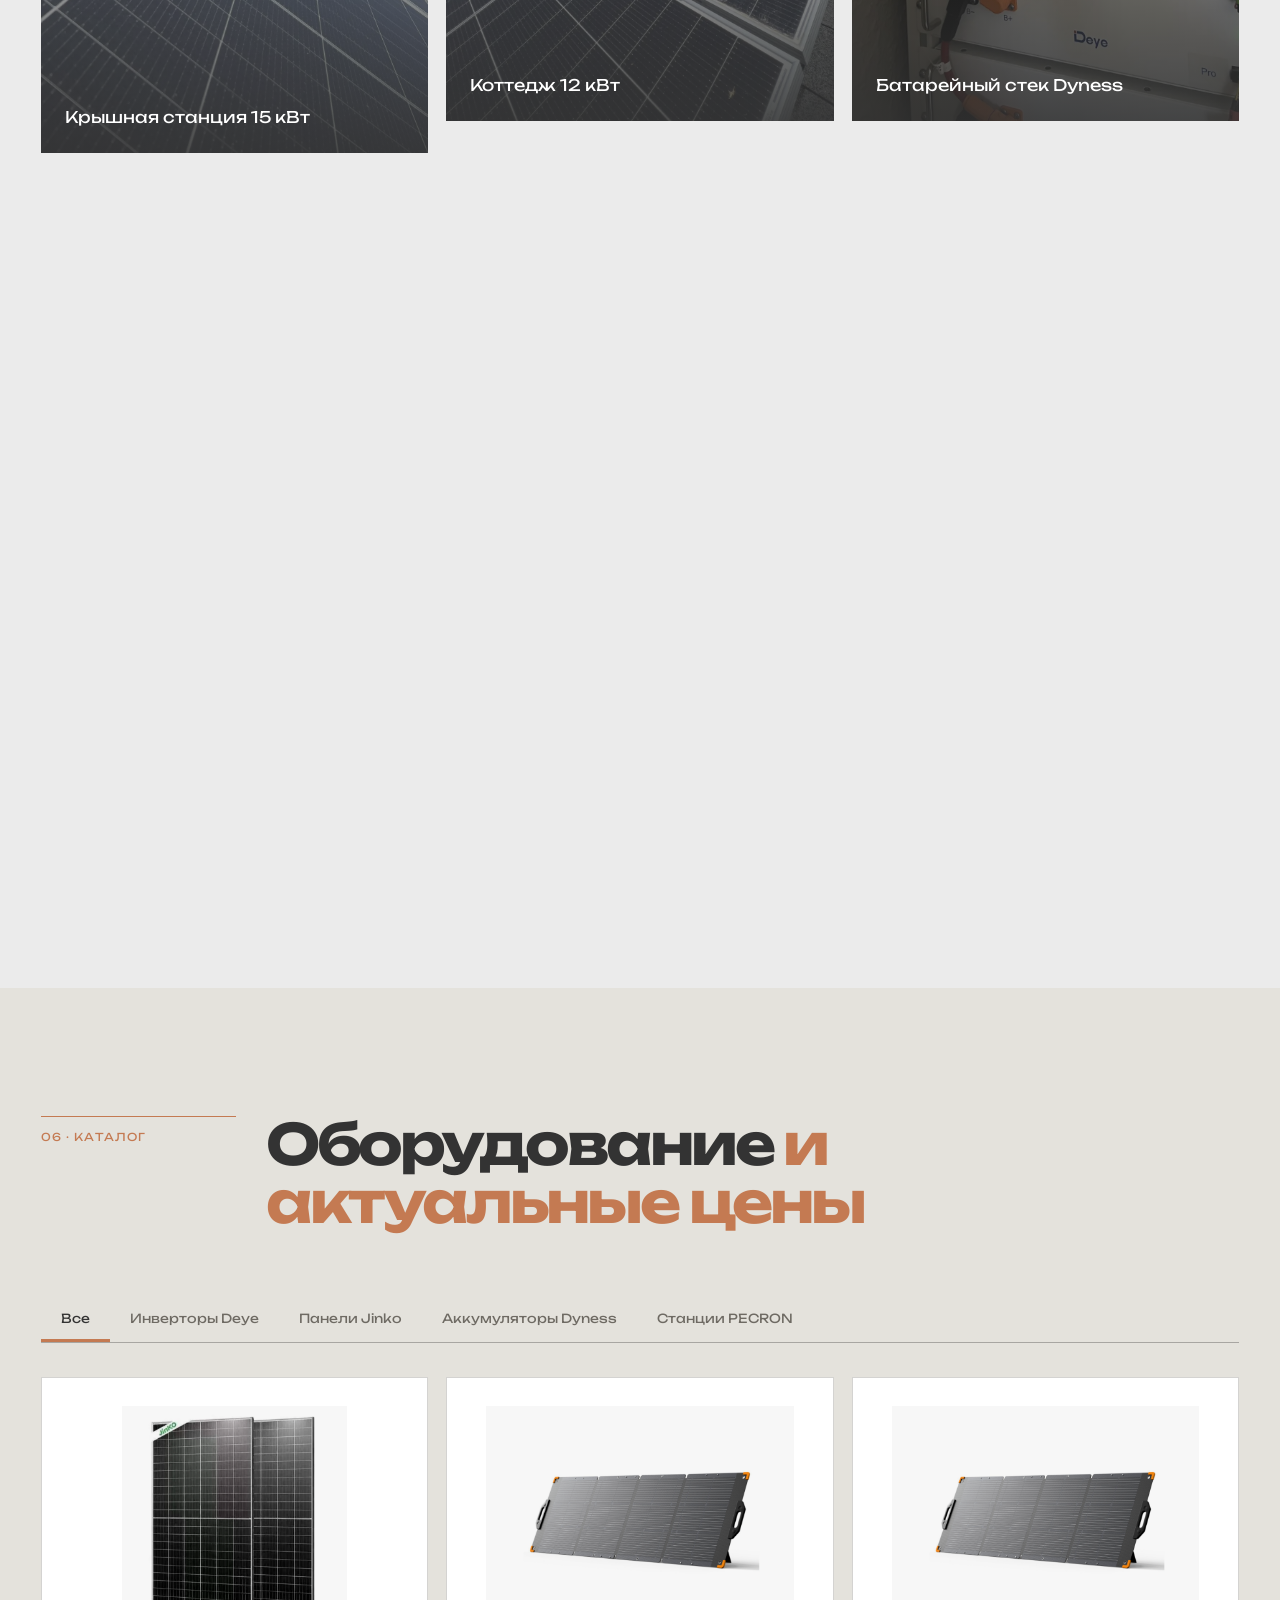
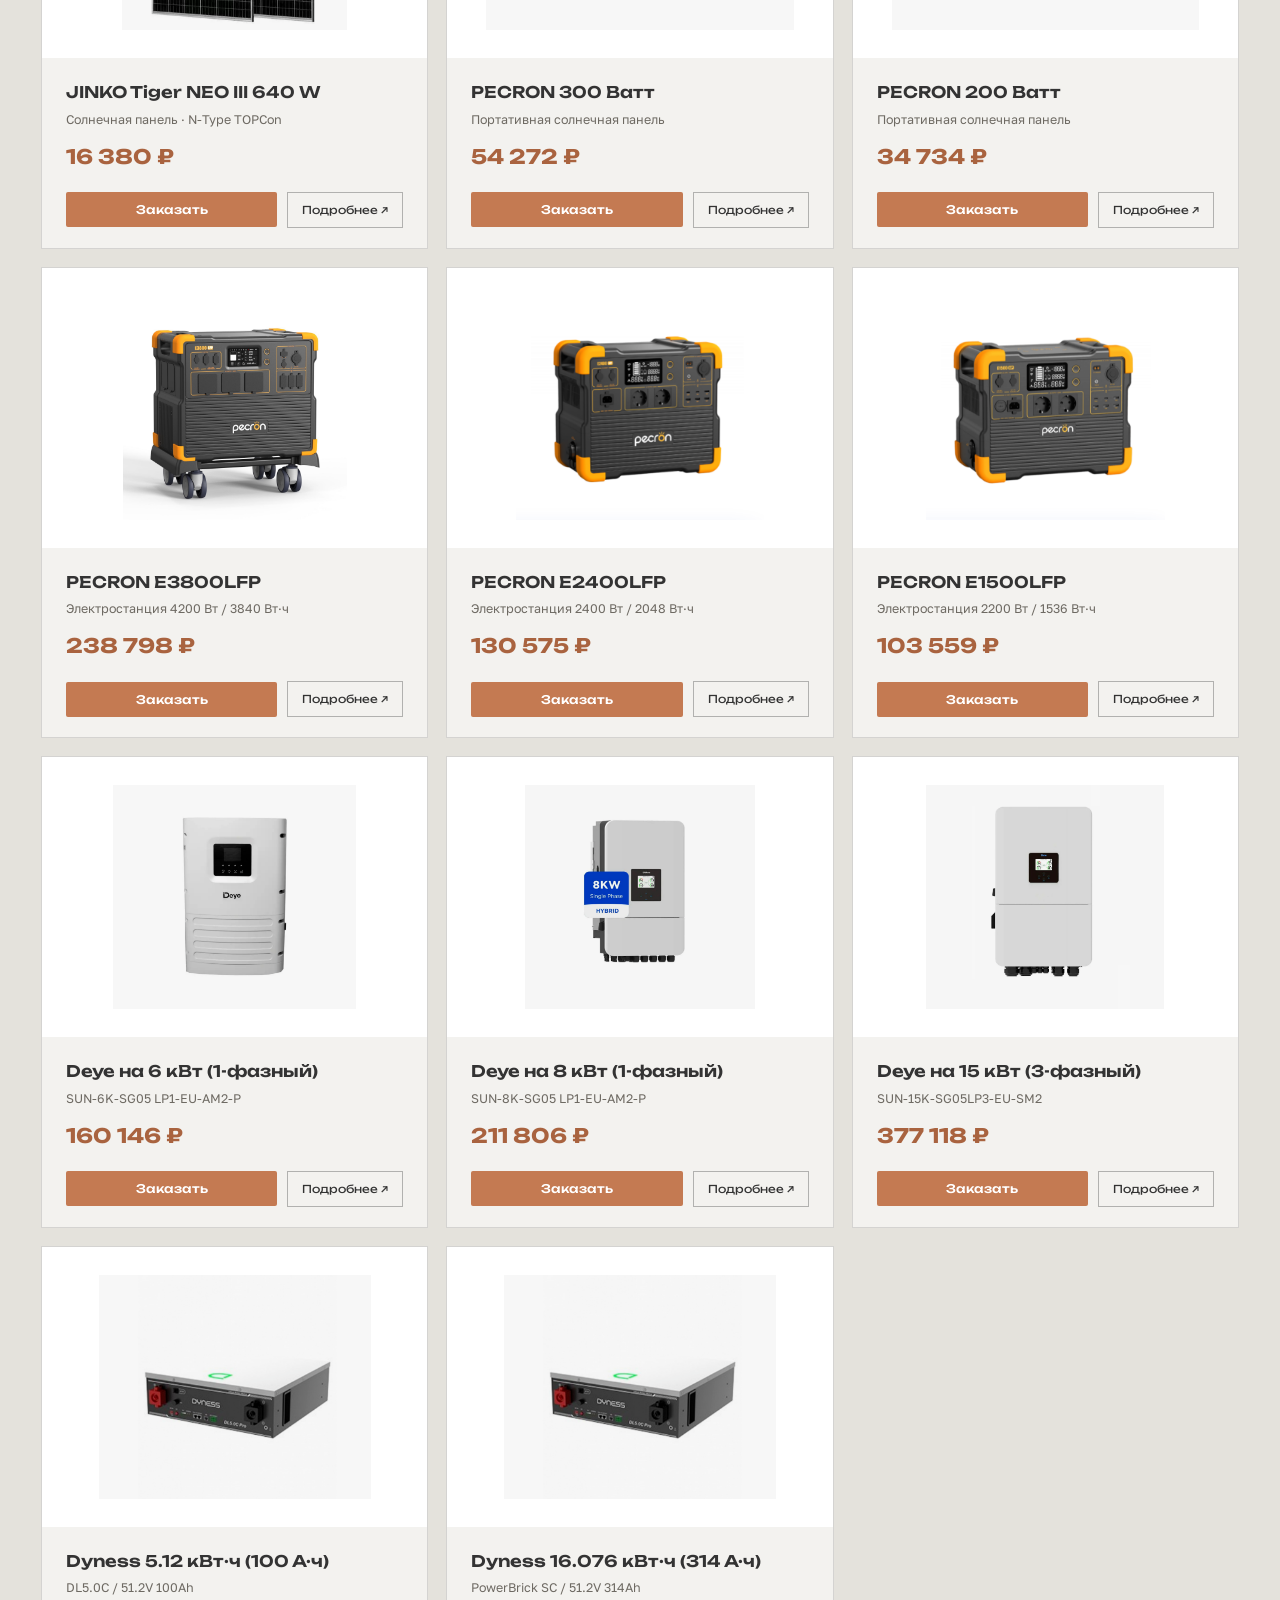
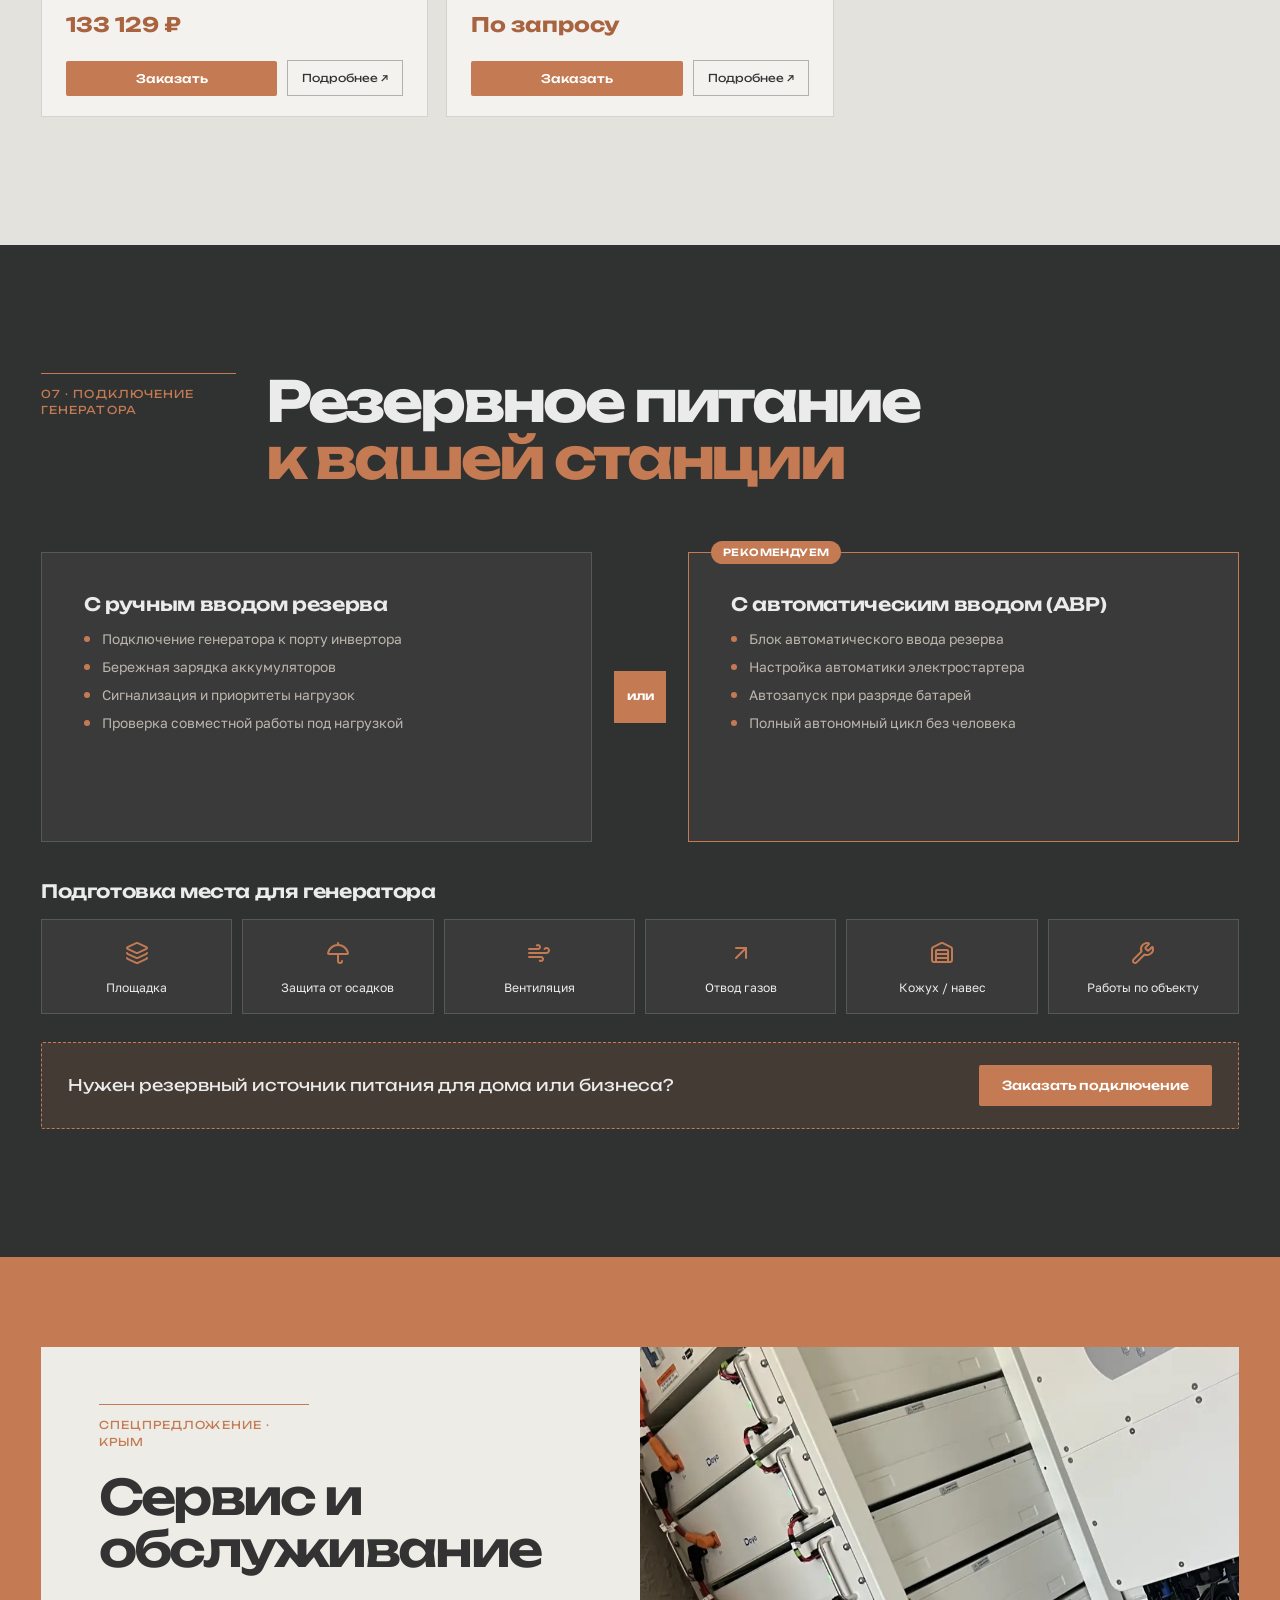
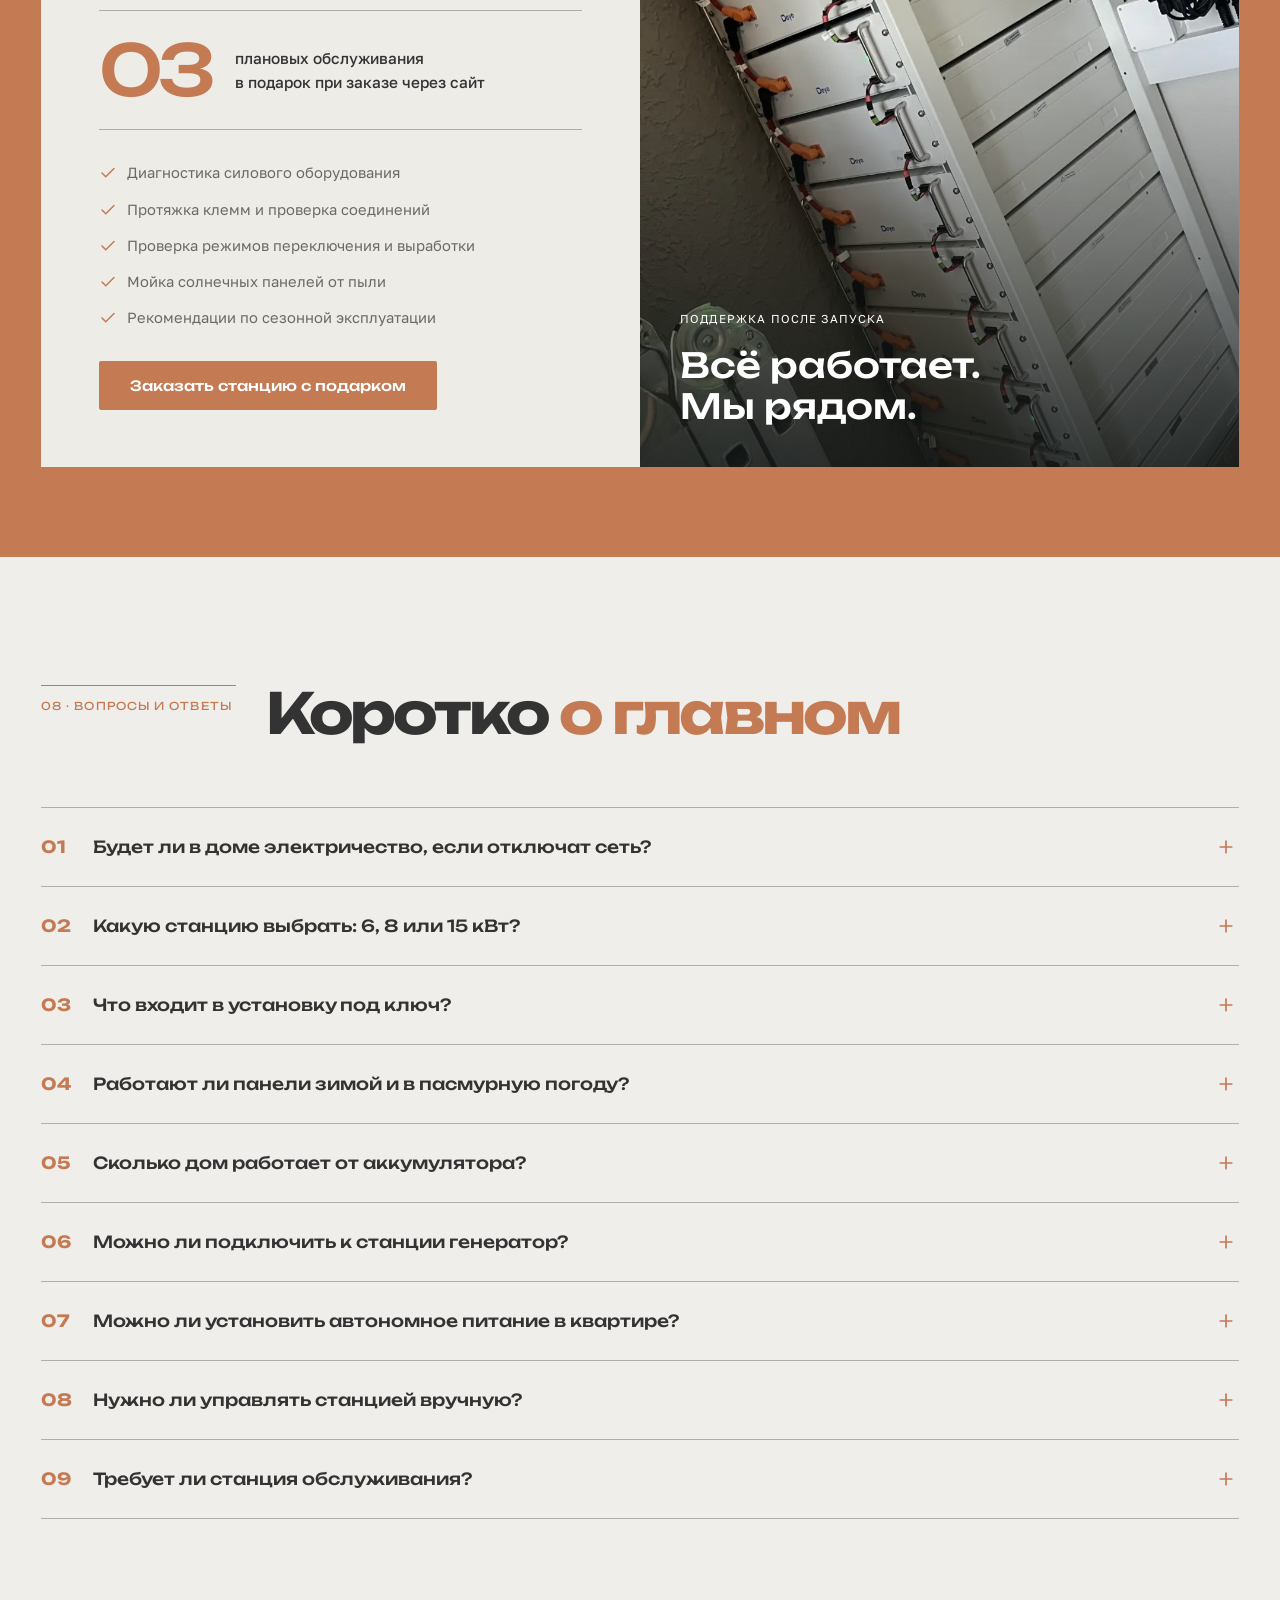
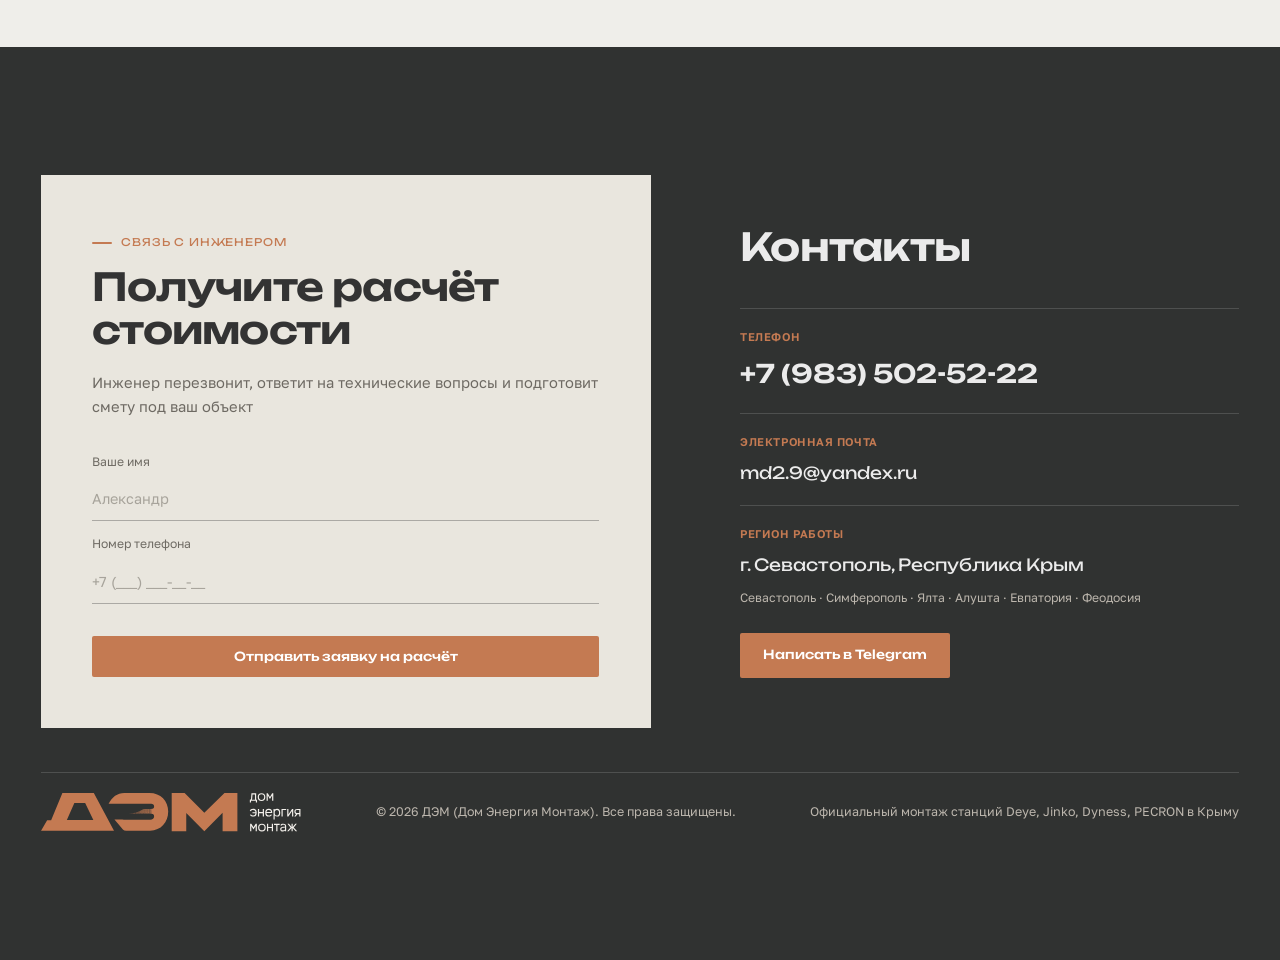
==== commit e4c3548b: "Replace header phone number with call icon" ====
--- a/test/index.html
+++ b/test/index.html
@@ -42,10 +42,7 @@
       <div class="header-right">
         <a href="https://t.me/+79835025222" target="_blank" class="icon-btn" title="Написать в Telegram" aria-label="Telegram"><img src="assets/icons/send.svg" width="22" height="22" alt="">
         </a>
-        <a href="tel:+79835025222" class="header-phone">
-          <span class="header-phone-num">+7 (983) 502-52-22</span>
-          <span class="header-phone-sub">Севастополь и Крым</span>
-        </a>
+        <a href="tel:+79835025222" class="icon-btn header-call" title="Позвонить" aria-label="Позвонить: +7 983 502-52-22"><img src="assets/icons/phone.svg" width="22" height="22" alt=""></a>
         <button class="btn btn-primary btn-sm open-lead-modal" data-title="Заказ консультации инженера">Консультация</button>
         <button class="burger" id="burgerToggle" aria-label="Открыть меню" aria-expanded="false"><span></span><span></span><span></span></button>
       </div>
@@ -609,8 +606,10 @@
           <h2 class="contact-title">Получите расчёт стоимости</h2>
           <p class="contact-sub">Инженер перезвонит, ответит на технические вопросы и подготовит смету под ваш объект</p>
           <form onsubmit="handleLead(event)">
-            <label class="field"><span>Ваше имя</span><input type="text" class="input" placeholder="Александр" required></label>
-            <label class="field"><span>Номер телефона</span><input type="tel" class="input phone-mask" placeholder="+7 (___) ___-__-__" required></label>
+            <input type="hidden" name="context" value="Заявка на расчёт стоимости">
+            <input type="text" name="website" tabindex="-1" autocomplete="off" aria-hidden="true" style="position:absolute;left:-9999px">
+            <label class="field"><span>Ваше имя</span><input type="text" name="name" class="input" placeholder="Александр" autocomplete="name" required></label>
+            <label class="field"><span>Номер телефона</span><input type="tel" name="phone" class="input phone-mask" placeholder="+7 (___) ___-__-__" autocomplete="tel" required></label>
             <button type="submit" class="btn btn-primary btn-block">Отправить заявку на расчёт</button>
           </form>
         </div>
@@ -642,8 +641,10 @@
       <h3 class="modal-title" id="modalLeadTitle">Оставить заявку</h3>
       <p class="modal-sub">Инженер перезвонит в течение 10 минут</p>
       <form onsubmit="handleLeadSubmit(event)">
-        <label class="field"><span>Ваше имя</span><input type="text" class="input" placeholder="Иван" required></label>
-        <label class="field"><span>Телефон</span><input type="tel" class="input phone-mask" placeholder="+7 (___) ___-__-__" required></label>
+        <input type="hidden" name="context" value="Заявка с сайта">
+        <input type="text" name="website" tabindex="-1" autocomplete="off" aria-hidden="true" style="position:absolute;left:-9999px">
+        <label class="field"><span>Ваше имя</span><input type="text" name="name" class="input" placeholder="Иван" autocomplete="name" required></label>
+        <label class="field"><span>Телефон</span><input type="tel" name="phone" class="input phone-mask" placeholder="+7 (___) ___-__-__" autocomplete="tel" required></label>
         <button type="submit" class="btn btn-primary btn-block">Подтвердить заявку</button>
       </form>
     </div>
@@ -661,7 +662,7 @@
   <!-- Уведомление -->
   <div class="toast" id="toast">Спасибо! Заявка зарегистрирована. Инженер ДЭМ свяжется с вами.</div>
 
-  <script src="js/main.js"></script>
+  <script src="js/main.js?v=20261017-leads"></script>
   <script src="js/quiz.js?v=20261011-mobile"></script>
 </body>
 </html>
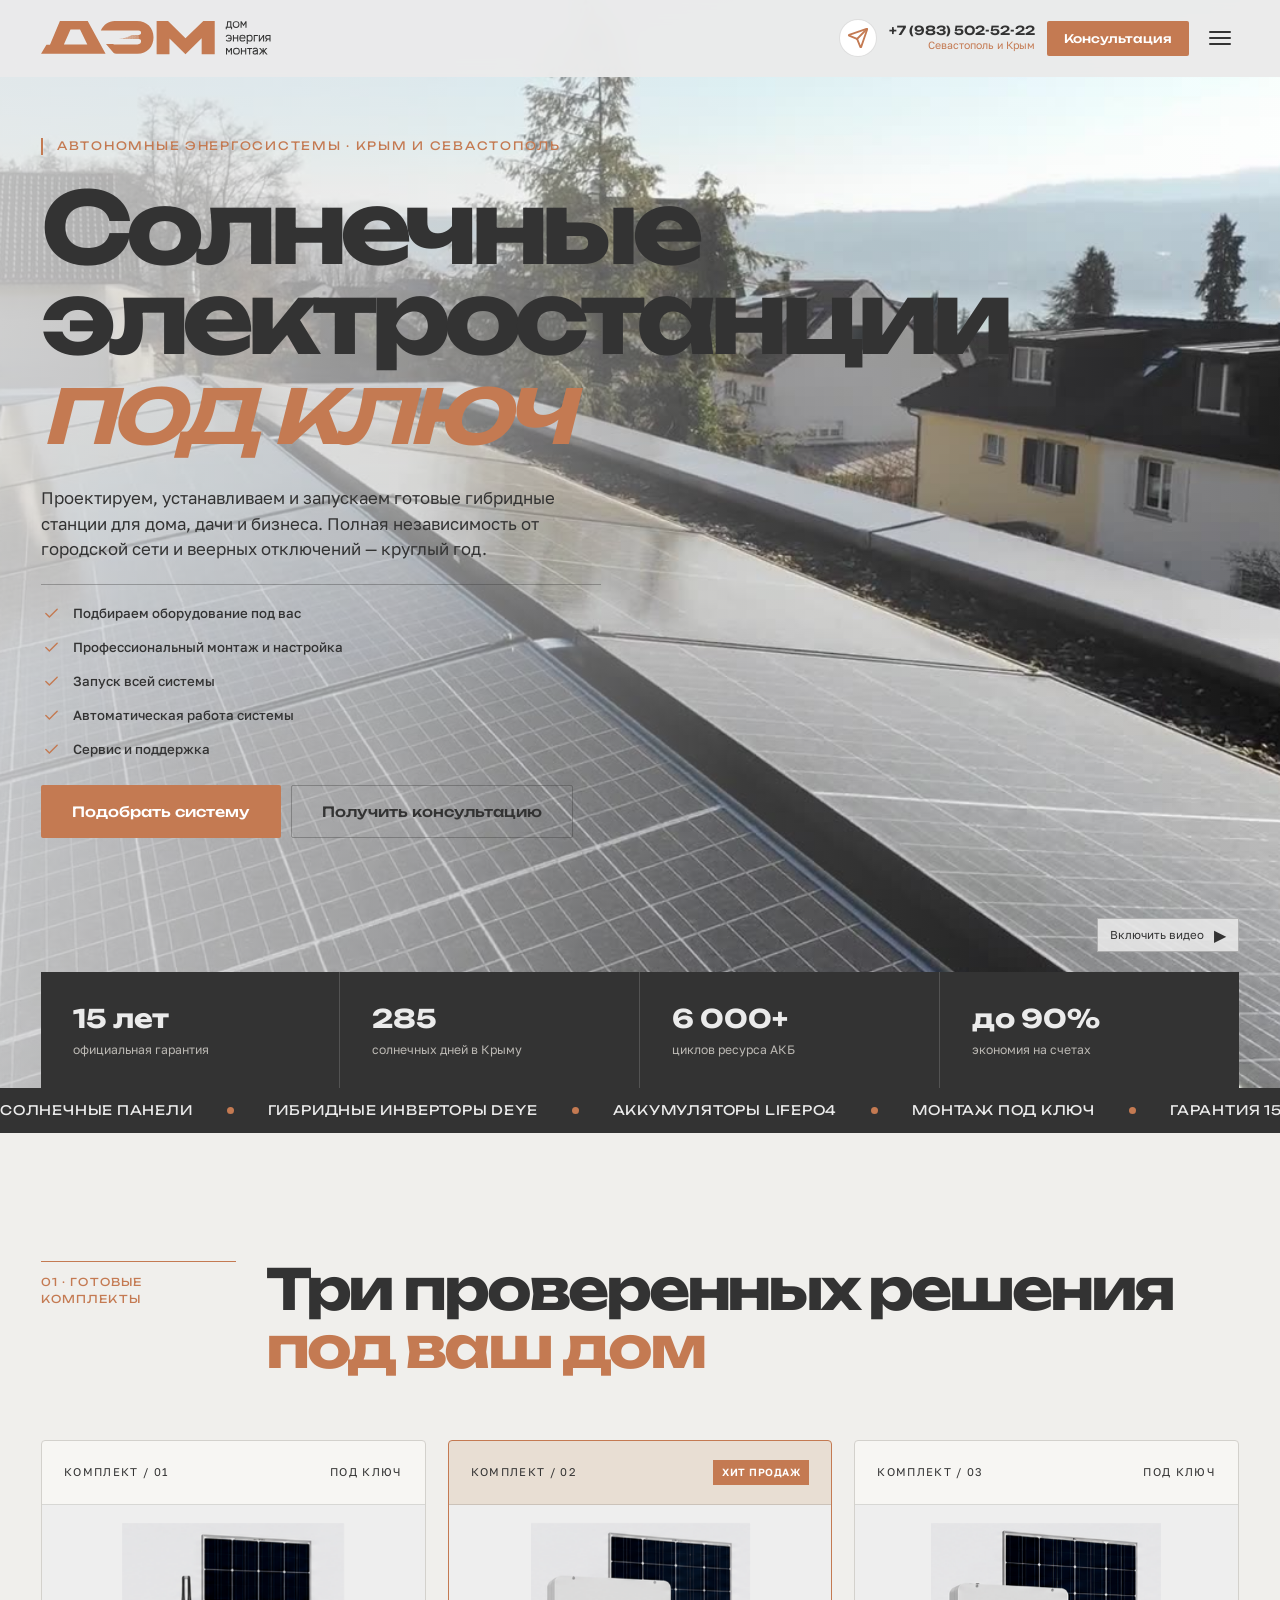
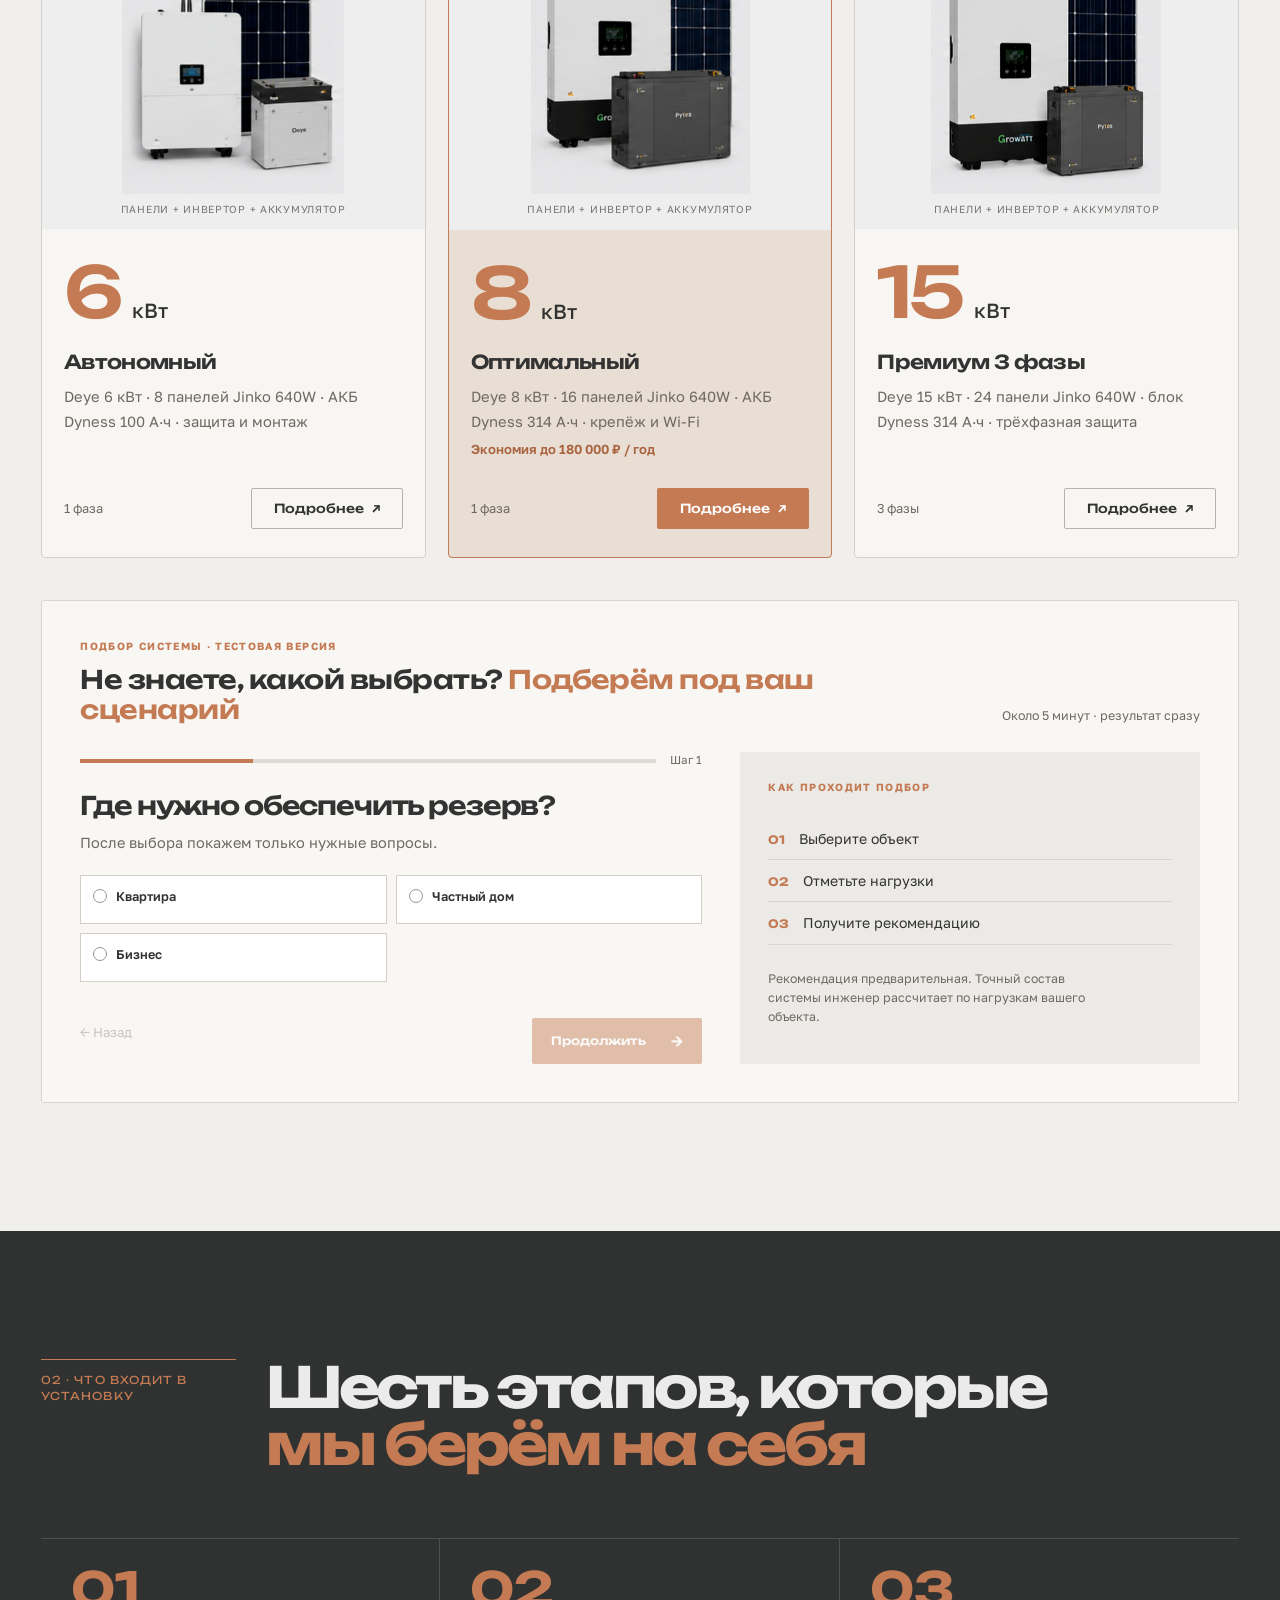
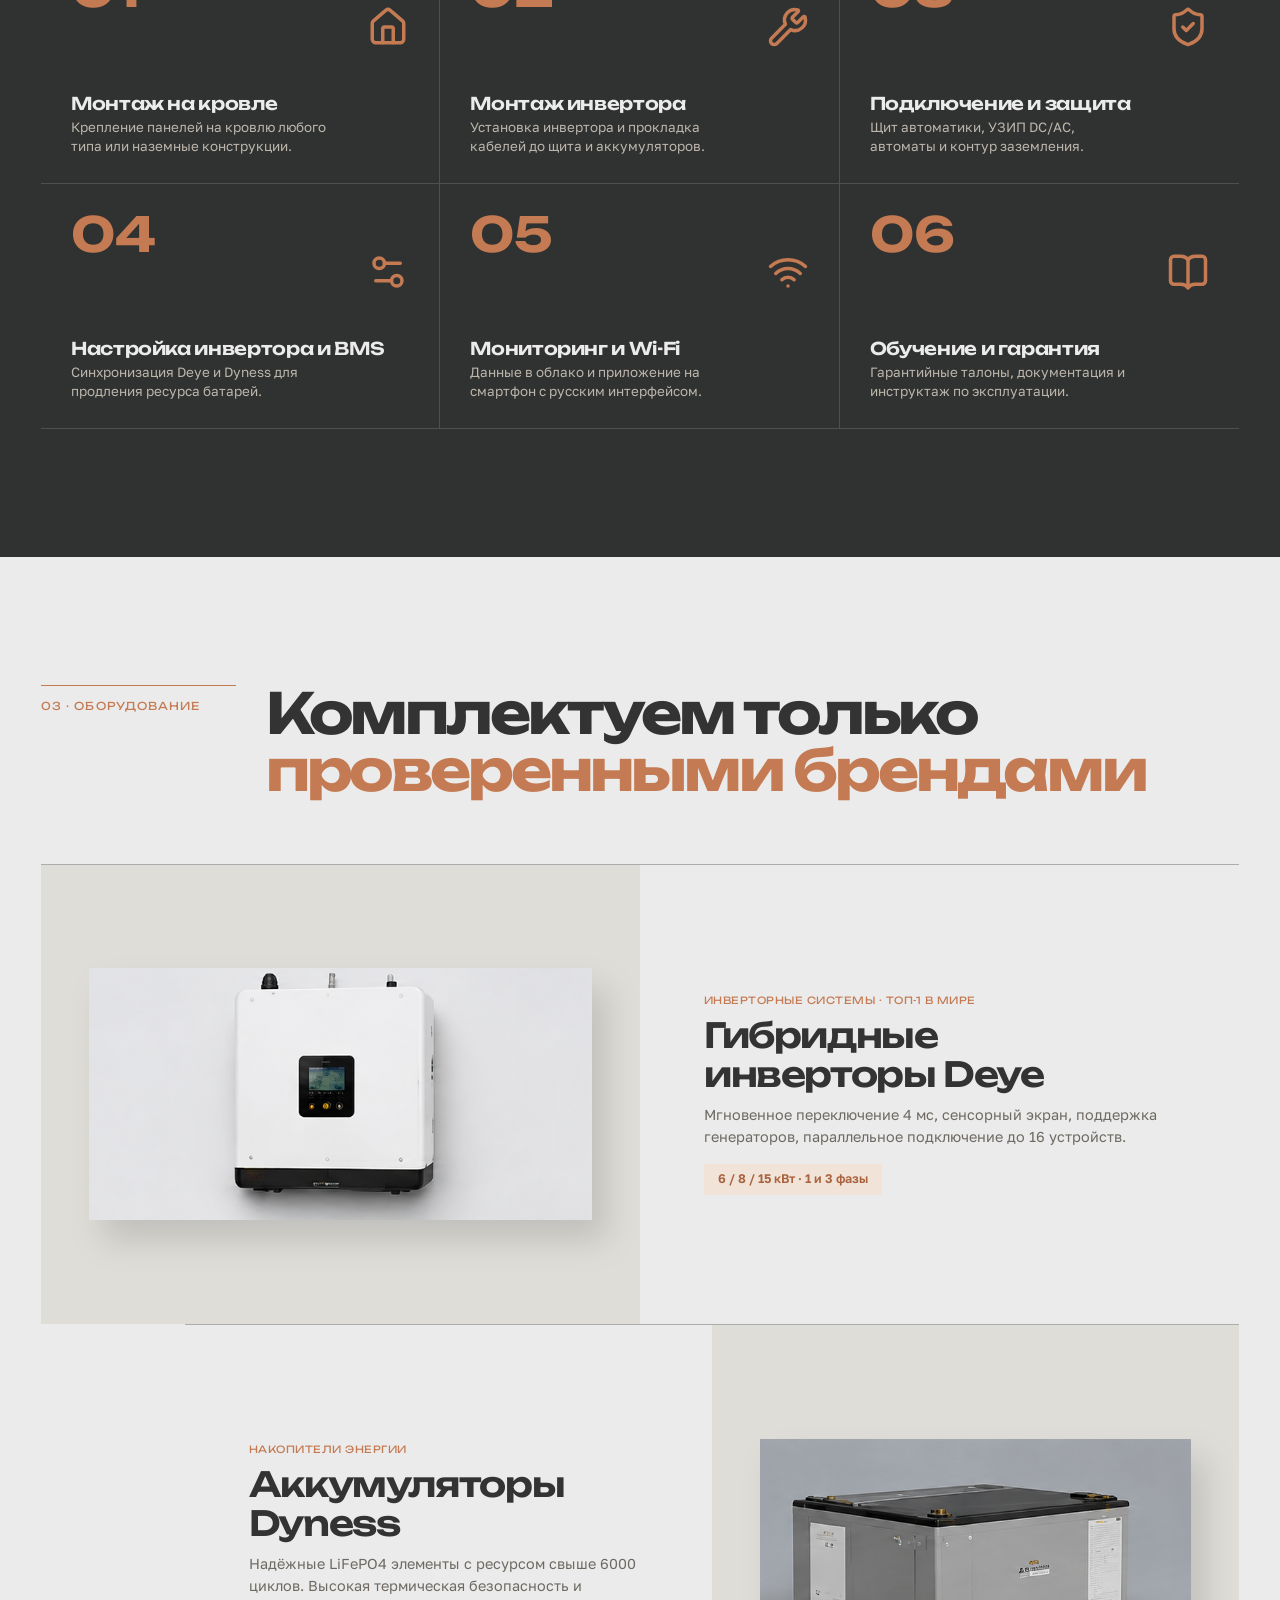
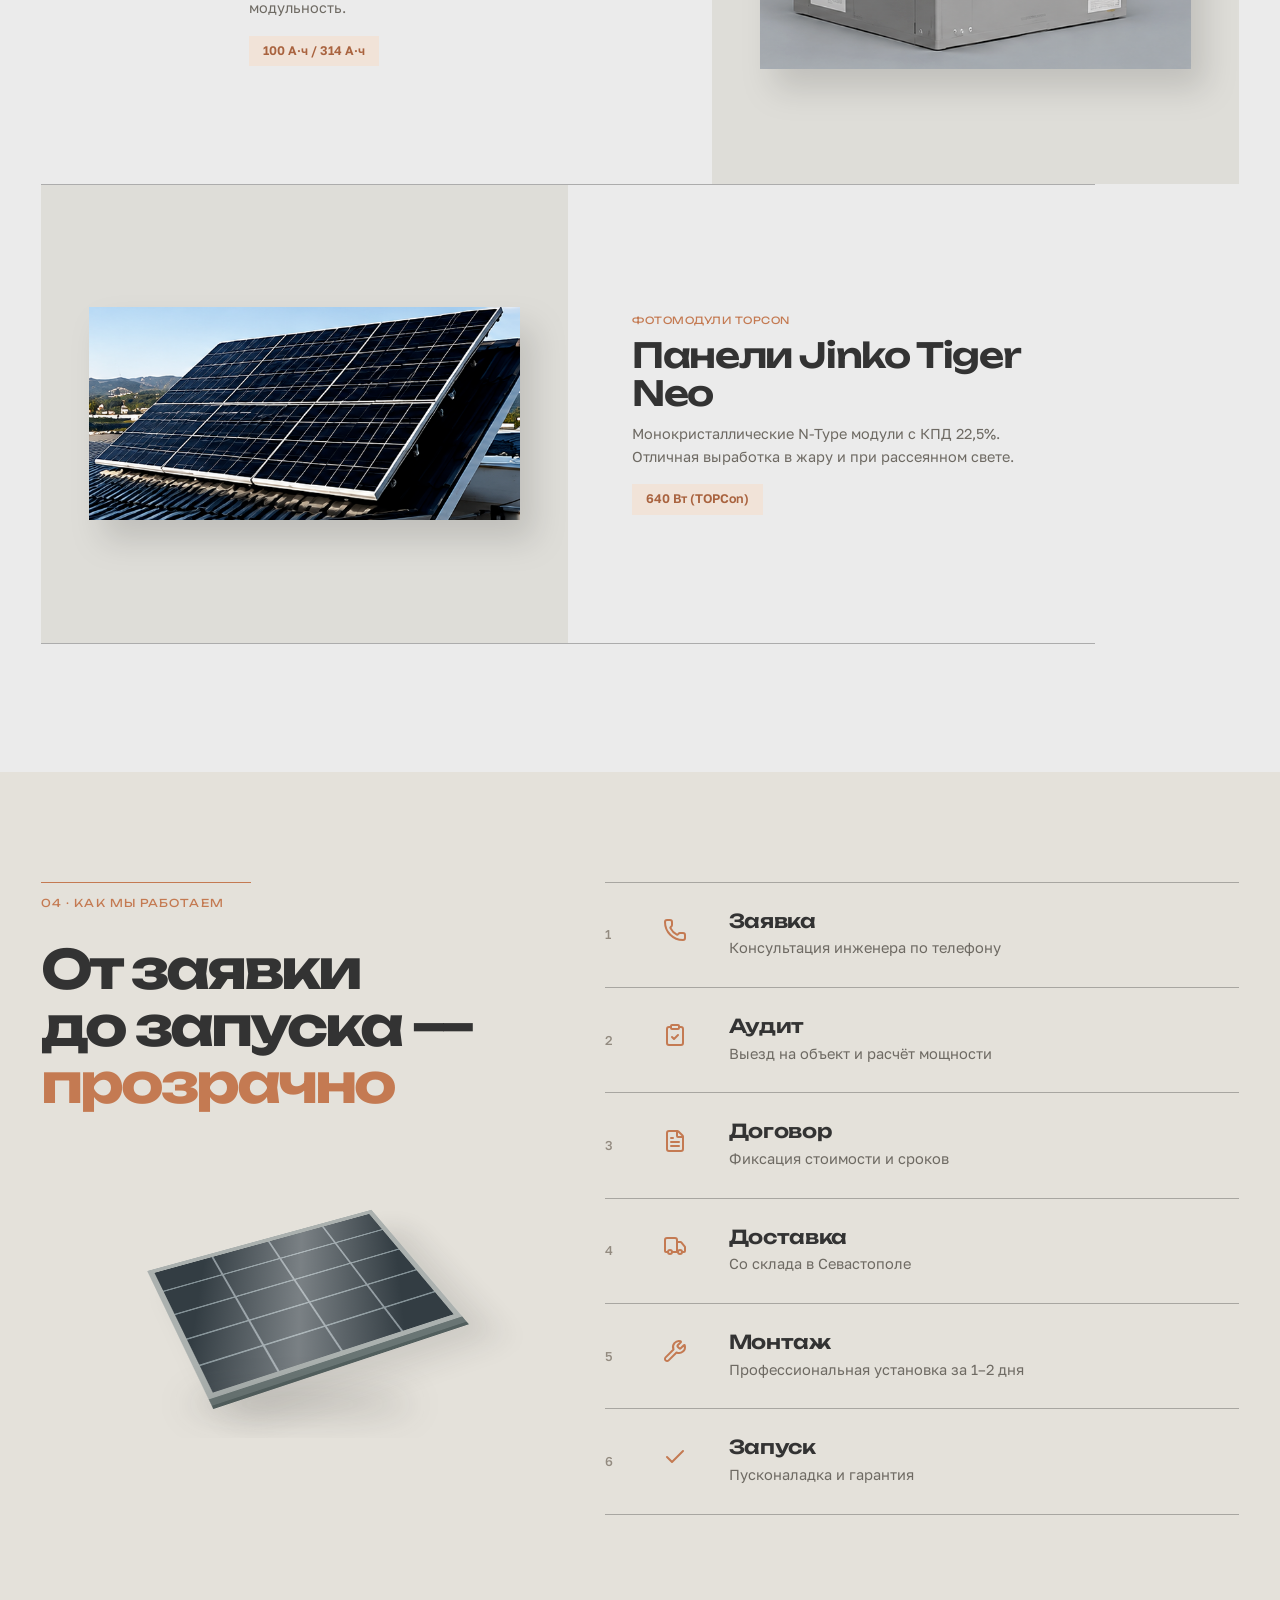
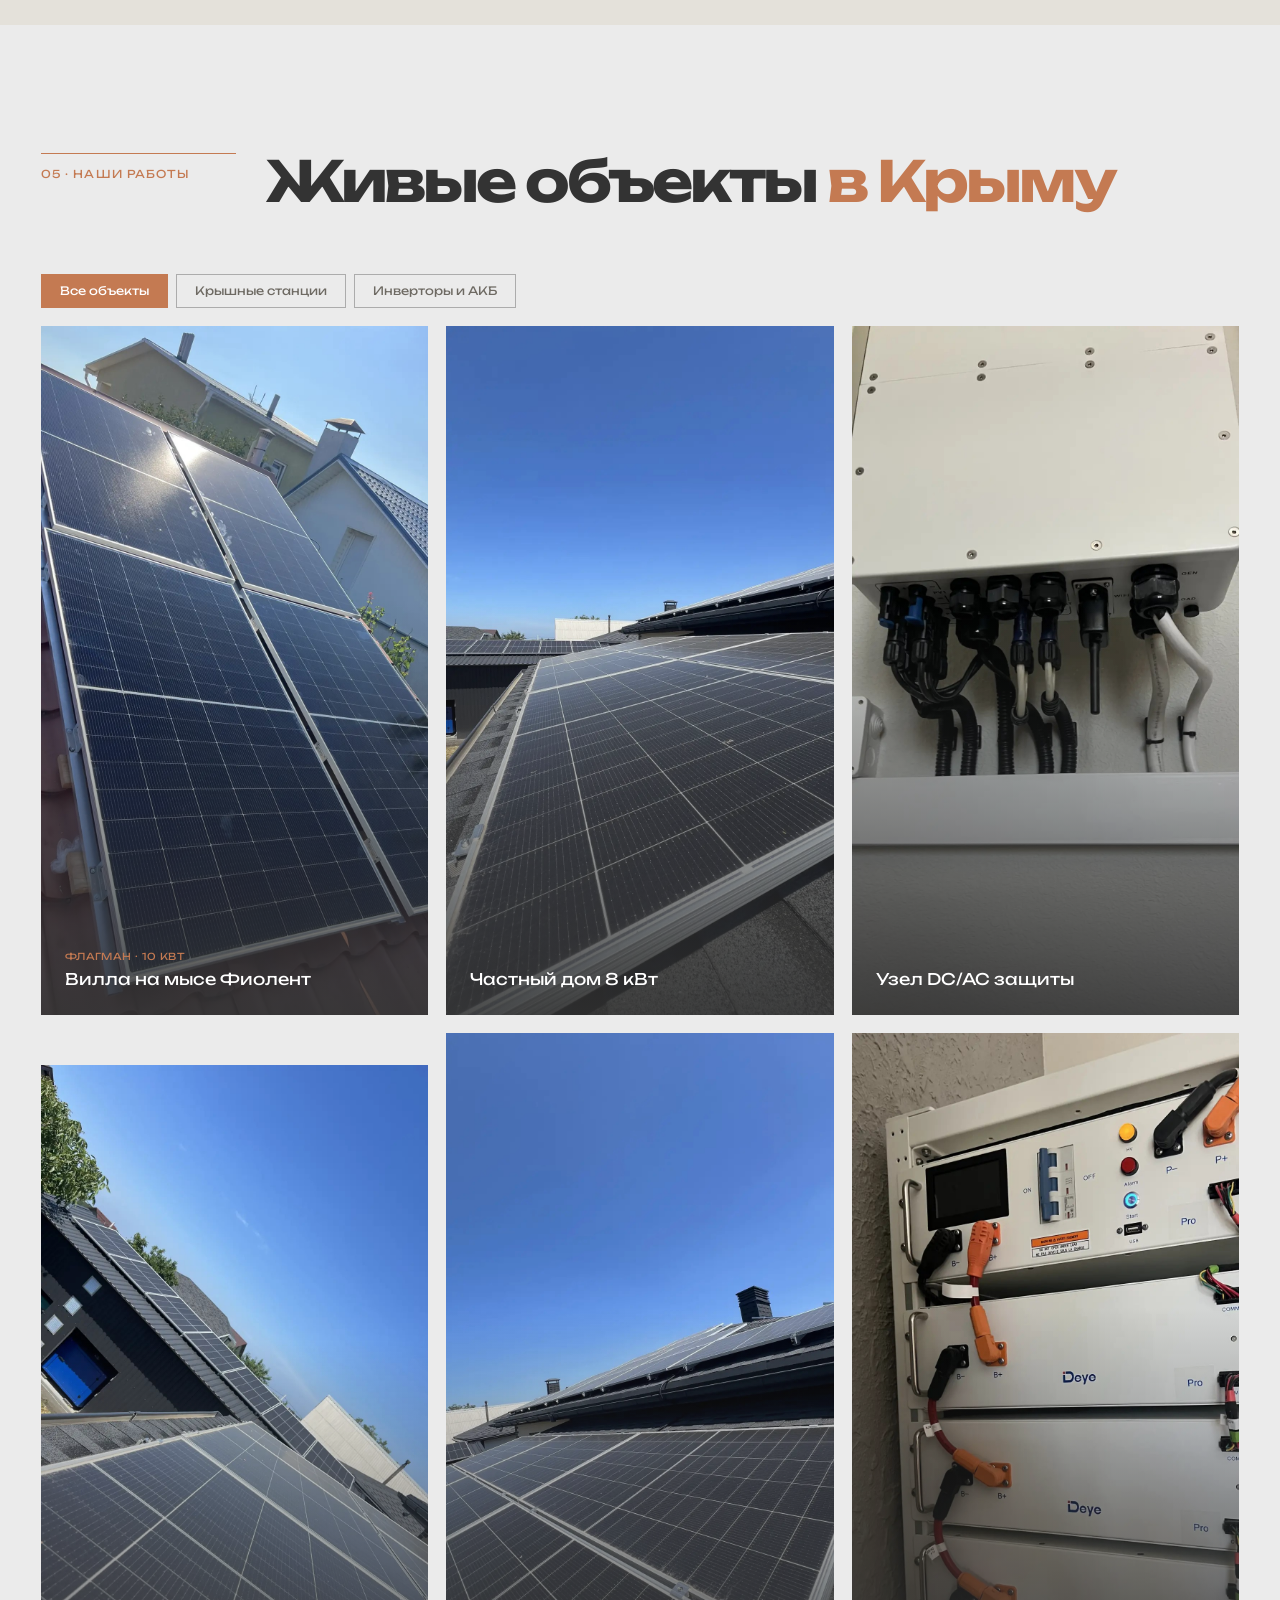
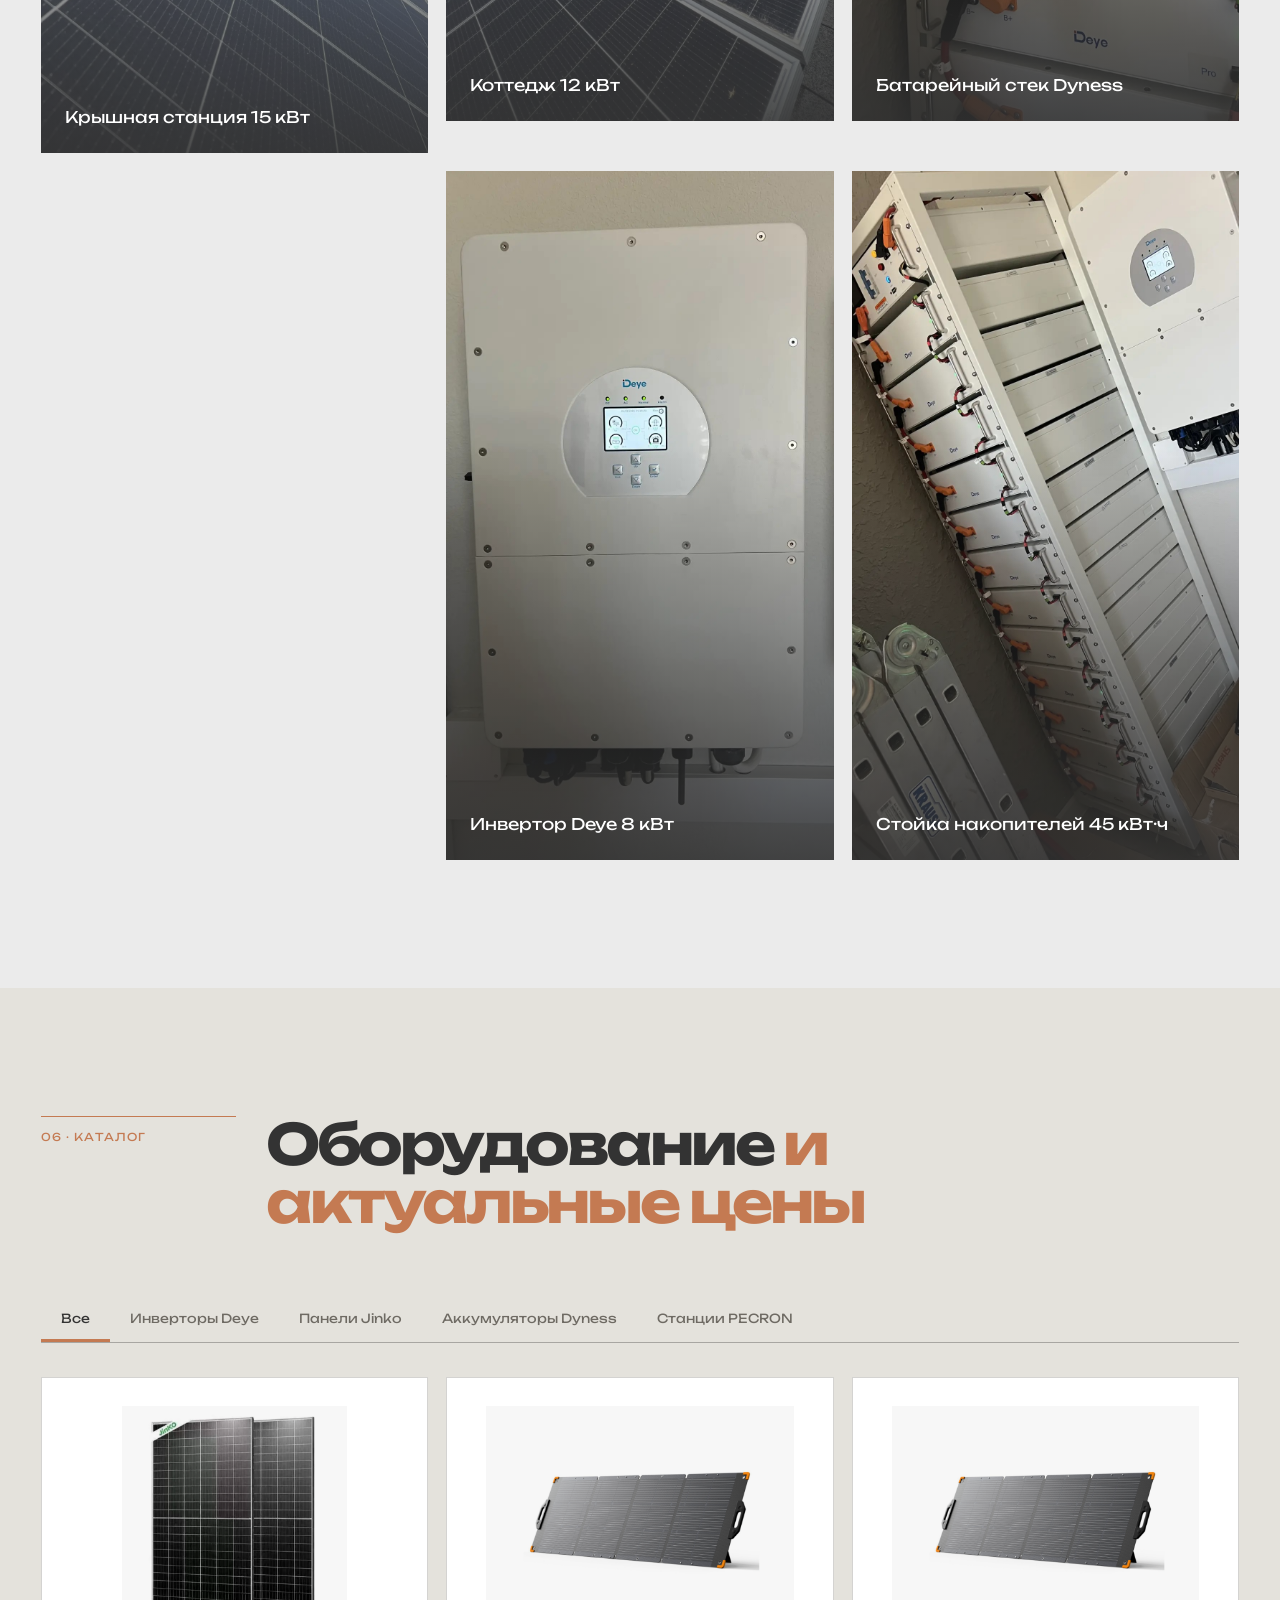
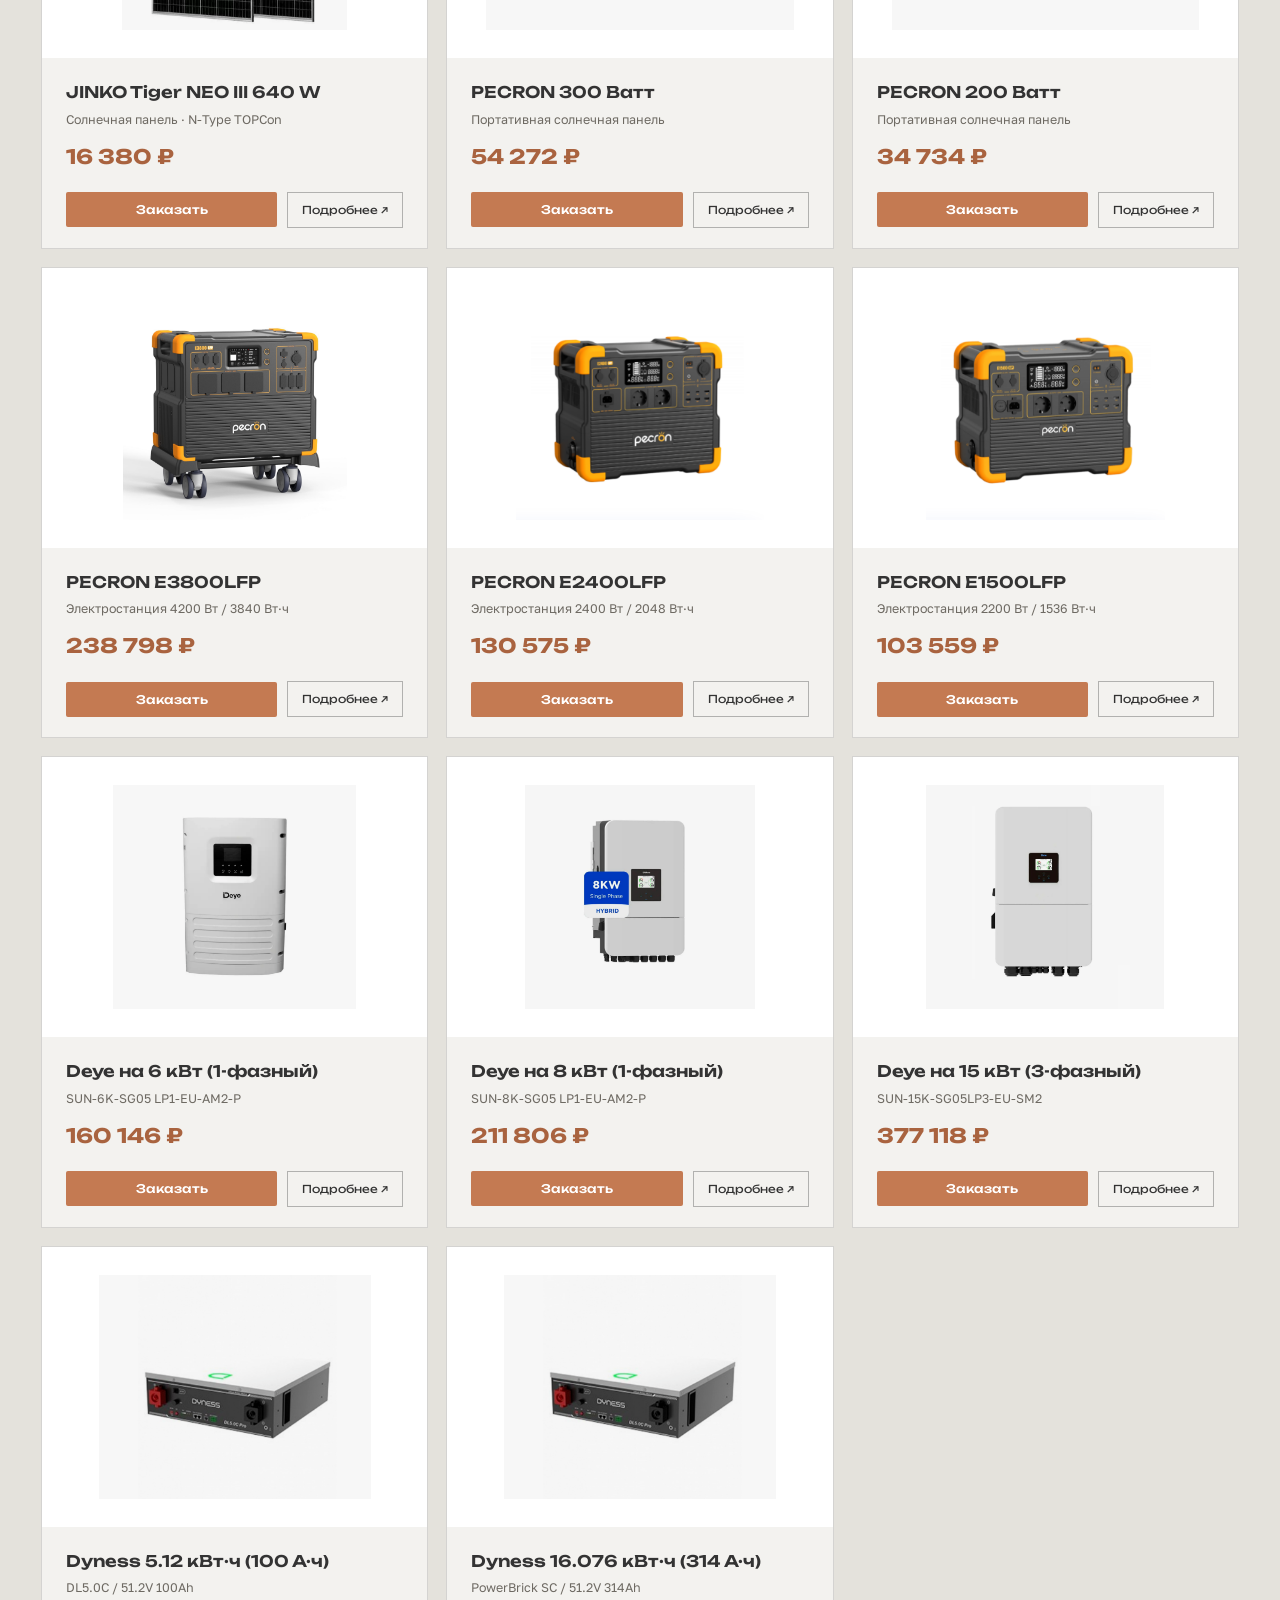
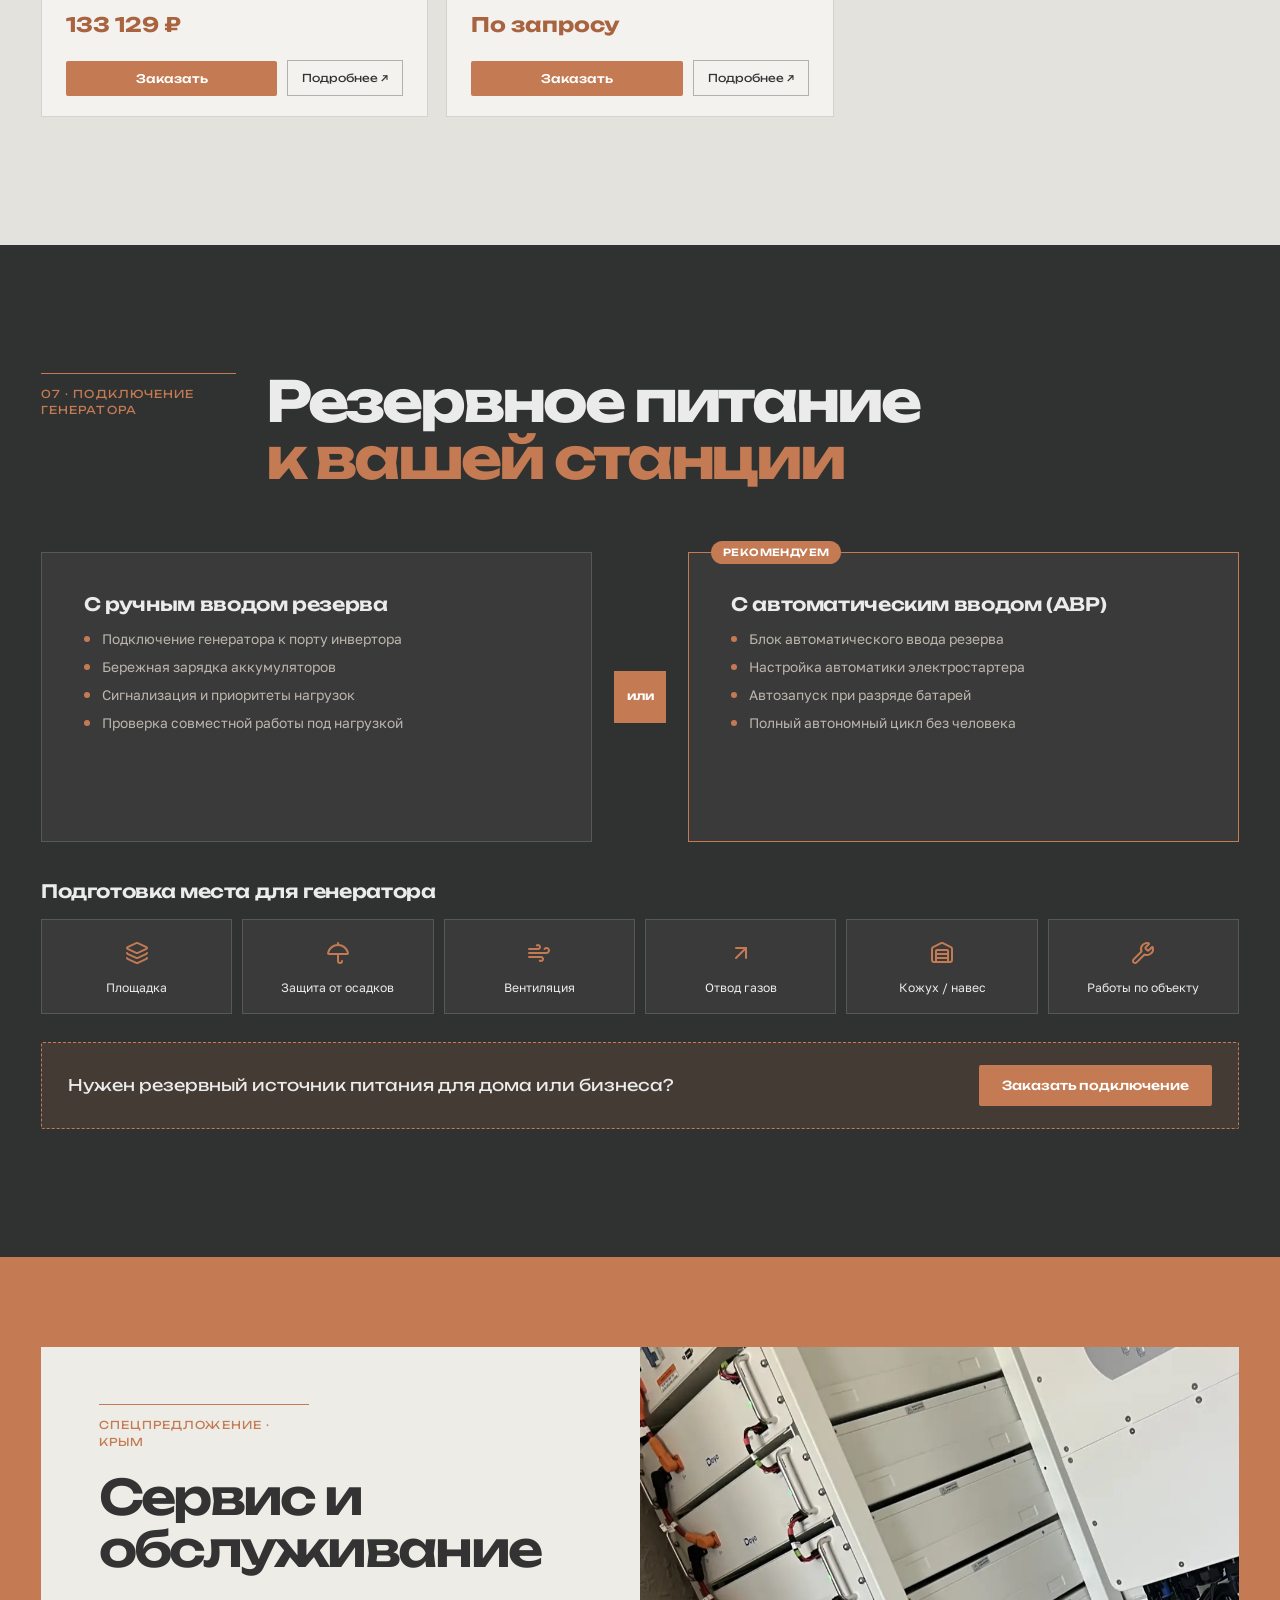
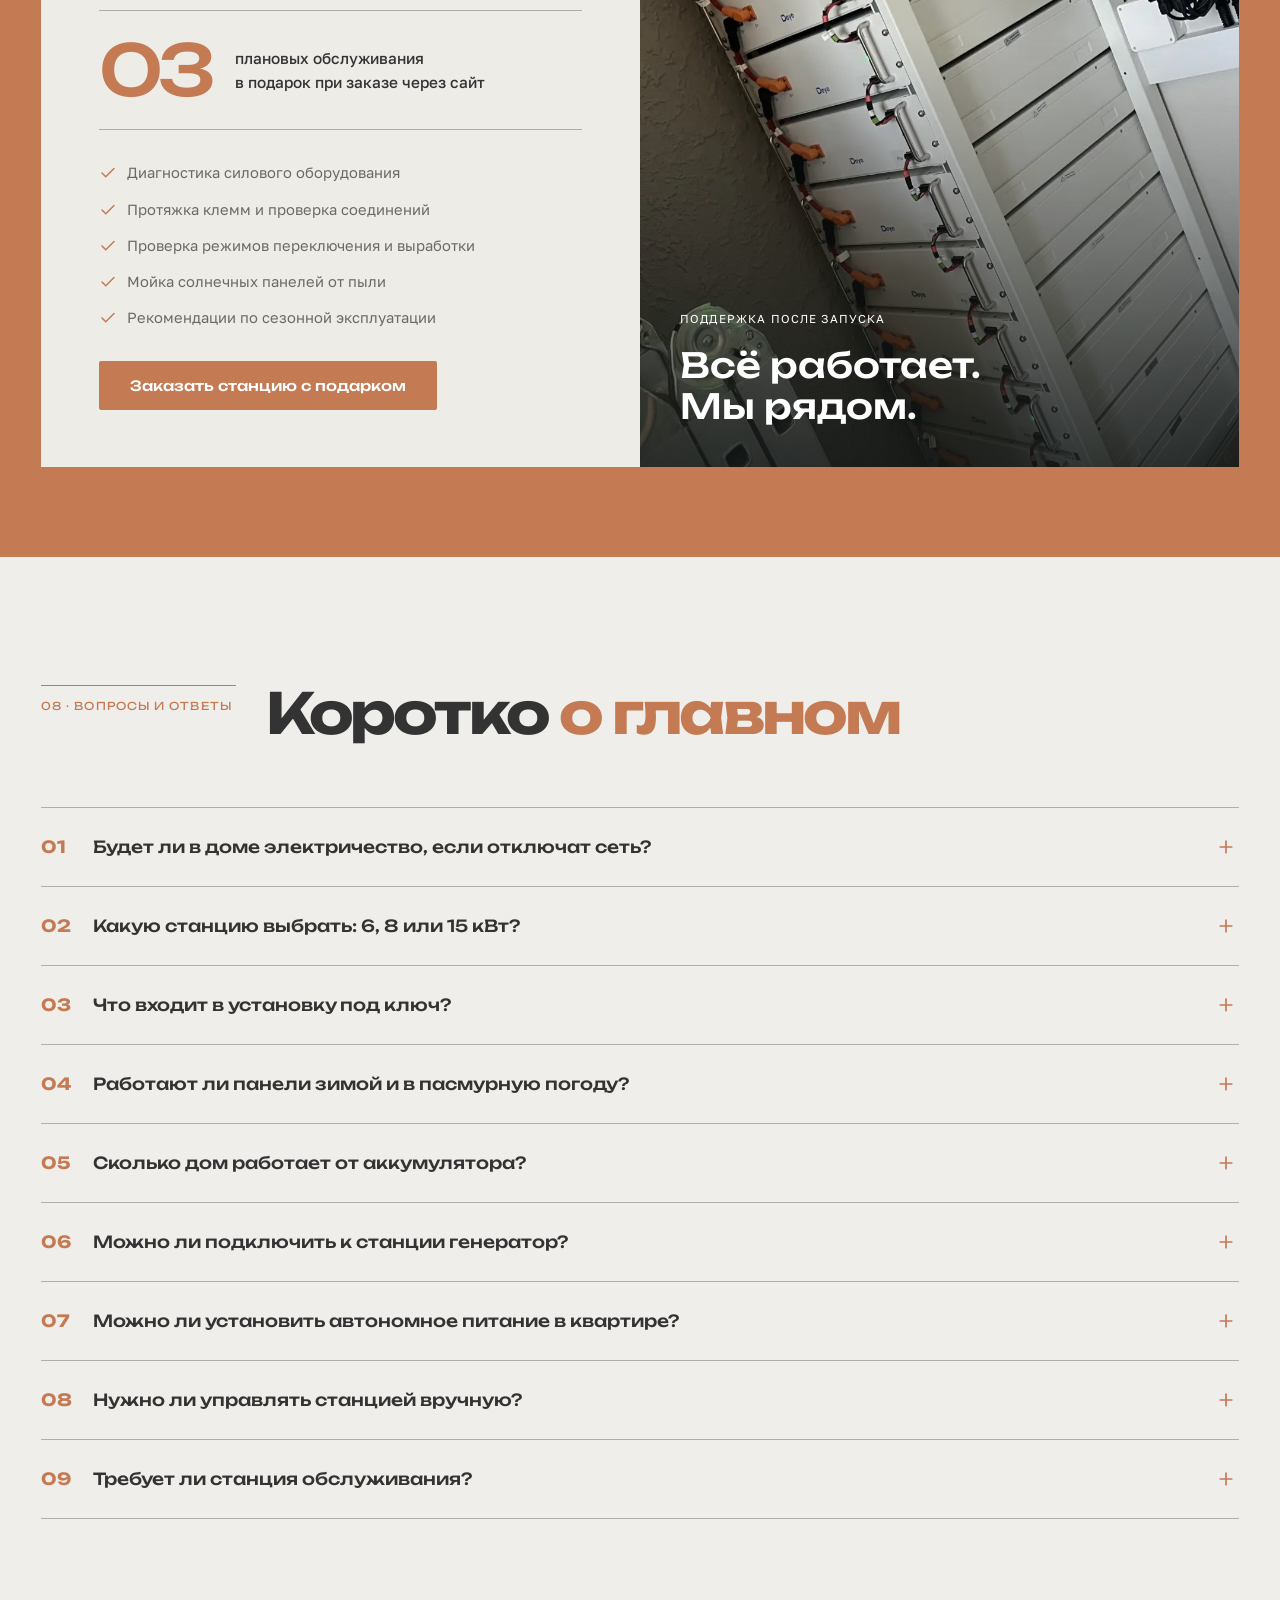
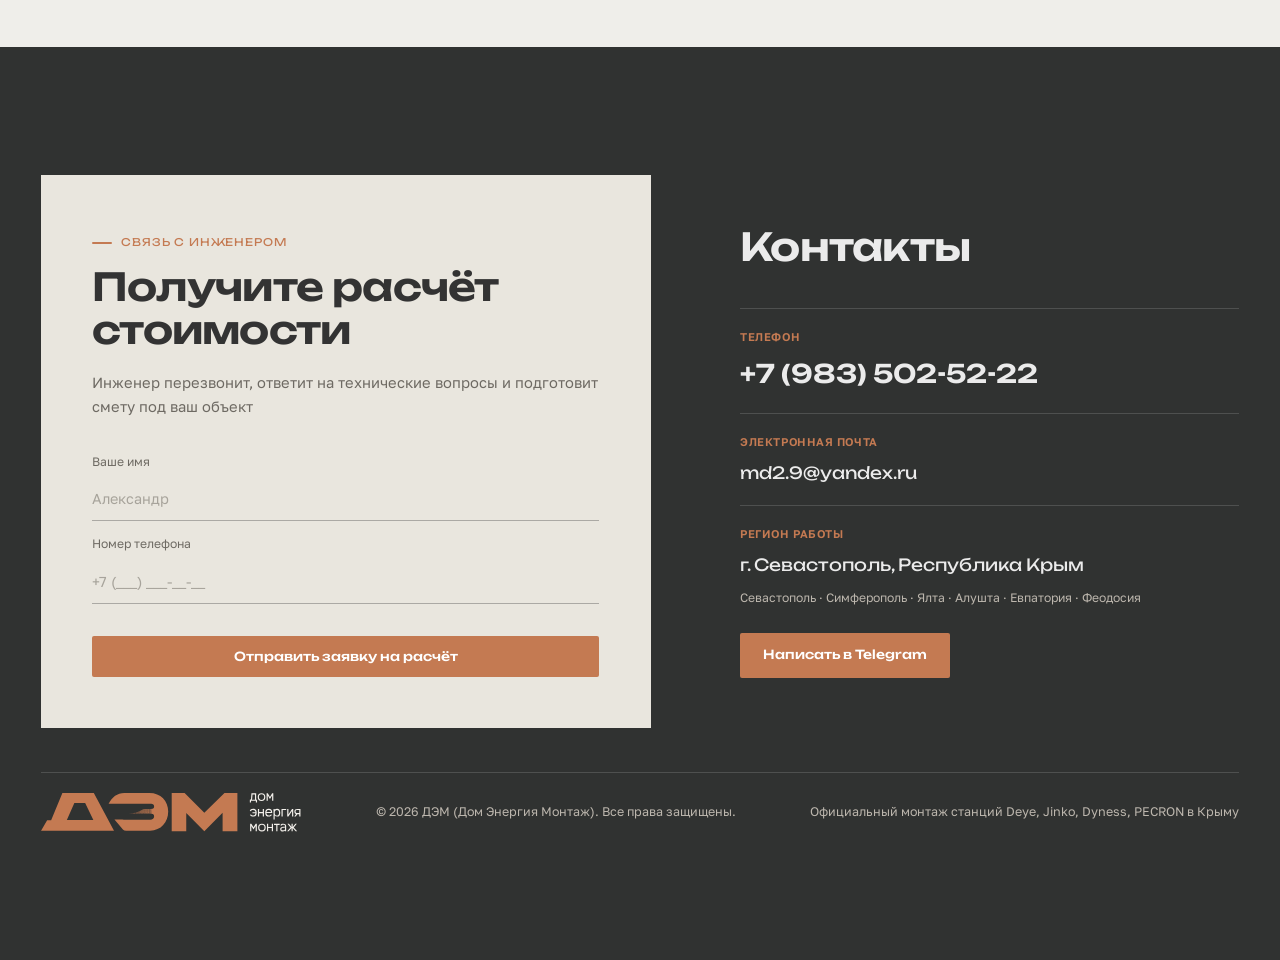
==== commit 43fb020e: "Show phone number on desktop and call icon on mobile" ====
--- a/test/index.html
+++ b/test/index.html
@@ -14,7 +14,7 @@
   <link href="https://fonts.googleapis.com/css2?family=Golos+Text:wght@400;500;600;700&family=Unbounded:wght@400;500;600;700;800&display=swap" rel="stylesheet">
 
   <link rel="stylesheet" href="css/style.css">
-  <link rel="stylesheet" href="css/refinements.css?v=20261017-logo-small">
+  <link rel="stylesheet" href="css/refinements.css?v=20261018-responsive-phone">
   <link rel="stylesheet" href="css/quiz.css?v=20261011-mobile">
 </head>
 <body>
@@ -42,7 +42,11 @@
       <div class="header-right">
         <a href="https://t.me/+79835025222" target="_blank" class="icon-btn" title="Написать в Telegram" aria-label="Telegram"><img src="assets/icons/send.svg" width="22" height="22" alt="">
         </a>
-        <a href="tel:+79835025222" class="icon-btn header-call" title="Позвонить" aria-label="Позвонить: +7 983 502-52-22"><img src="assets/icons/phone.svg" width="22" height="22" alt=""></a>
+        <a href="tel:+79835025222" class="header-phone header-phone-desktop" aria-label="Позвонить: +7 983 502-52-22">
+          <span class="header-phone-num">+7 (983) 502-52-22</span>
+          <span class="header-phone-sub">Севастополь и Крым</span>
+        </a>
+        <a href="tel:+79835025222" class="icon-btn header-call-mobile" title="Позвонить" aria-label="Позвонить: +7 983 502-52-22"><img src="assets/icons/phone.svg" width="22" height="22" alt=""></a>
         <button class="btn btn-primary btn-sm open-lead-modal" data-title="Заказ консультации инженера">Консультация</button>
         <button class="burger" id="burgerToggle" aria-label="Открыть меню" aria-expanded="false"><span></span><span></span><span></span></button>
       </div>
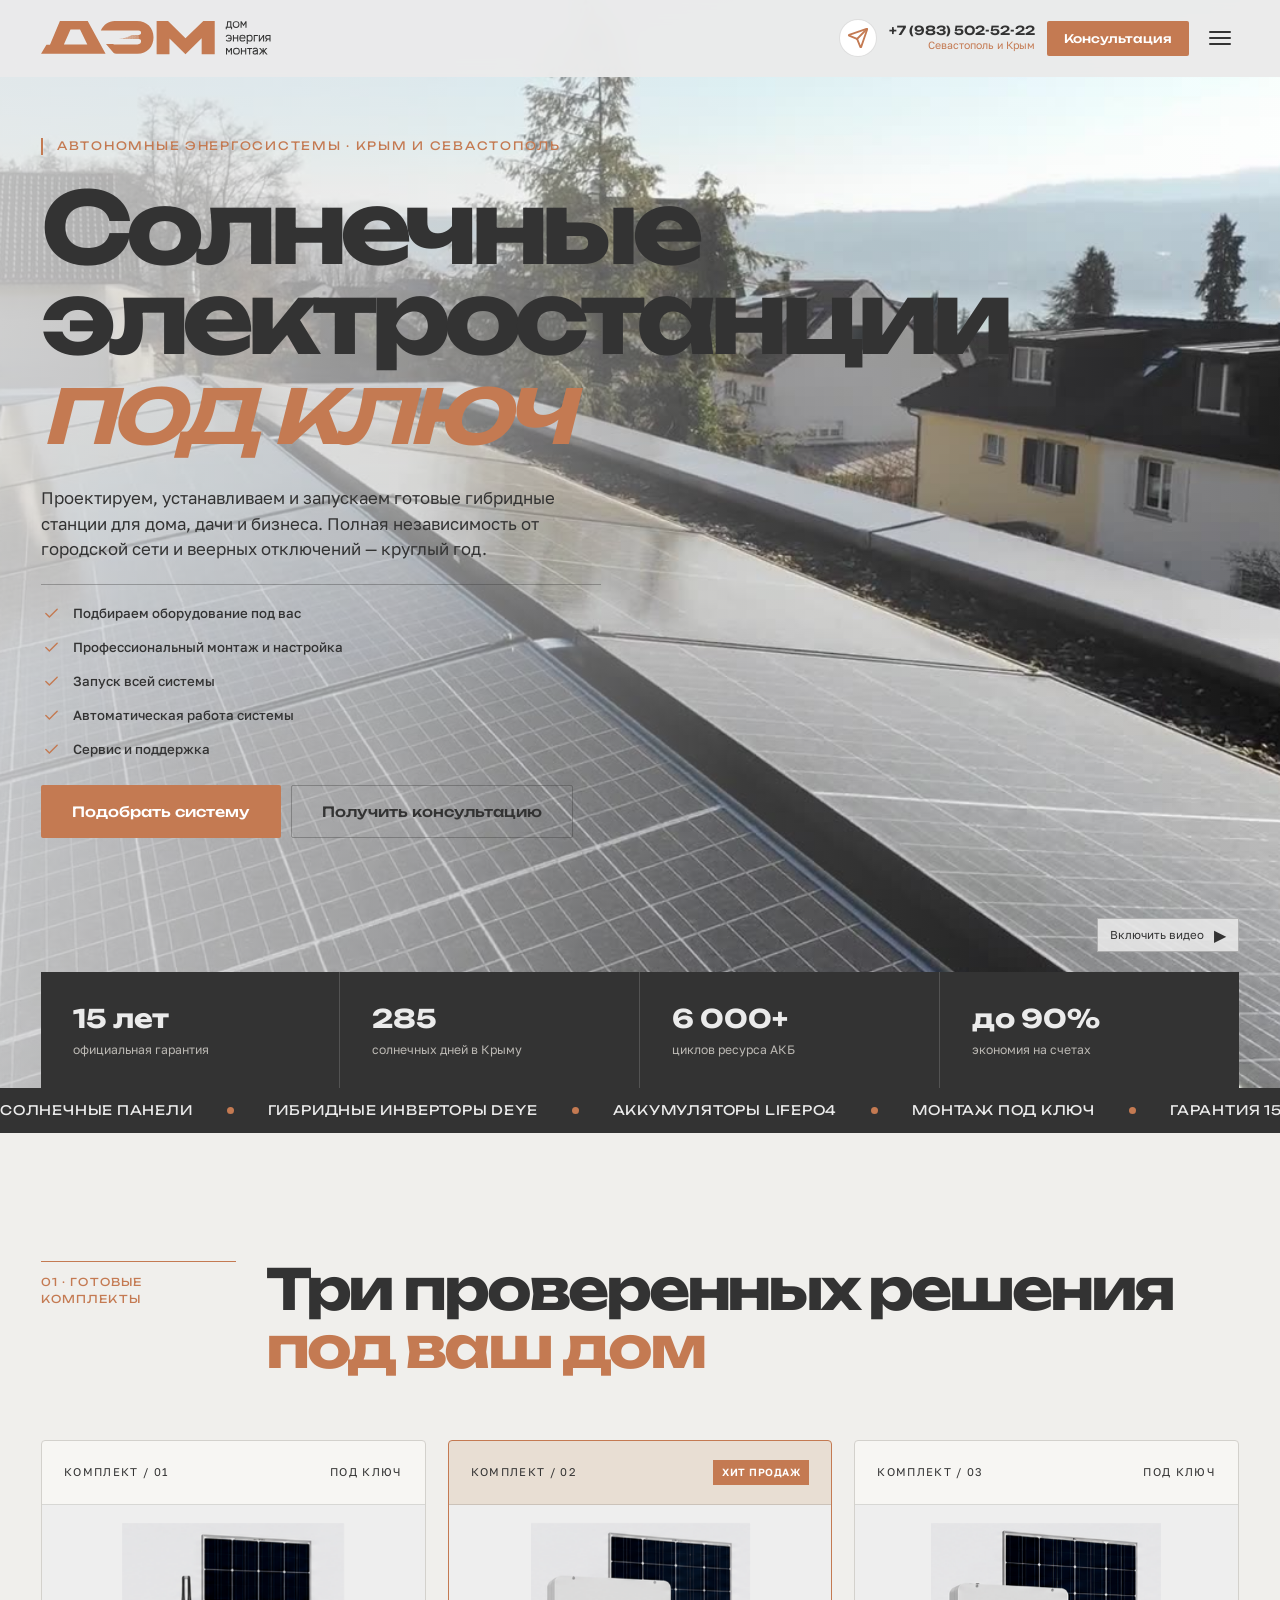
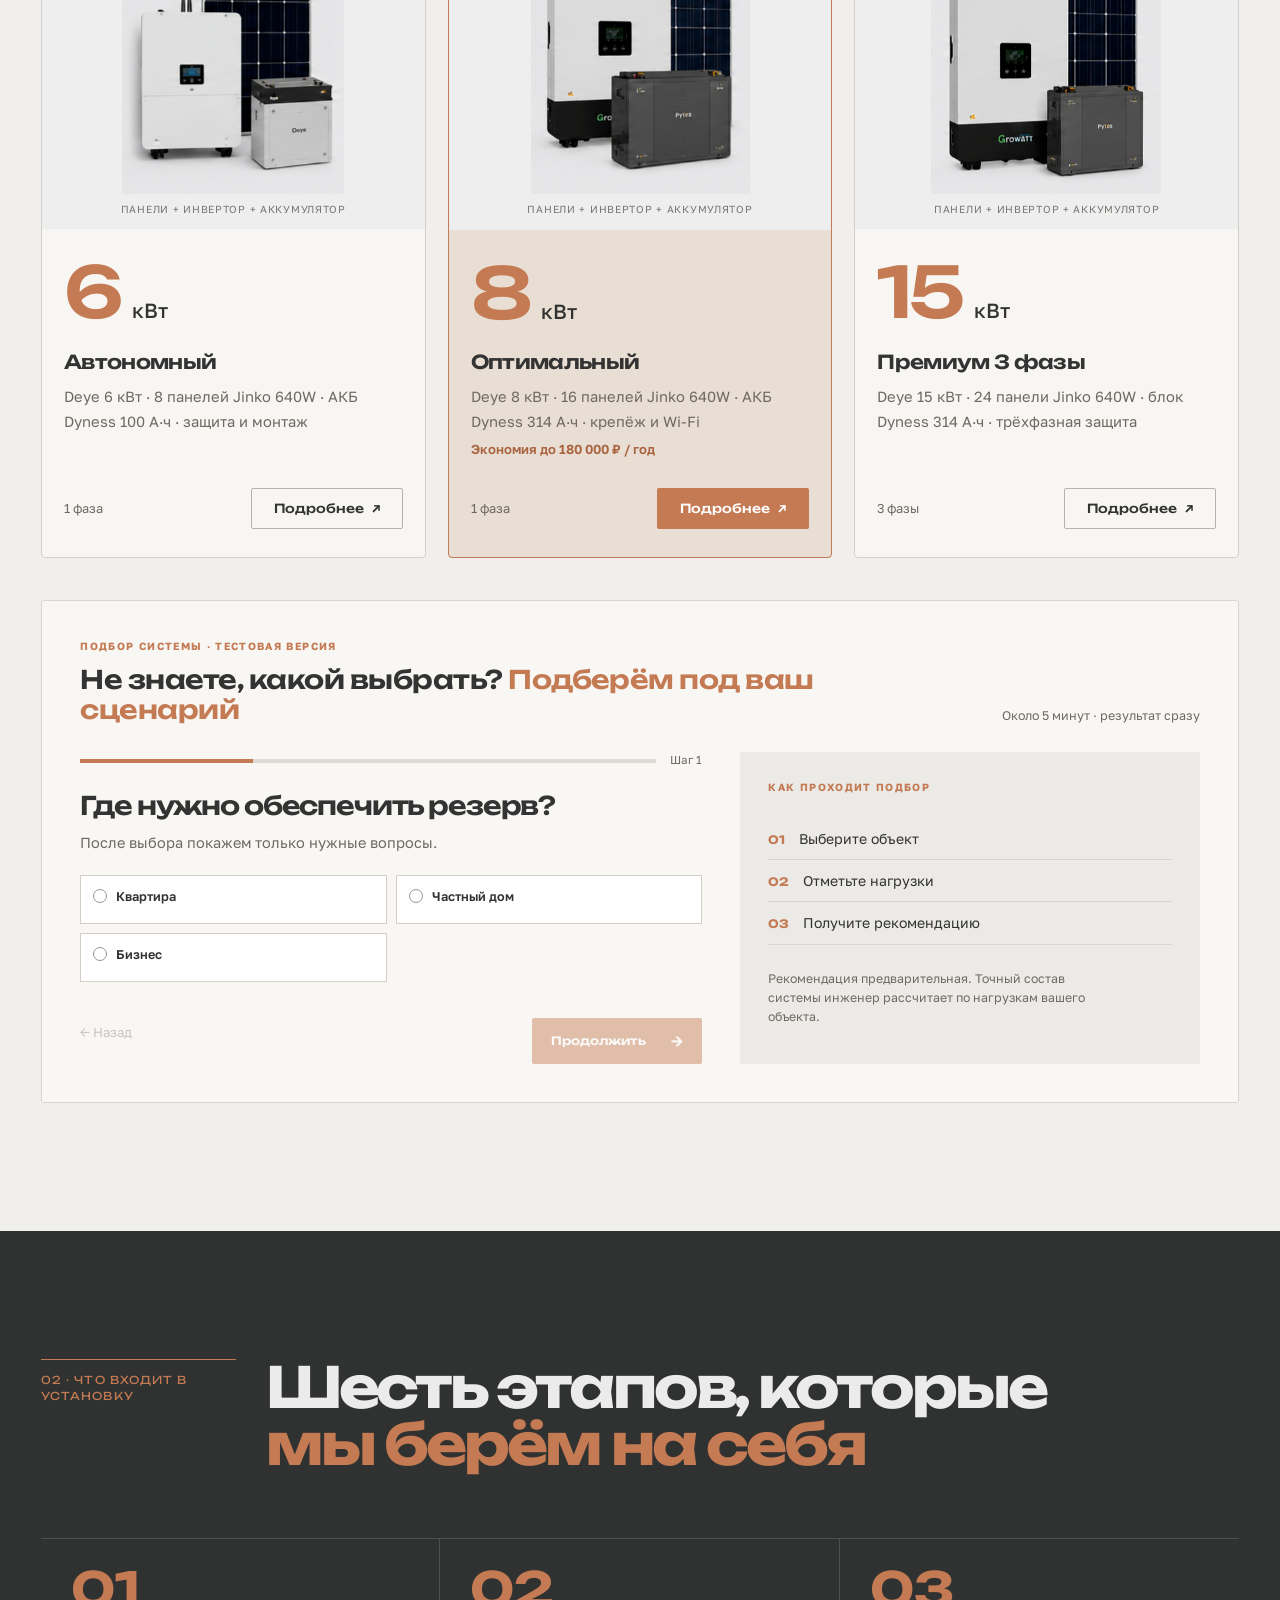
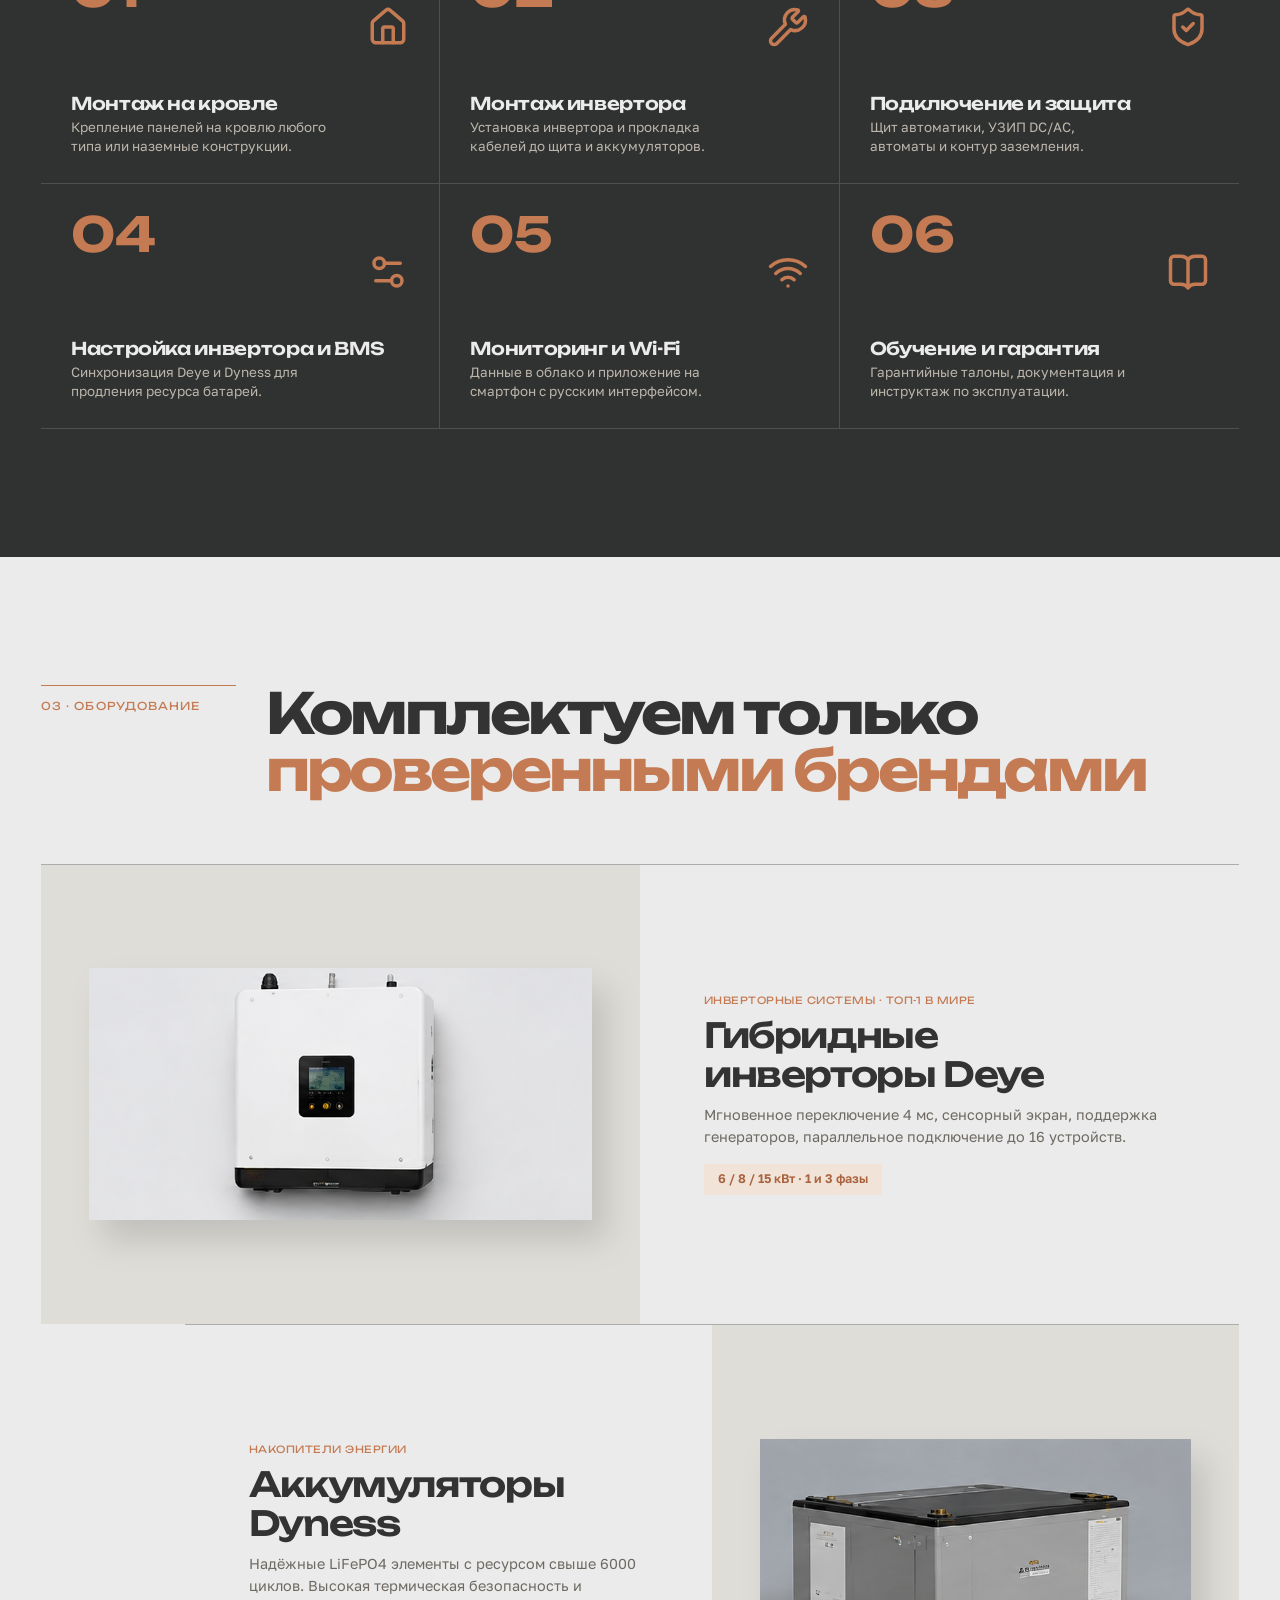
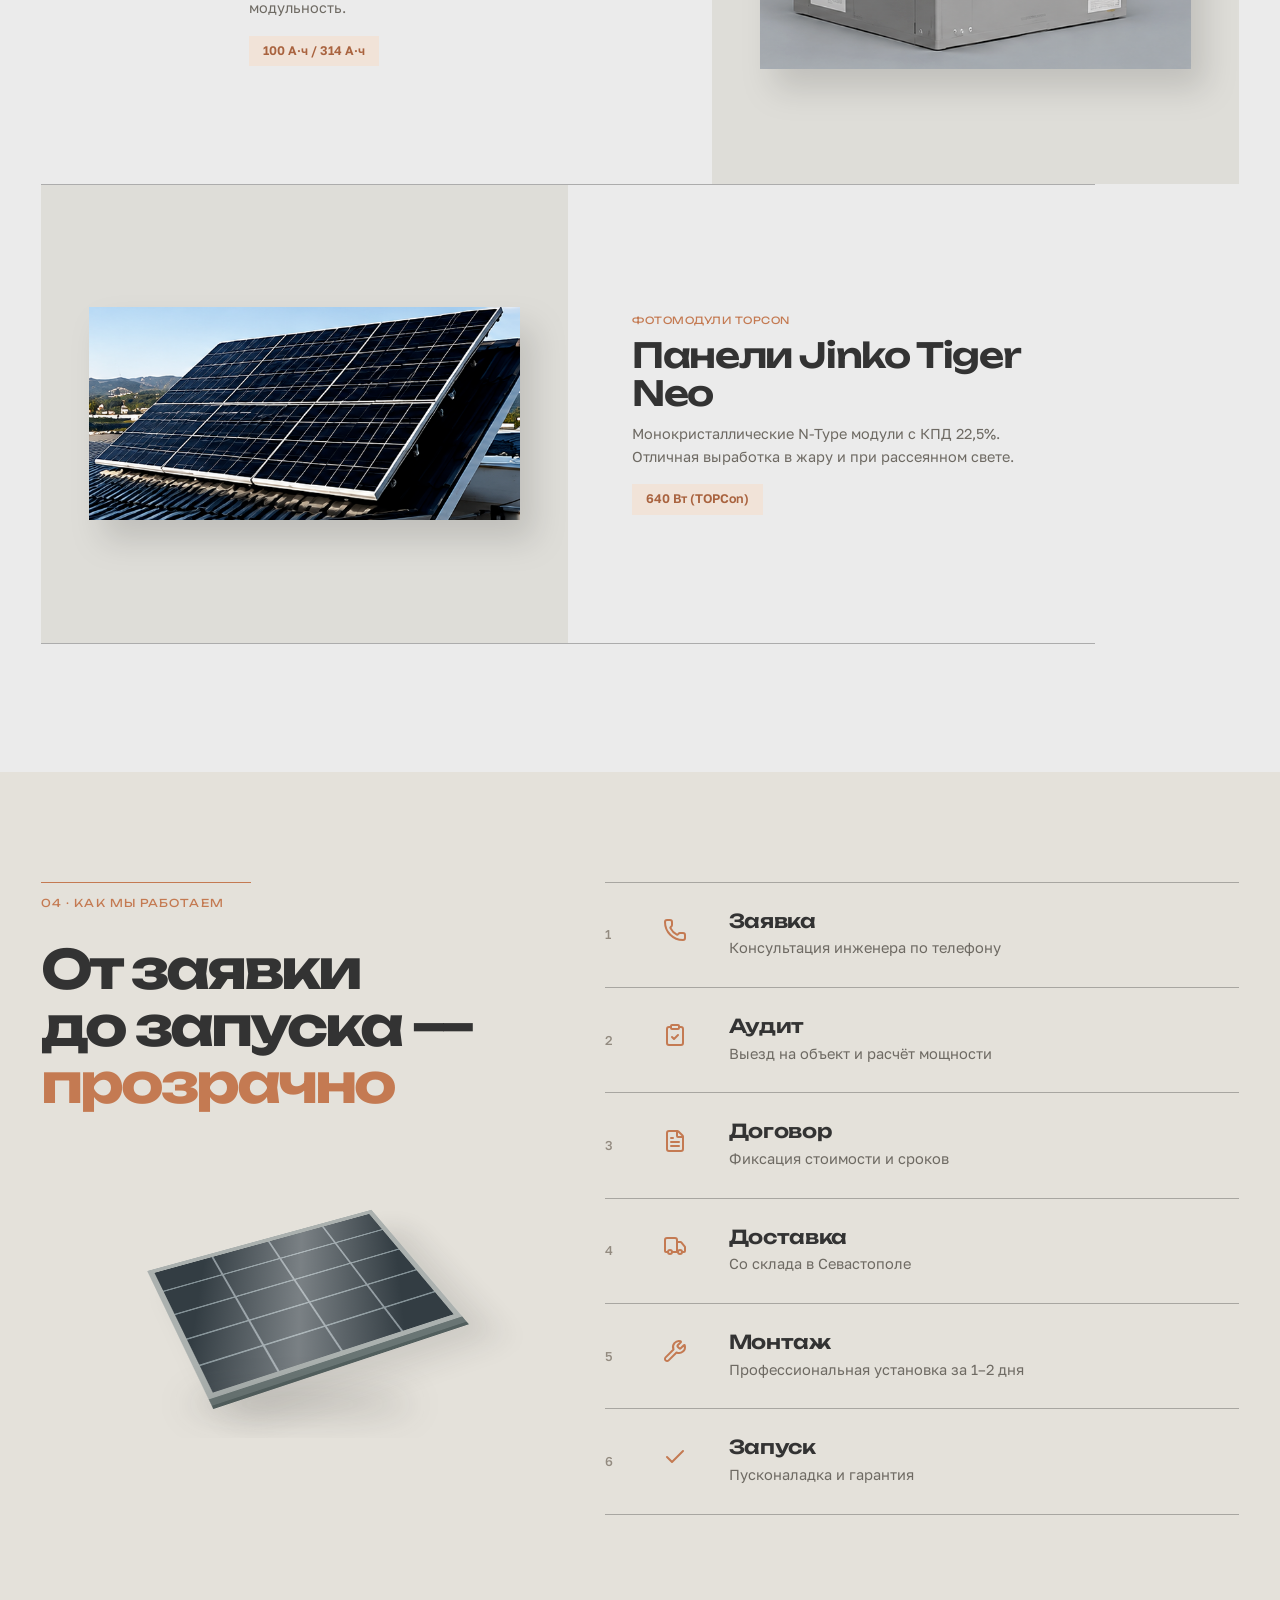
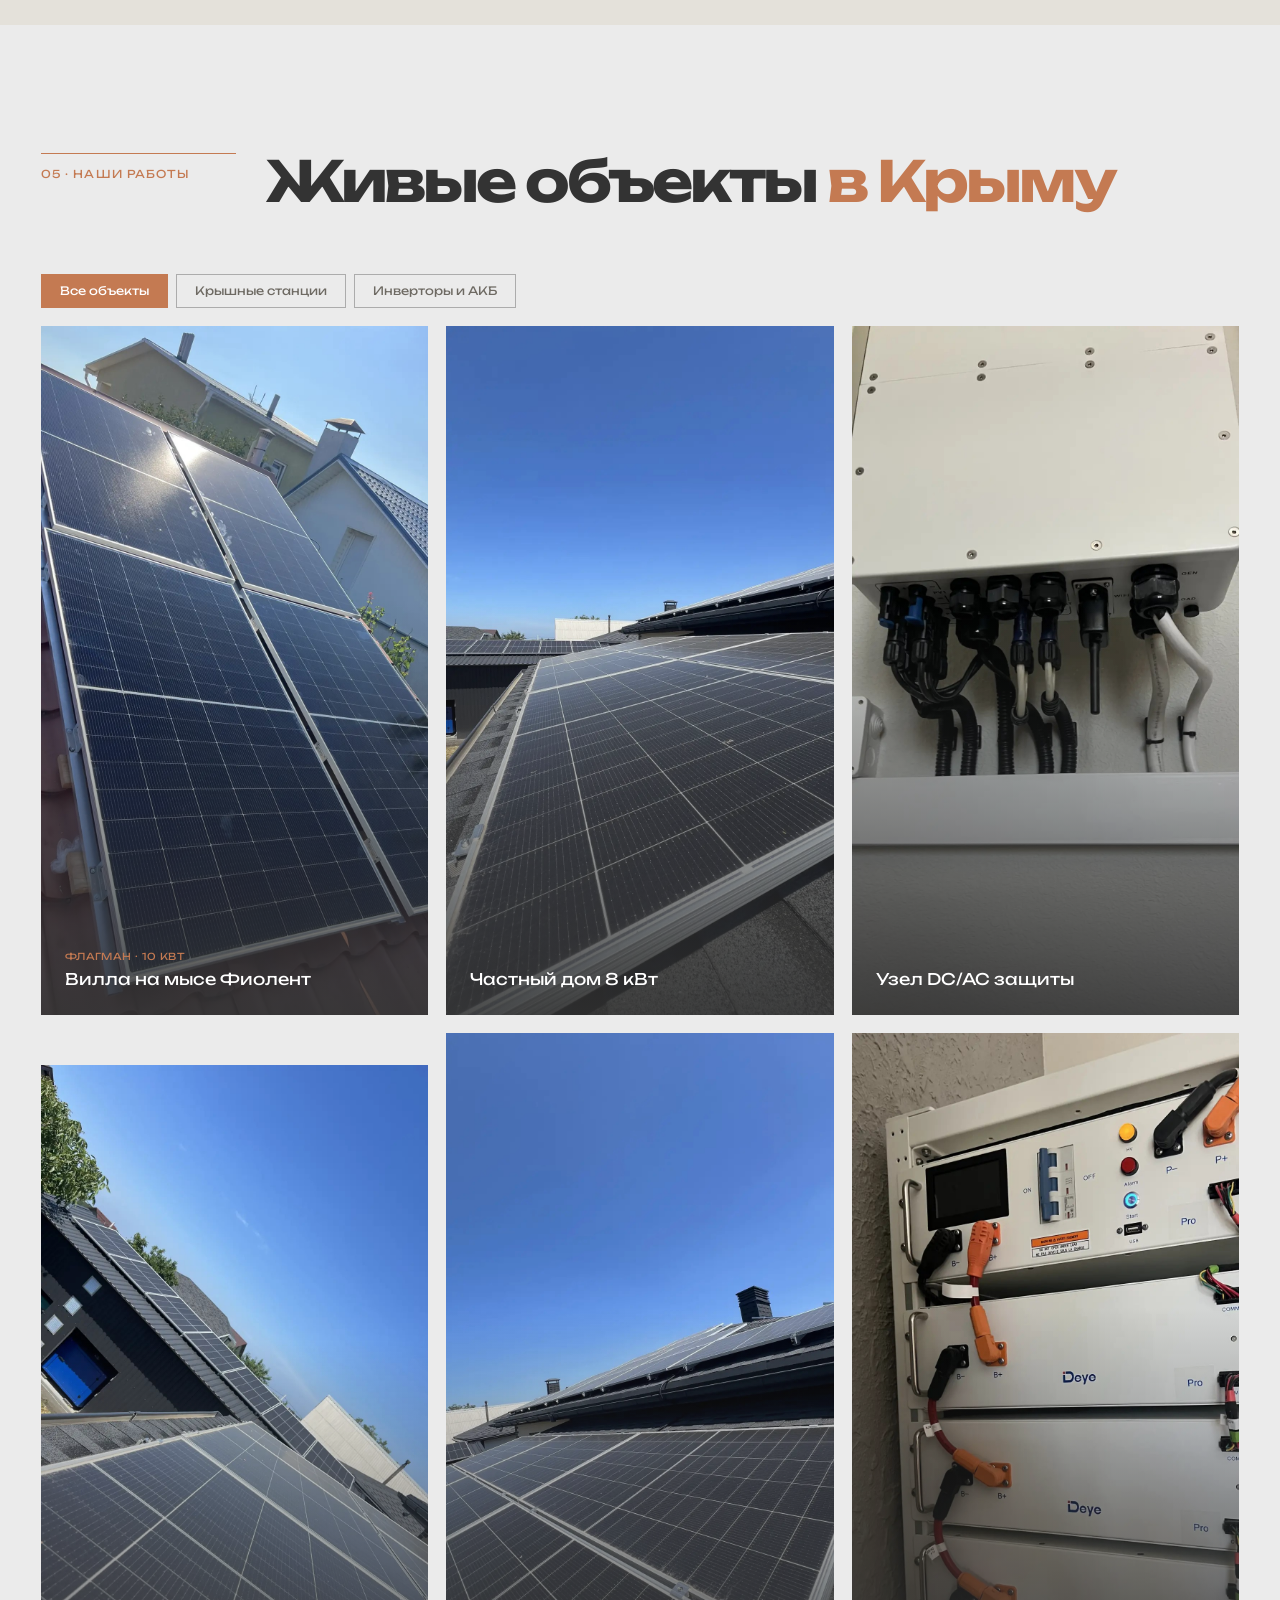
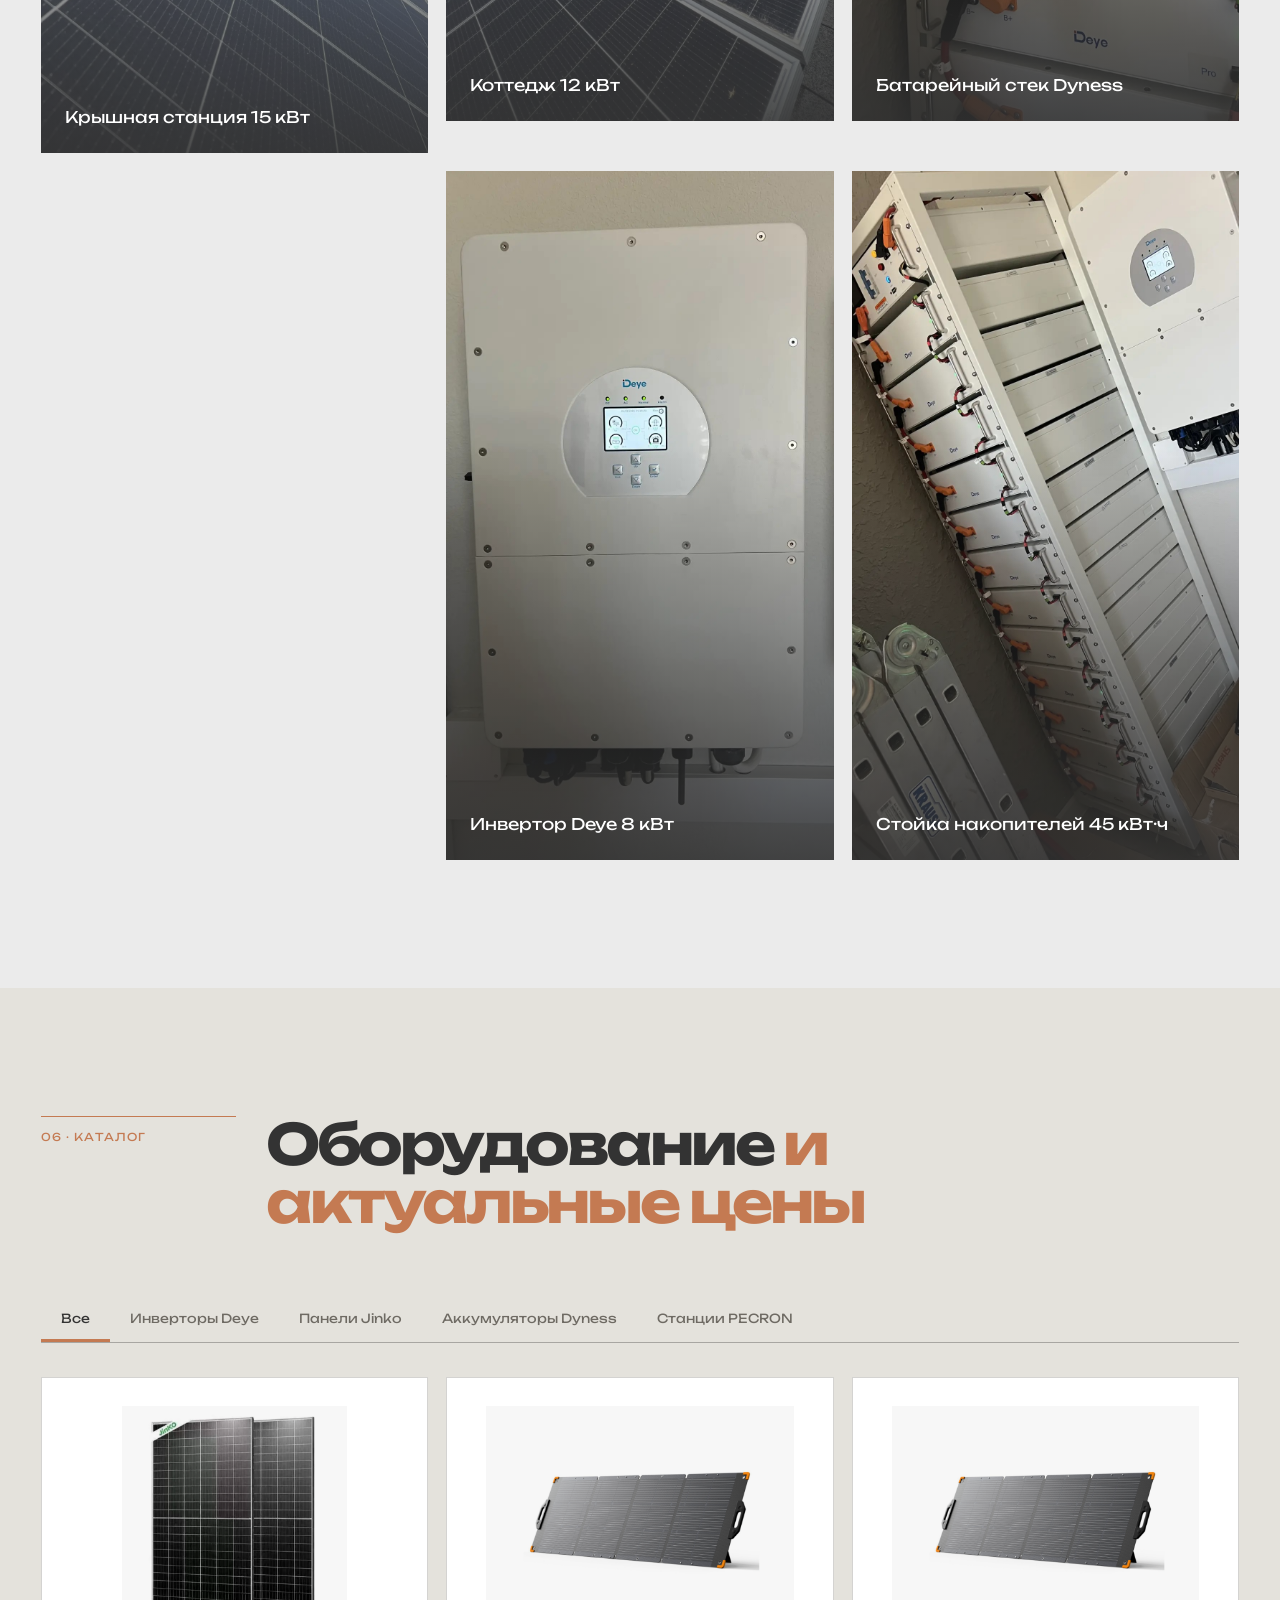
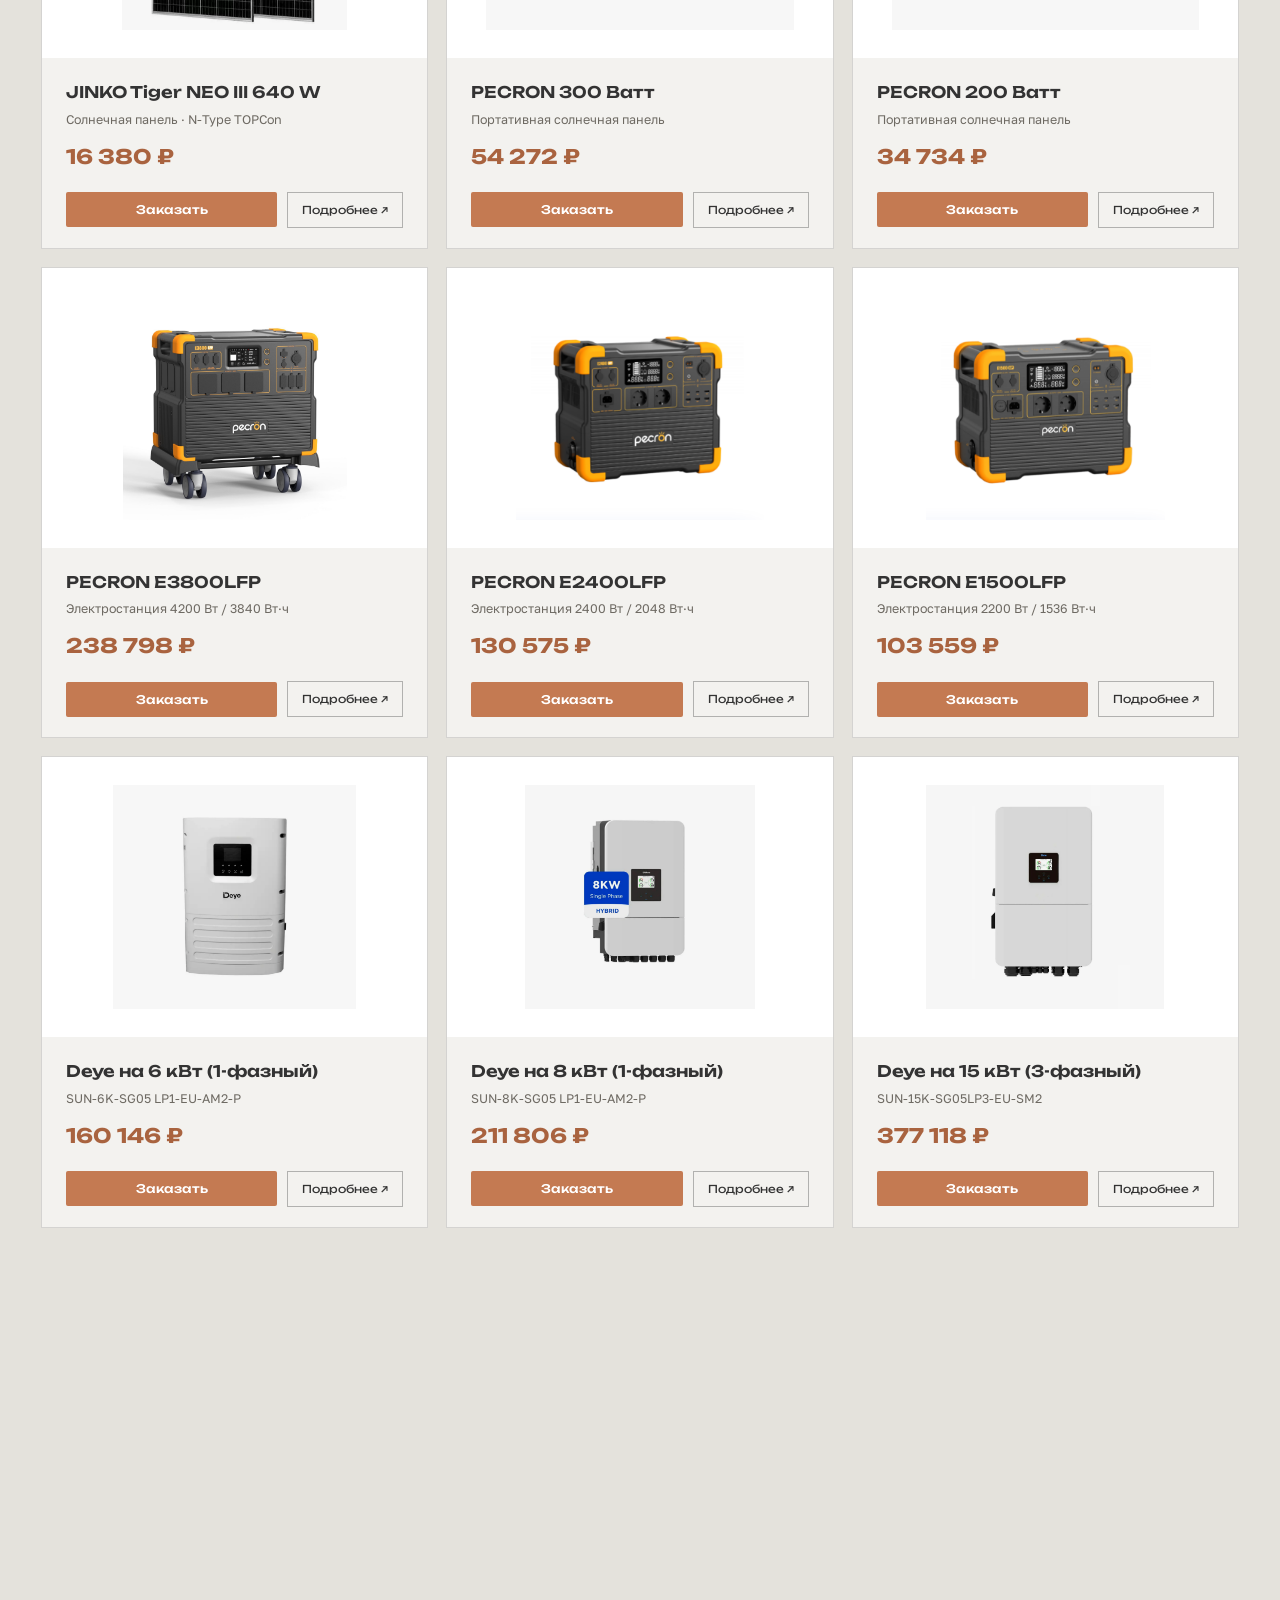
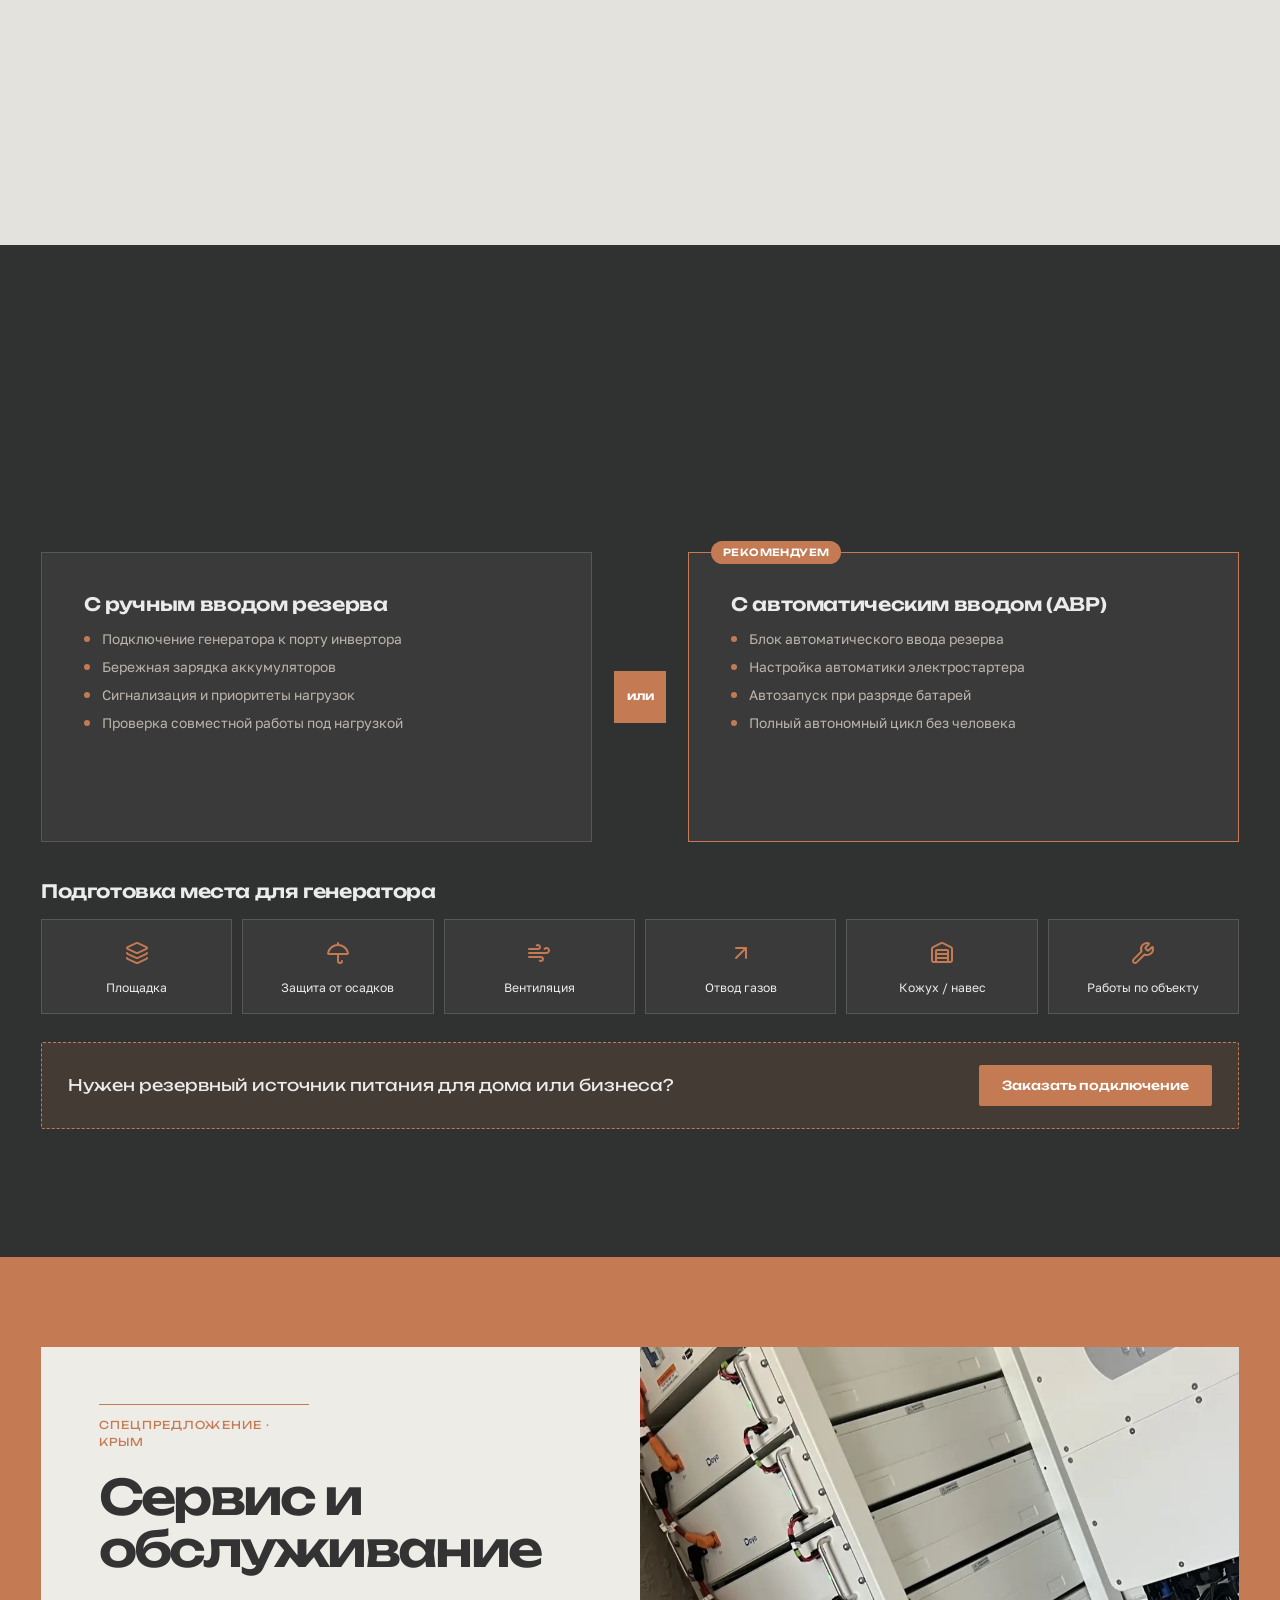
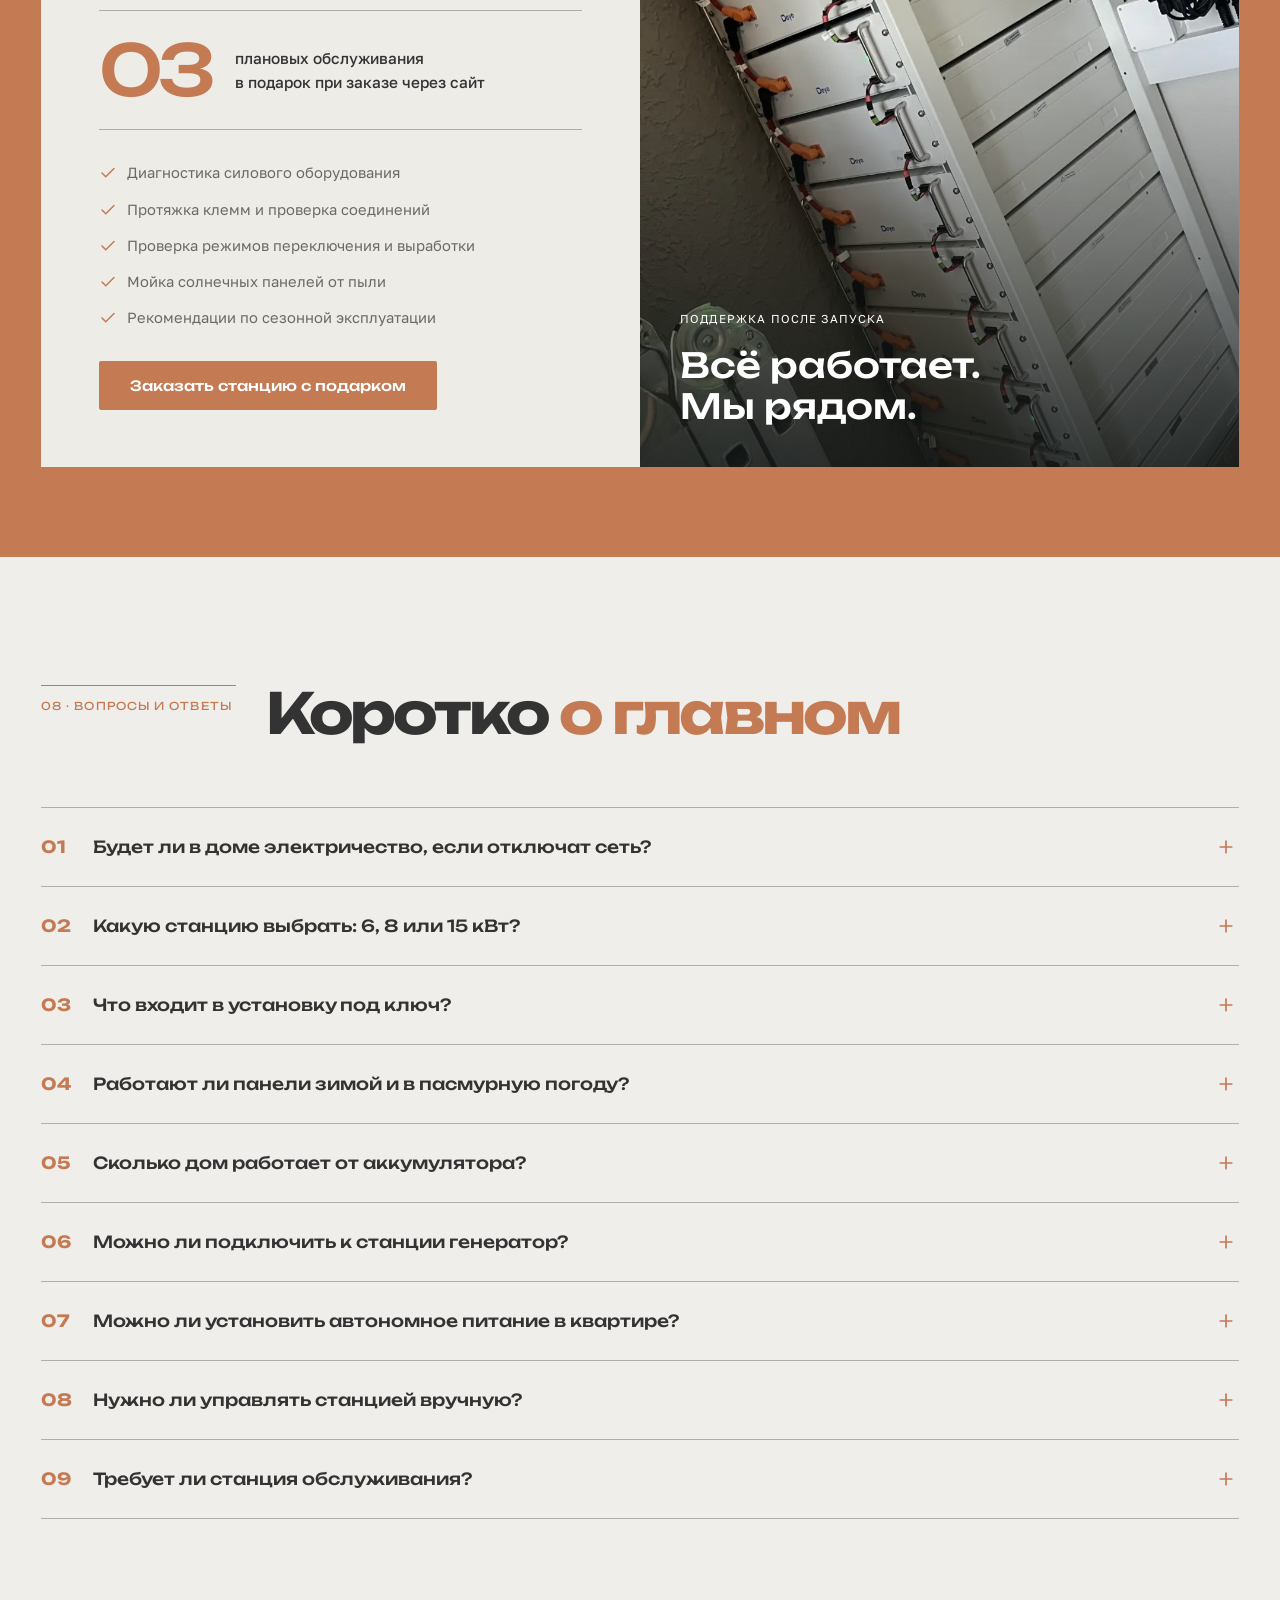
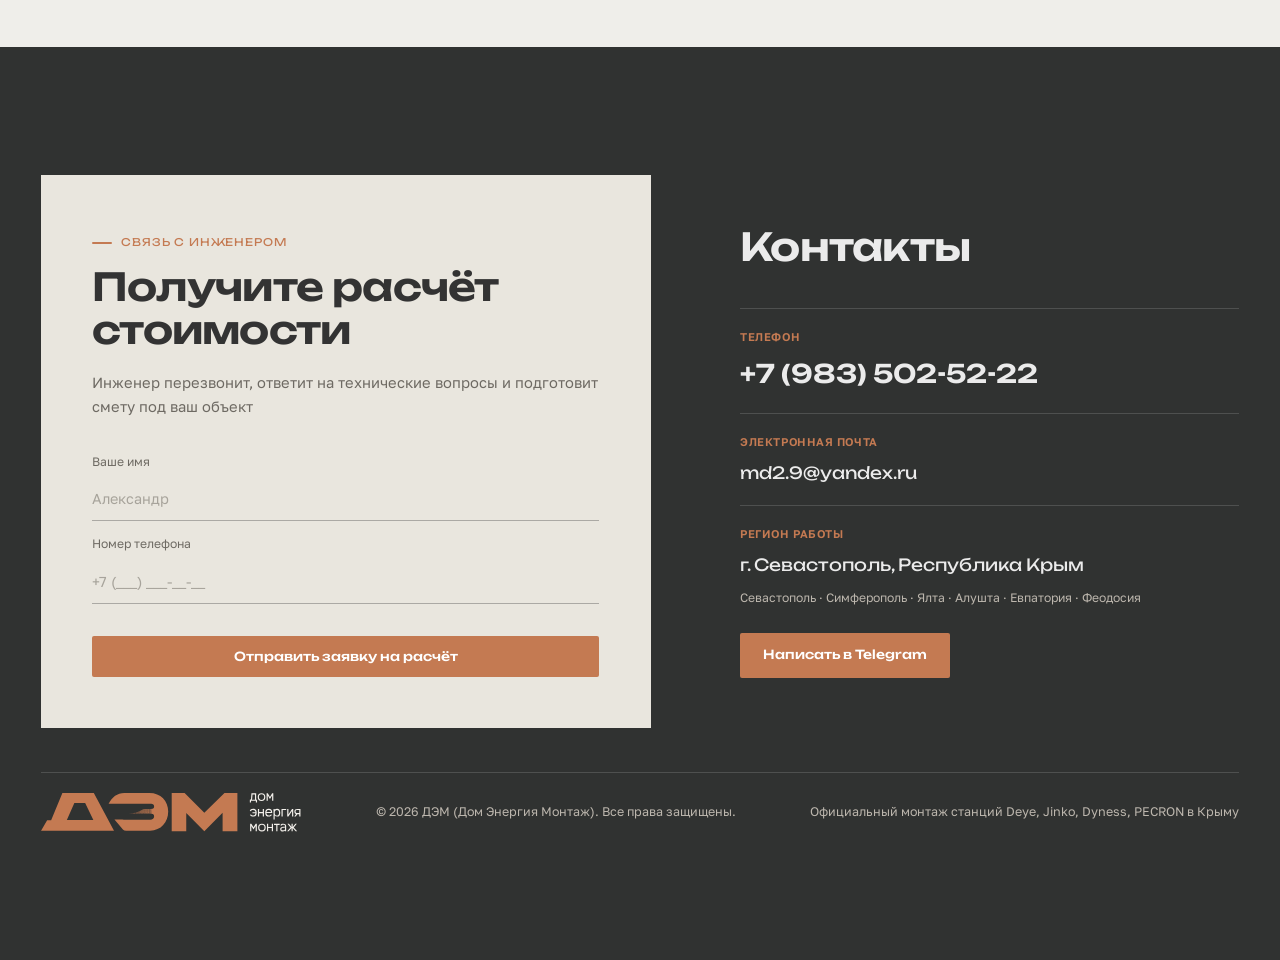
==== commit b03b051f: "Fix Russian phone prefix in lead forms" ====
--- a/test/index.html
+++ b/test/index.html
@@ -666,7 +666,7 @@
   <!-- Уведомление -->
   <div class="toast" id="toast">Спасибо! Заявка зарегистрирована. Инженер ДЭМ свяжется с вами.</div>
 
-  <script src="js/main.js?v=20261017-leads"></script>
+  <script src="js/main.js?v=20261018-phone-prefix"></script>
   <script src="js/quiz.js?v=20261011-mobile"></script>
 </body>
 </html>
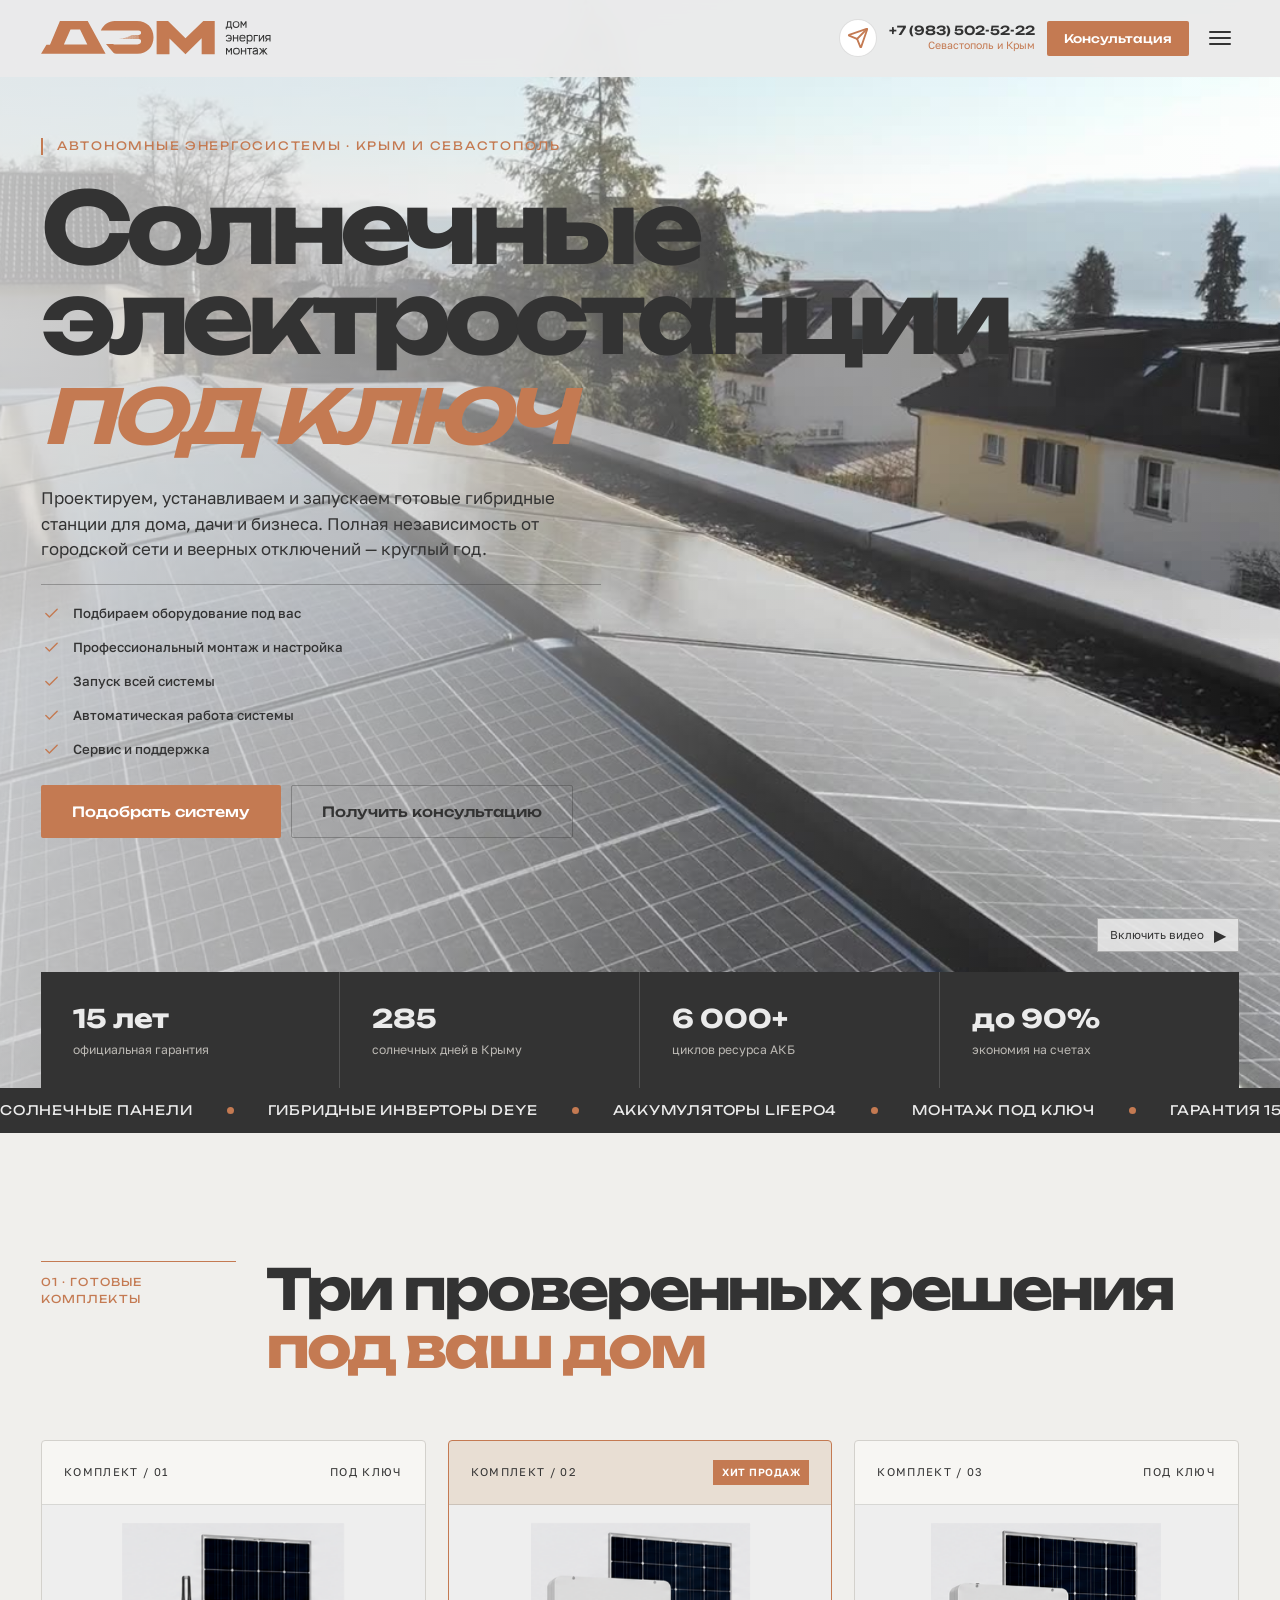
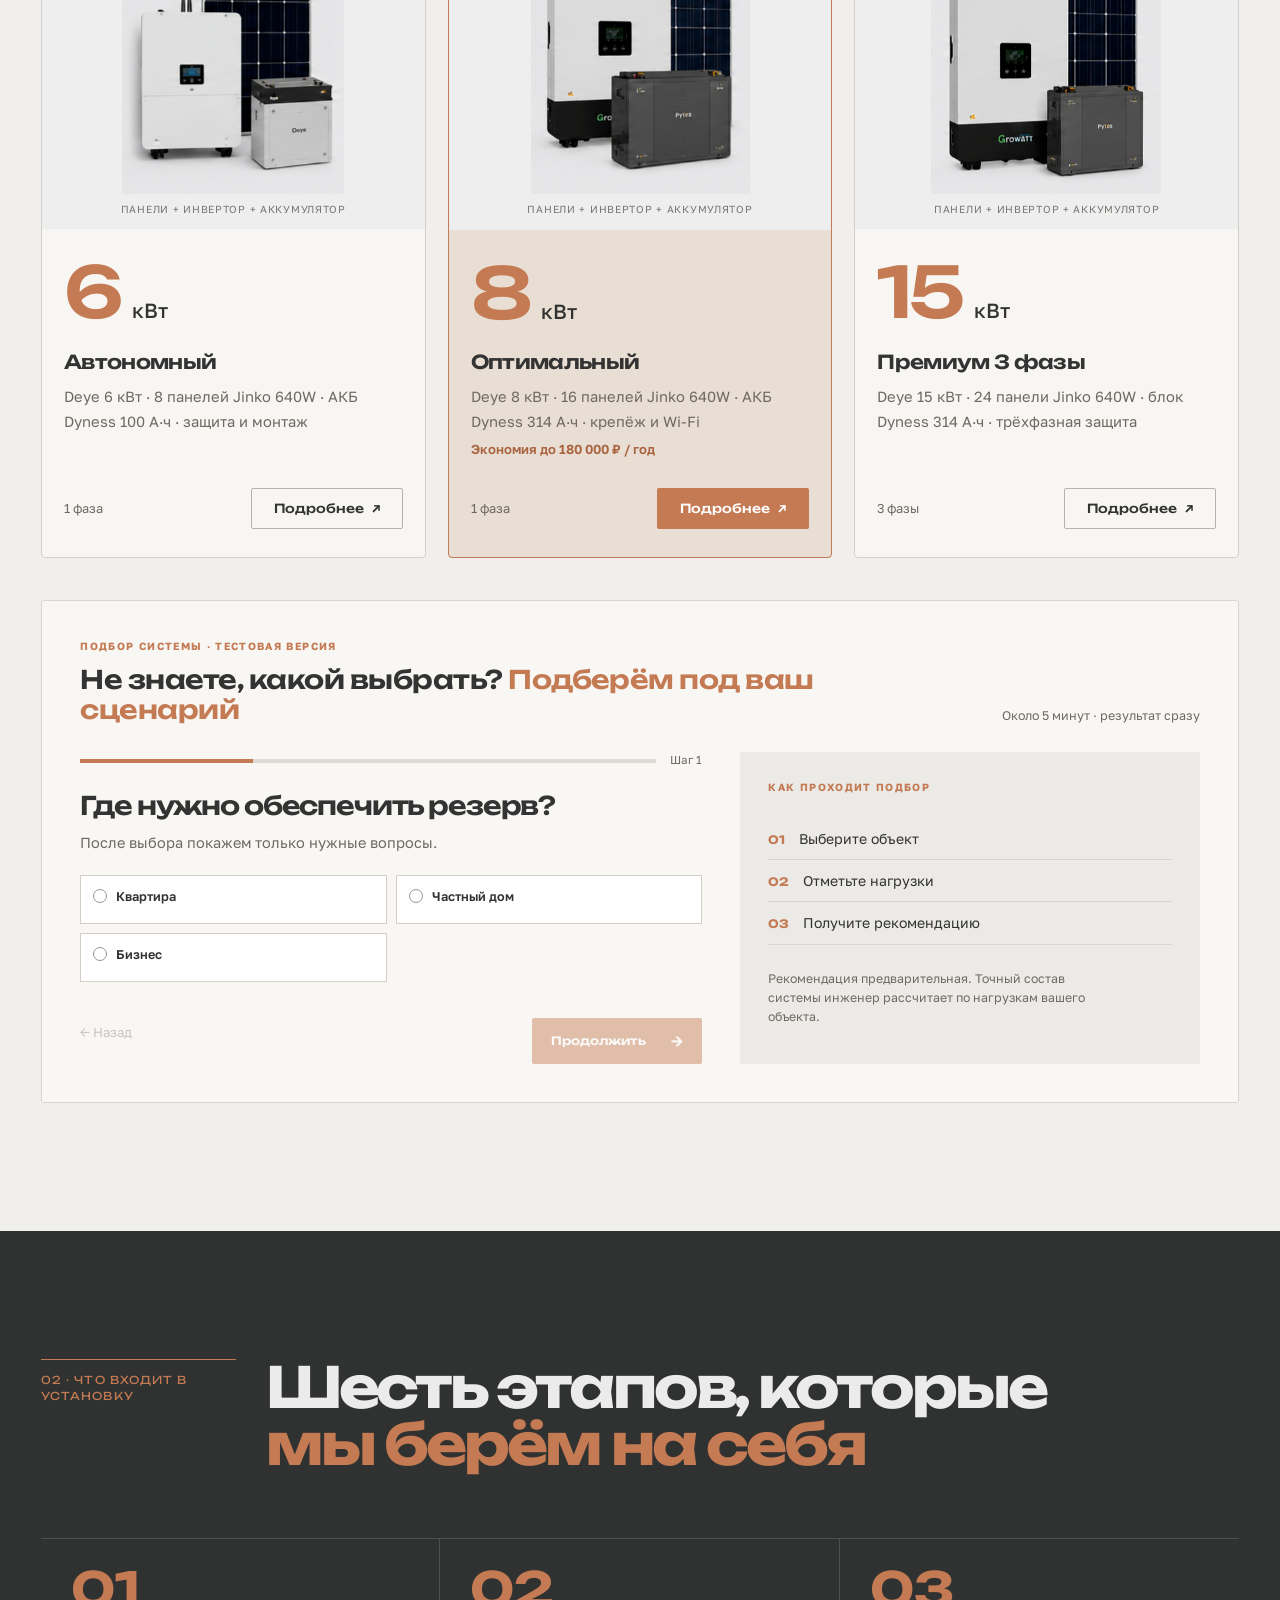
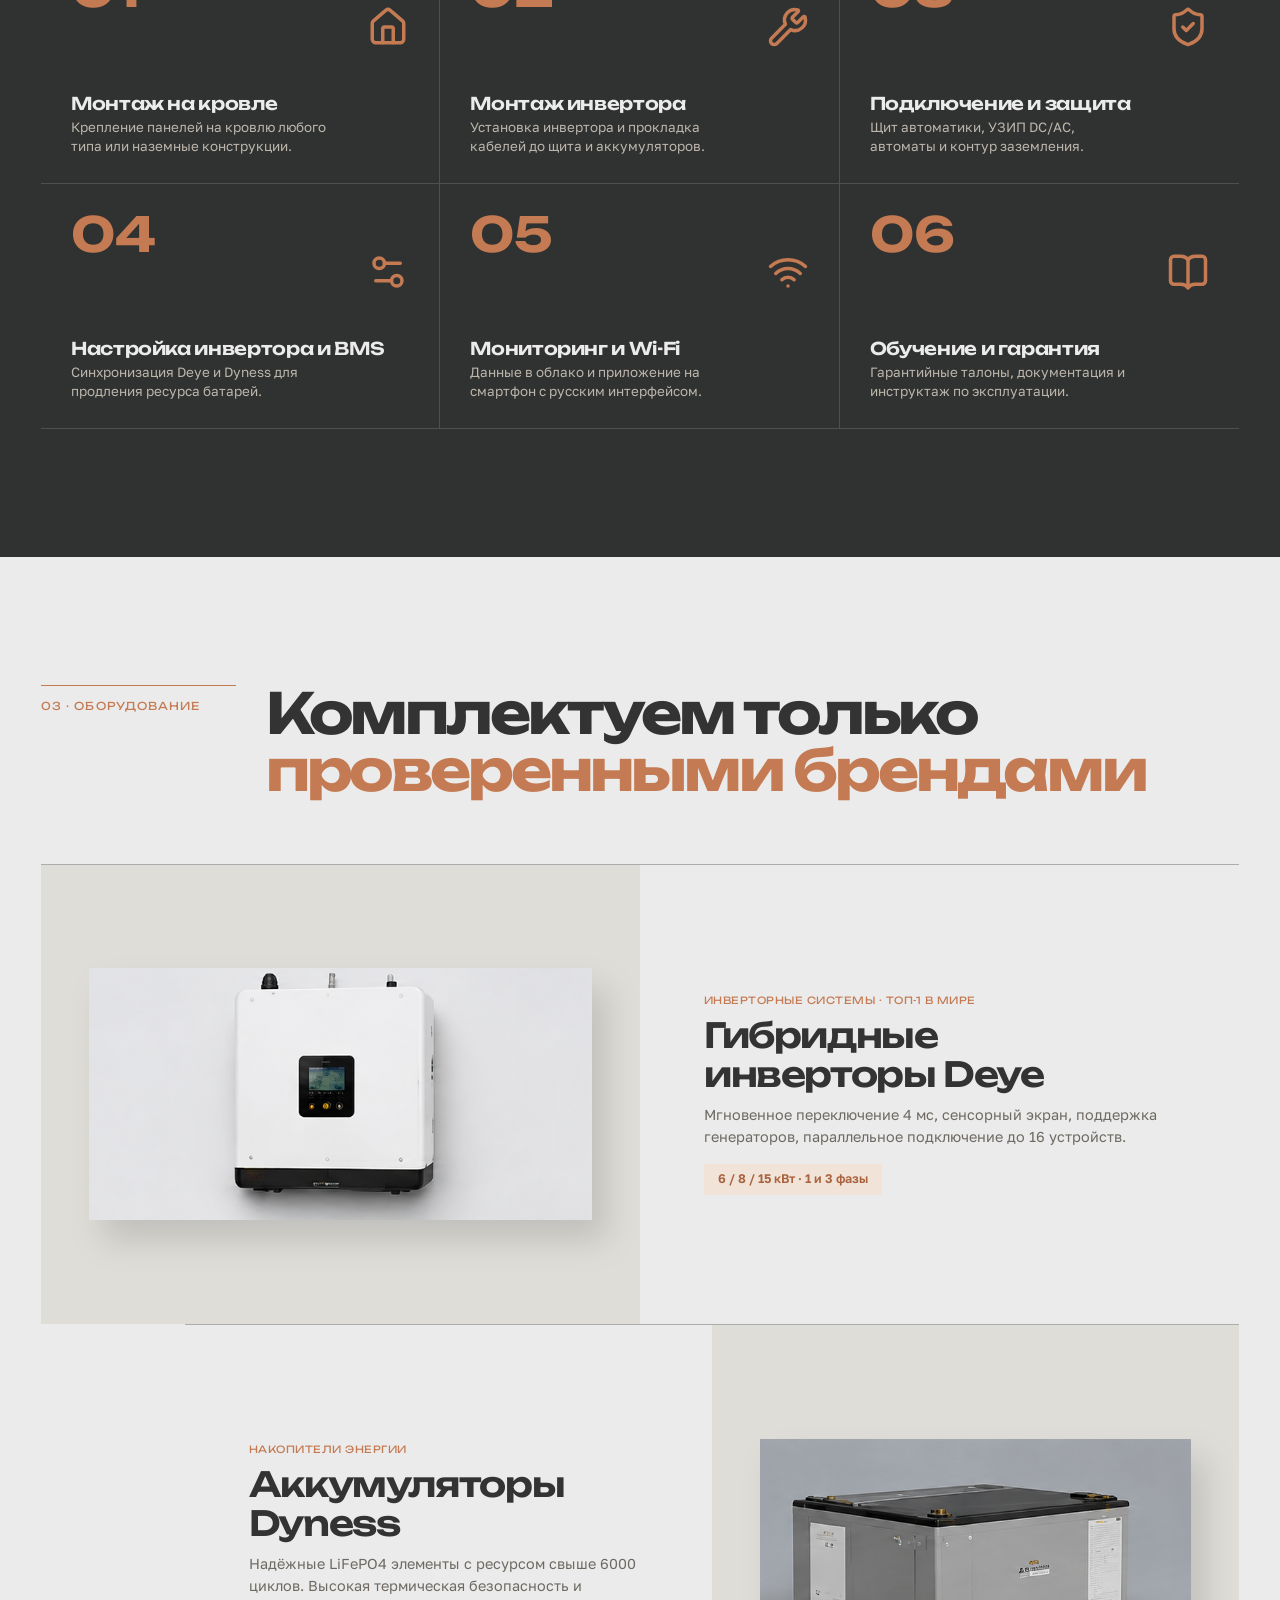
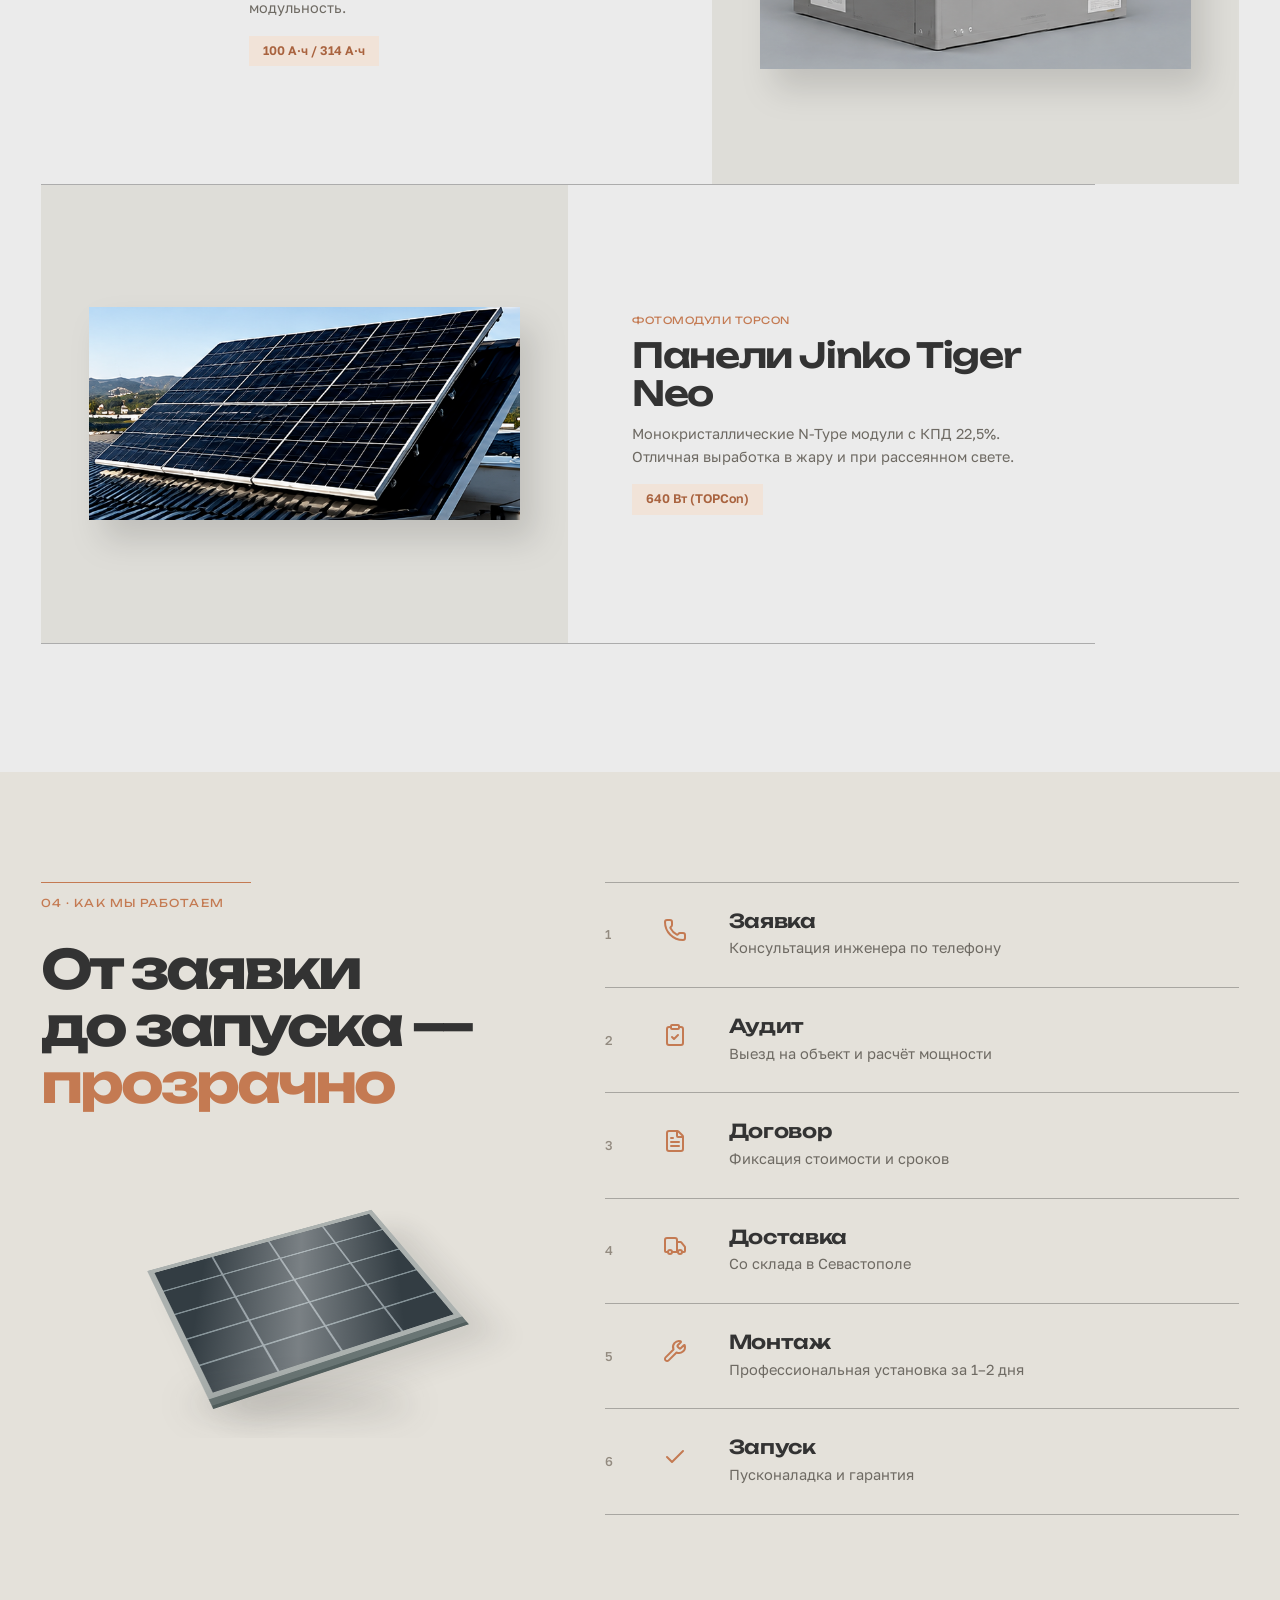
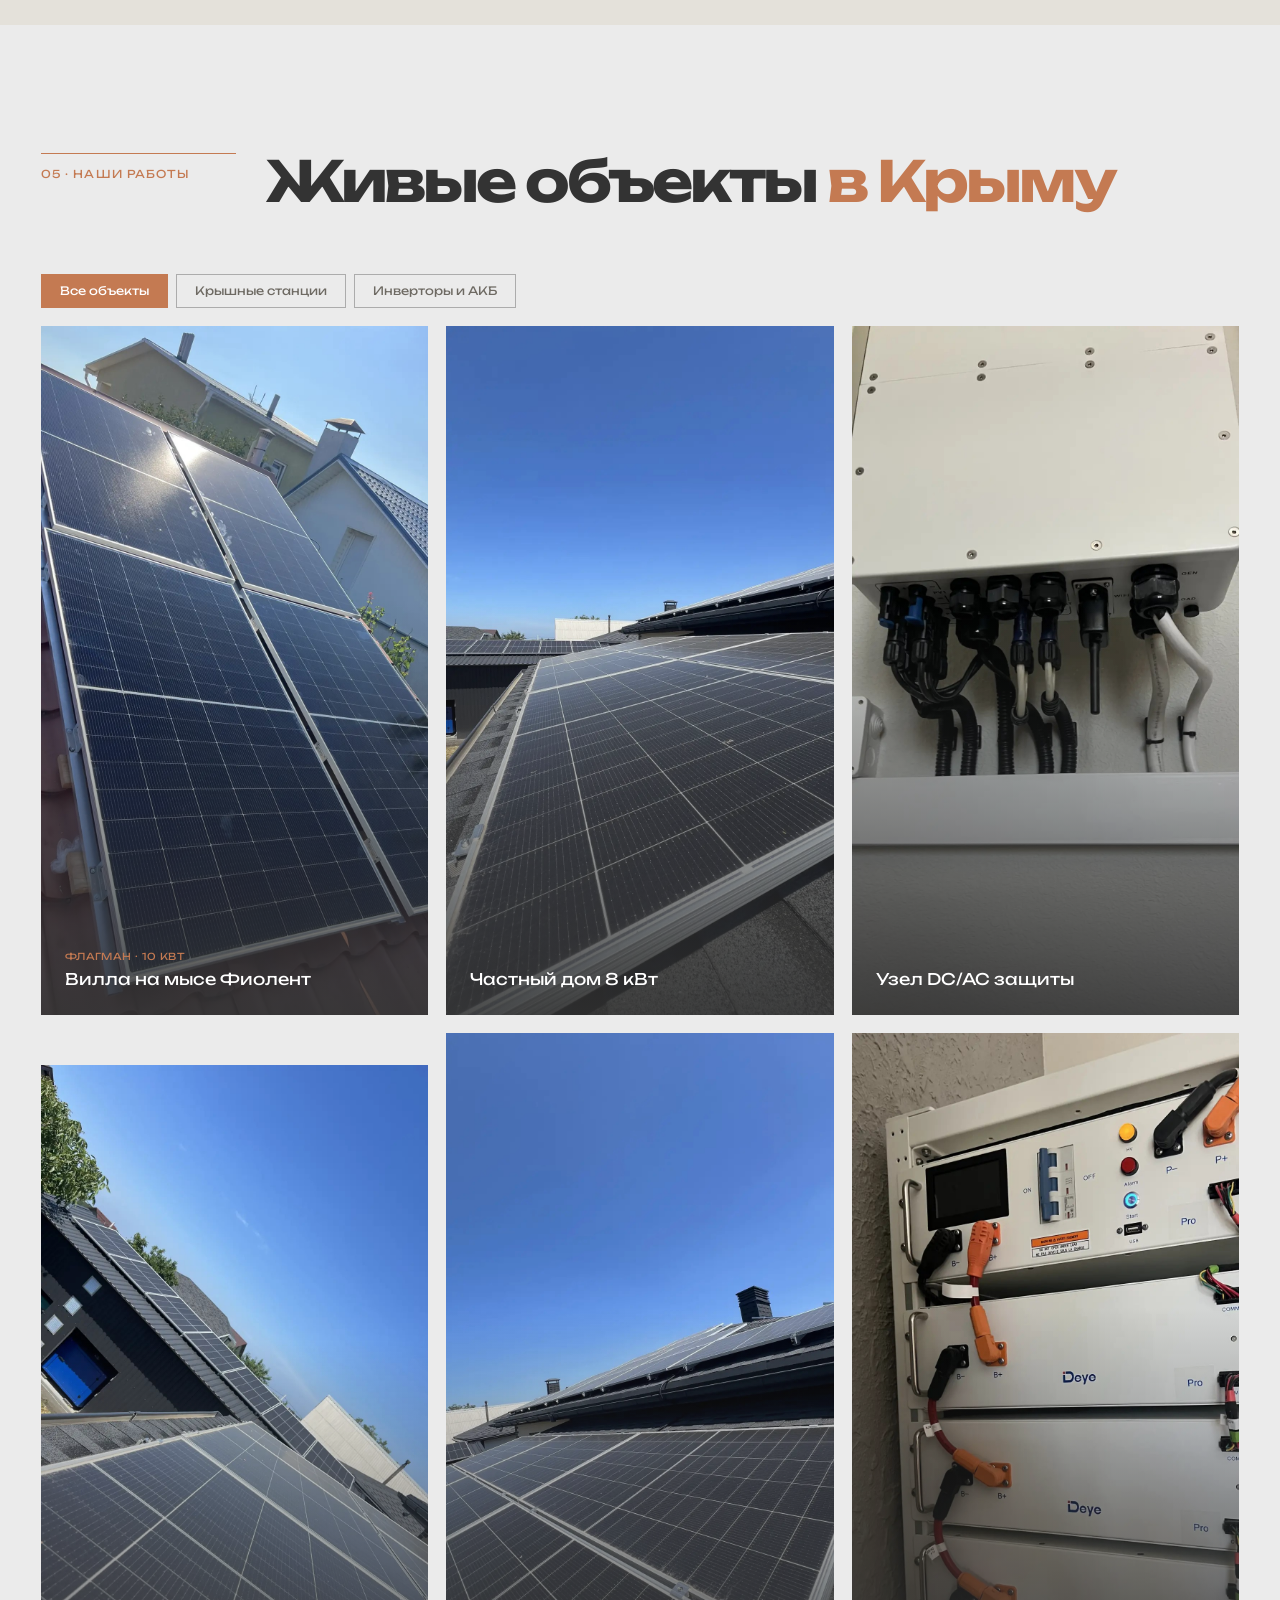
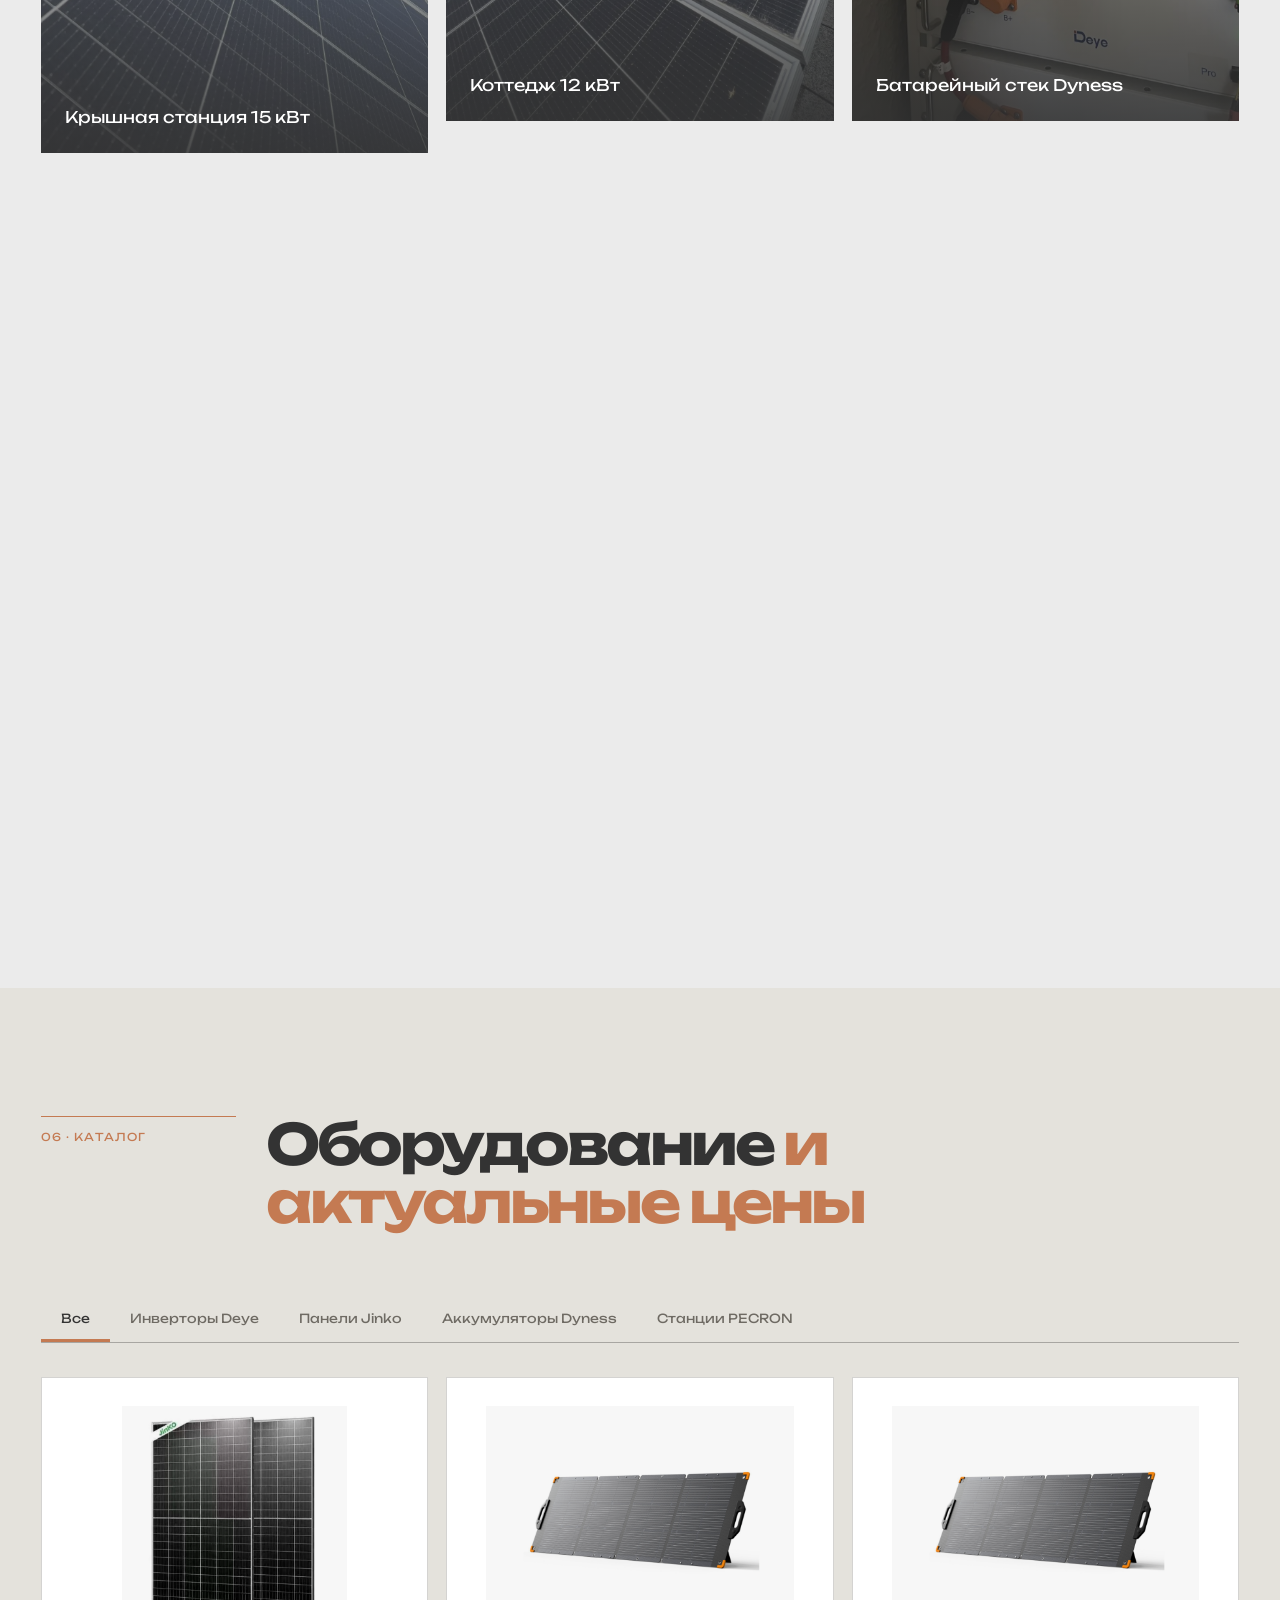
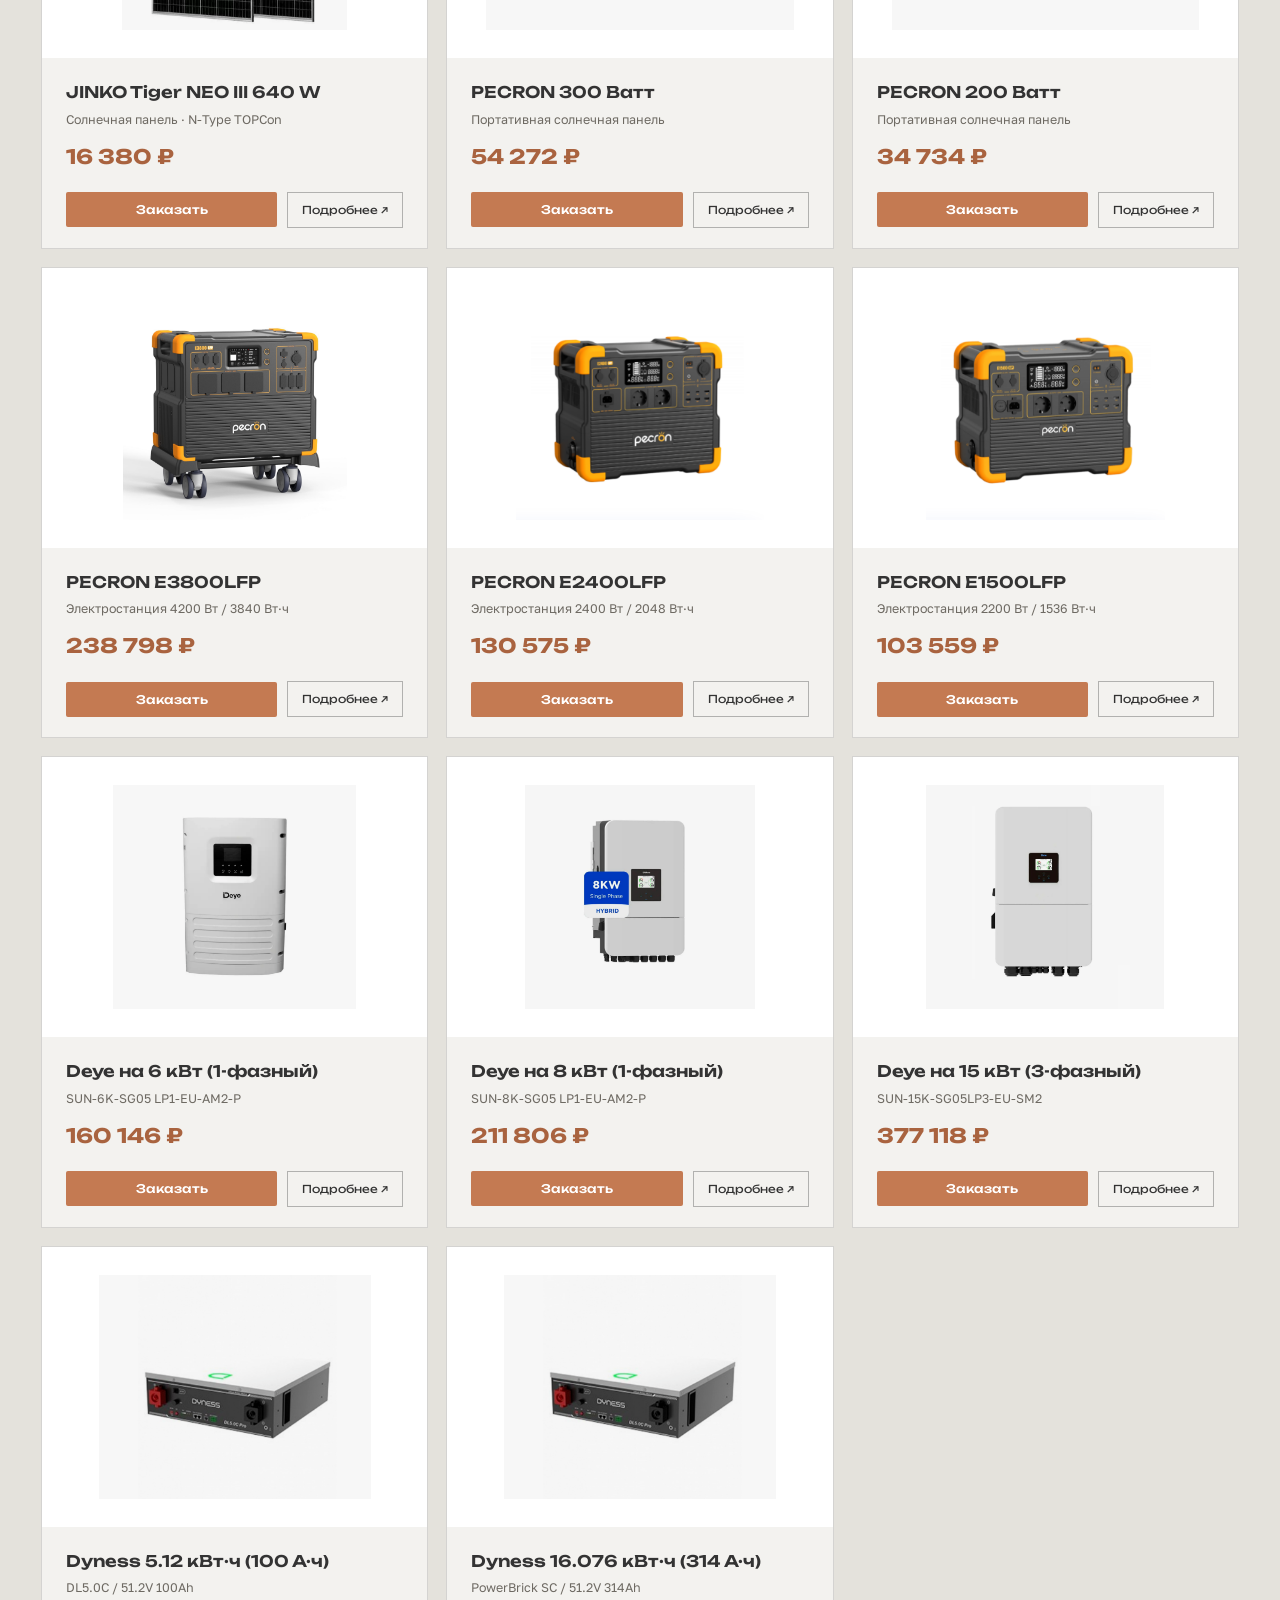
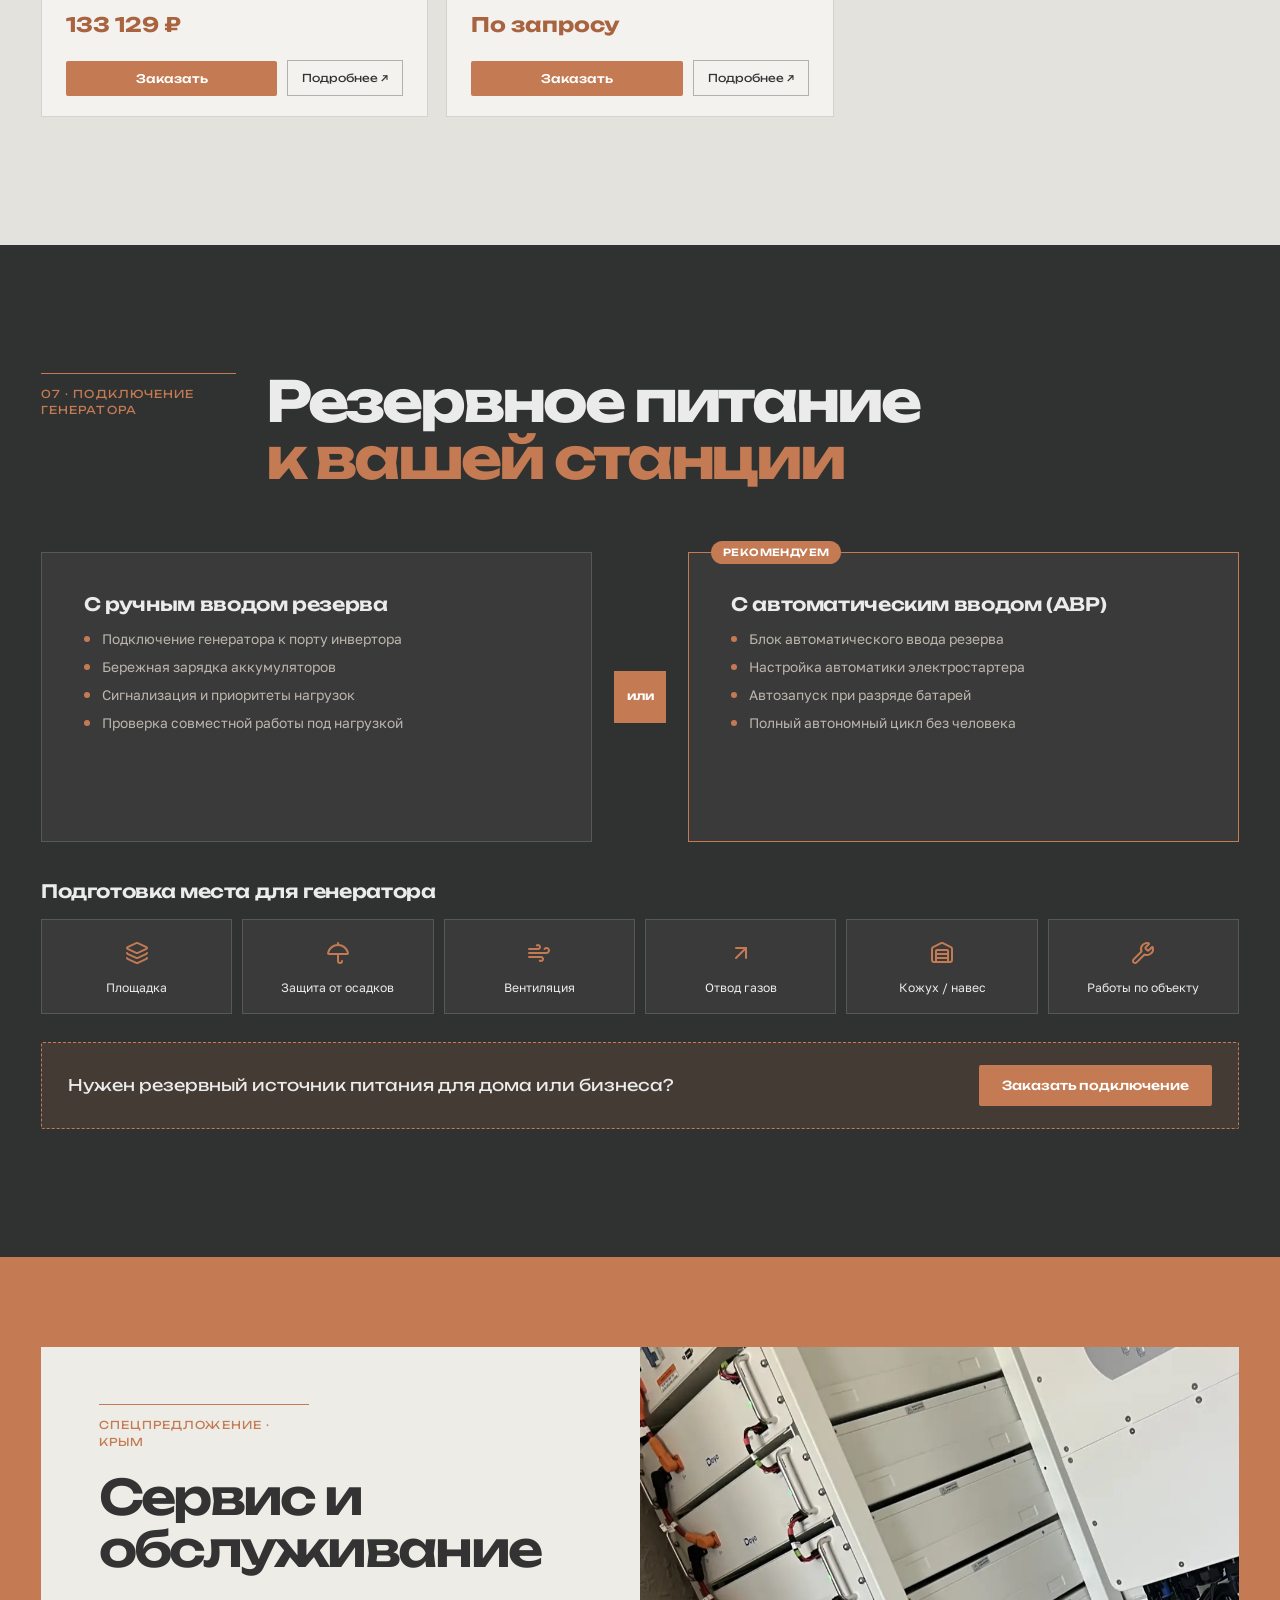
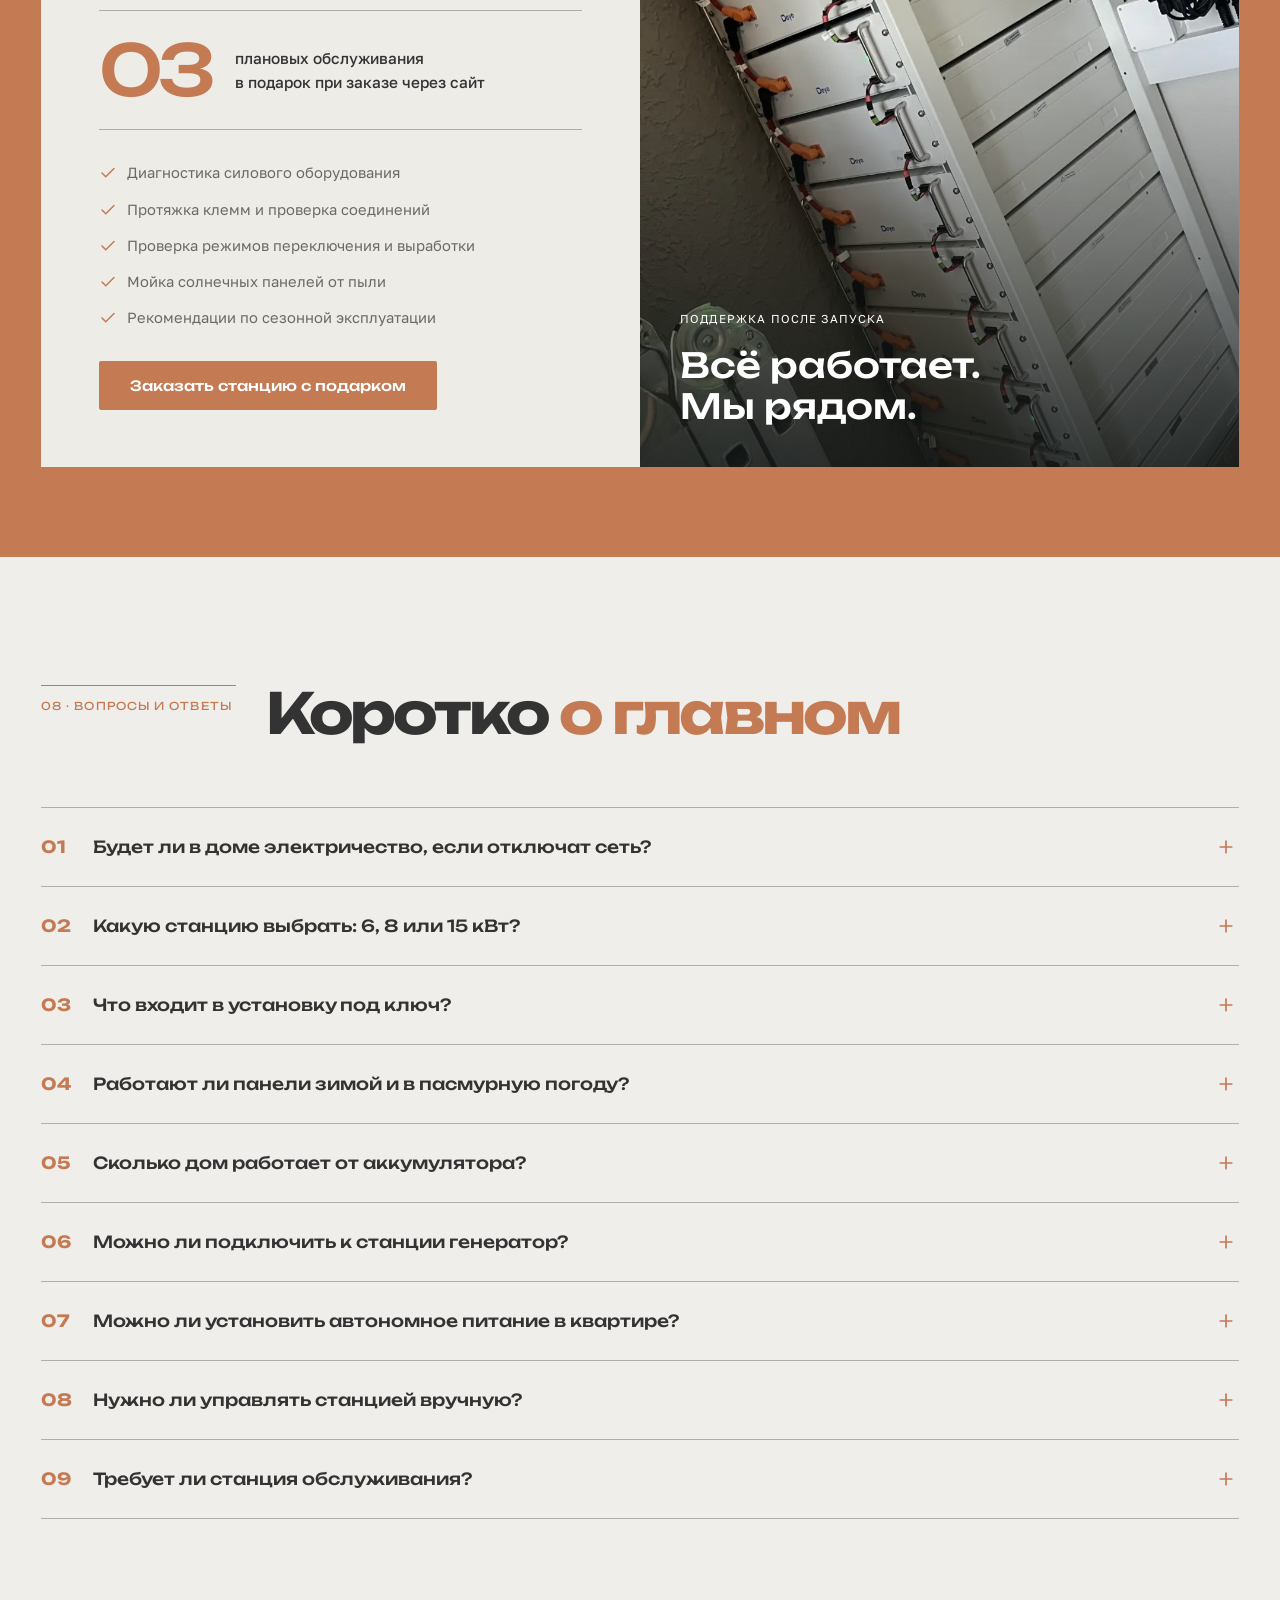
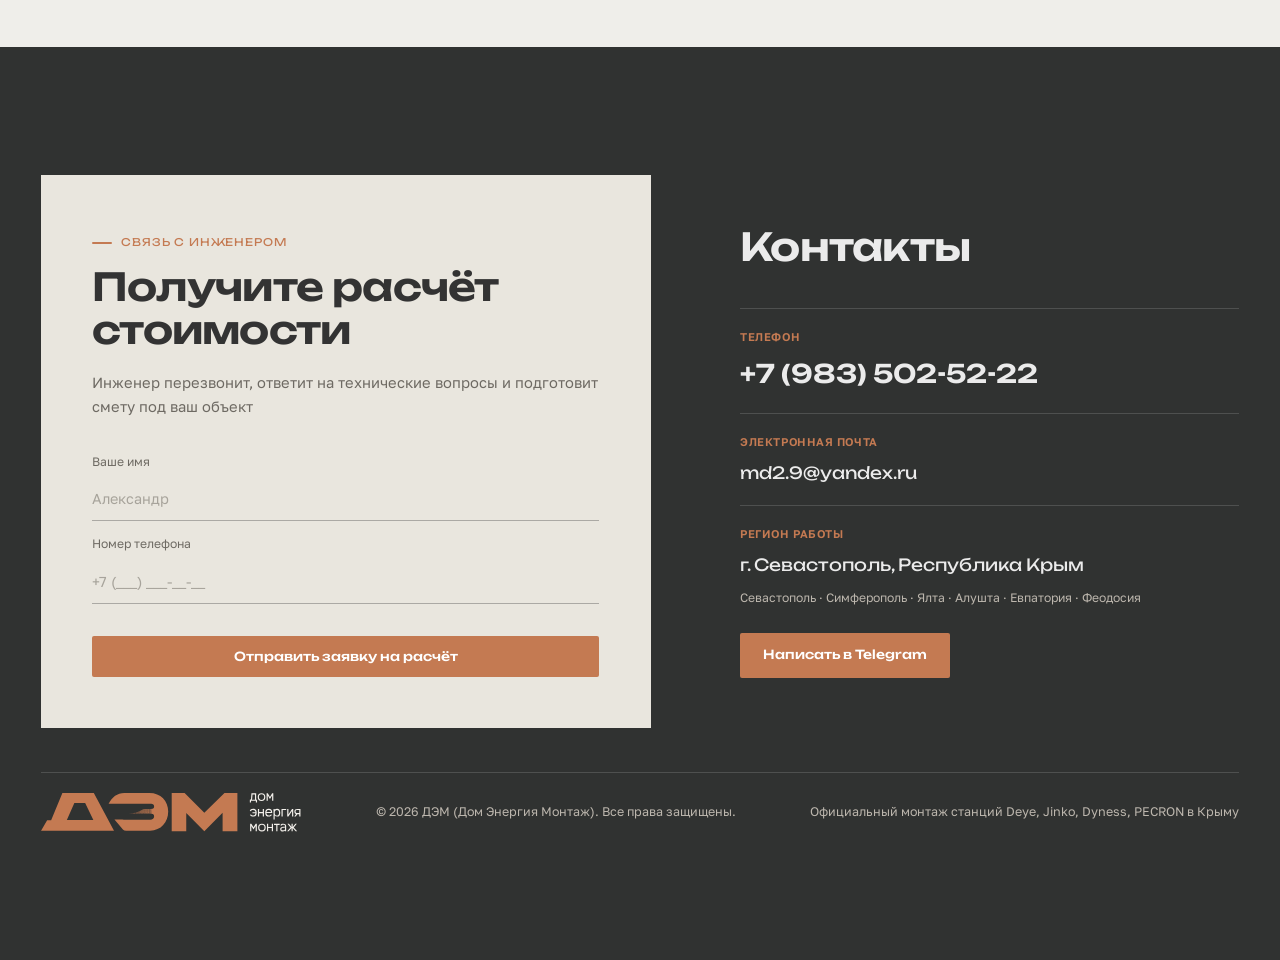
==== commit 5c141b7b: "Route calculator results to email only" ====
--- a/test/index.html
+++ b/test/index.html
@@ -646,6 +646,7 @@
       <p class="modal-sub">Инженер перезвонит в течение 10 минут</p>
       <form onsubmit="handleLeadSubmit(event)">
         <input type="hidden" name="context" value="Заявка с сайта">
+        <input type="hidden" name="delivery" value="all">
         <input type="text" name="website" tabindex="-1" autocomplete="off" aria-hidden="true" style="position:absolute;left:-9999px">
         <label class="field"><span>Ваше имя</span><input type="text" name="name" class="input" placeholder="Иван" autocomplete="name" required></label>
         <label class="field"><span>Телефон</span><input type="tel" name="phone" class="input phone-mask" placeholder="+7 (___) ___-__-__" autocomplete="tel" required></label>
@@ -666,7 +667,7 @@
   <!-- Уведомление -->
   <div class="toast" id="toast">Спасибо! Заявка зарегистрирована. Инженер ДЭМ свяжется с вами.</div>
 
-  <script src="js/main.js?v=20261018-phone-prefix"></script>
-  <script src="js/quiz.js?v=20261011-mobile"></script>
+  <script src="js/main.js?v=20261018-calculator-email"></script>
+  <script src="js/quiz.js?v=20261018-calculator-email"></script>
 </body>
 </html>
